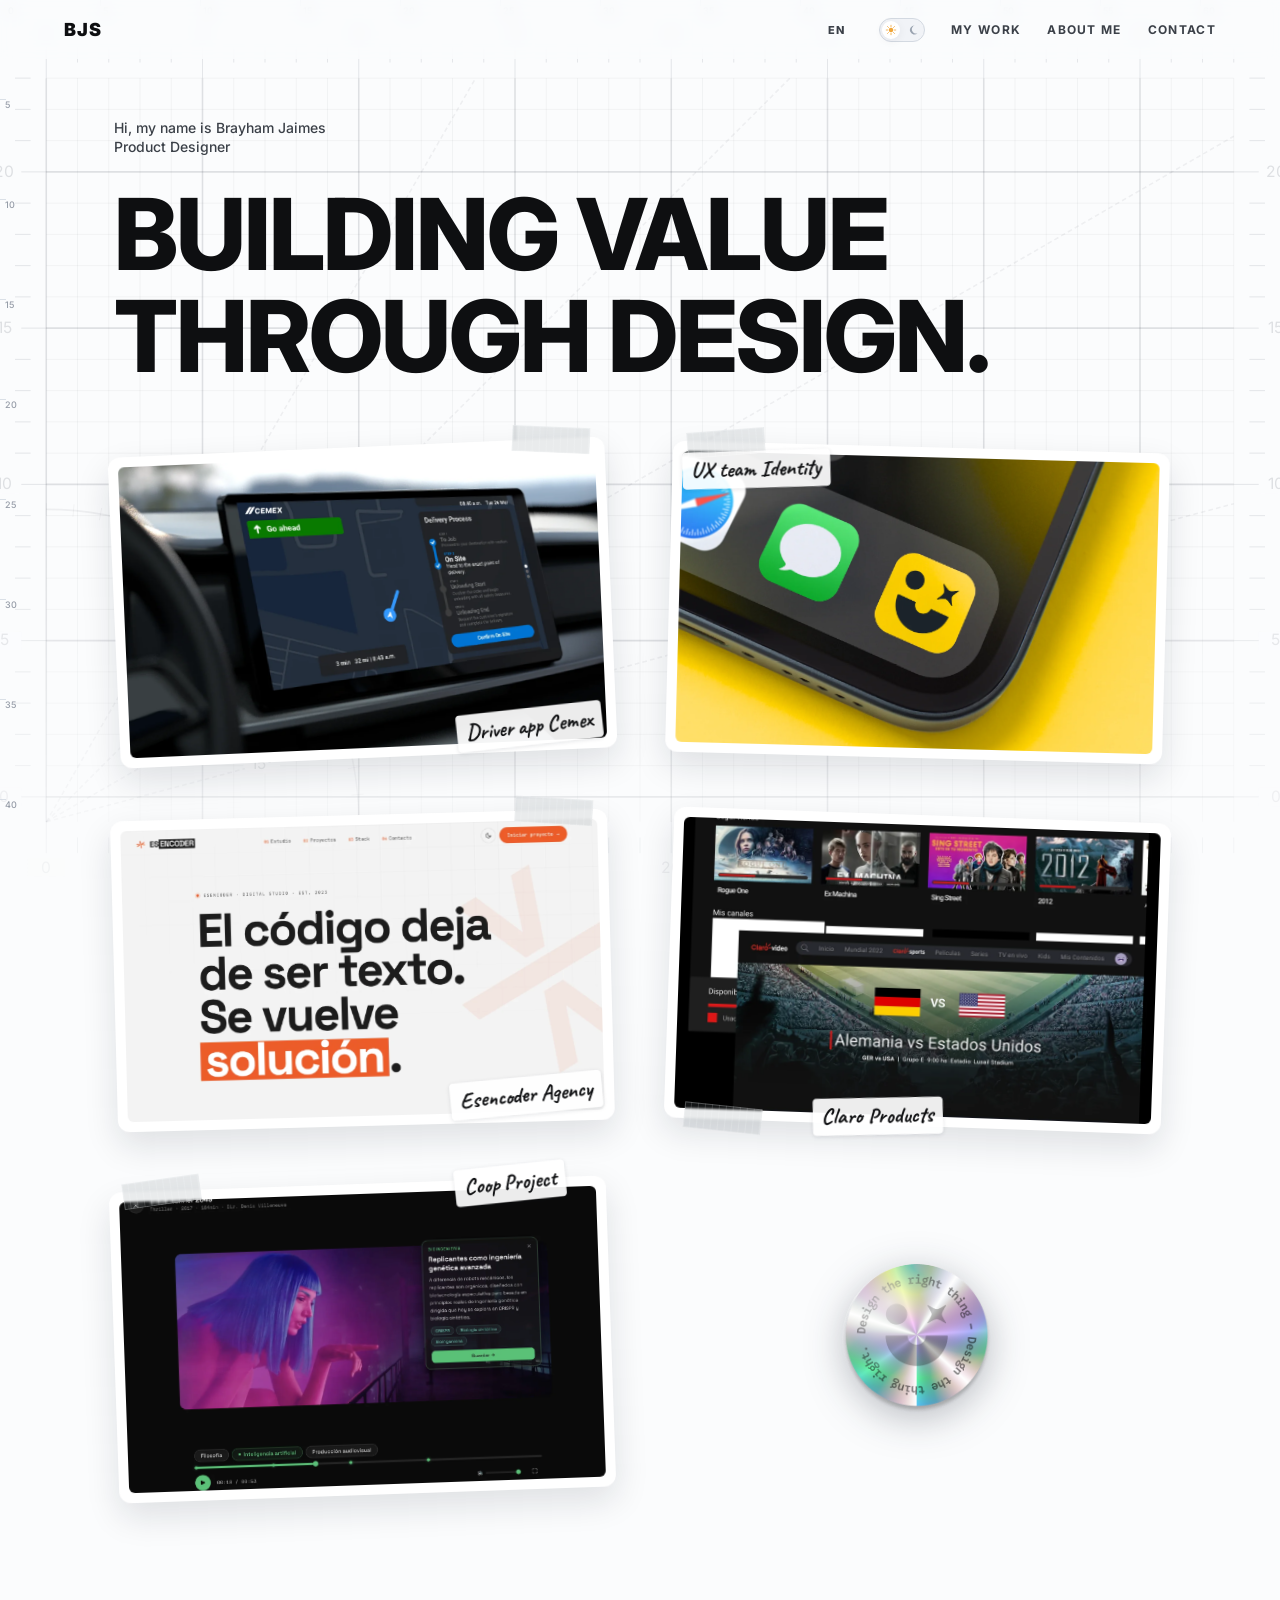
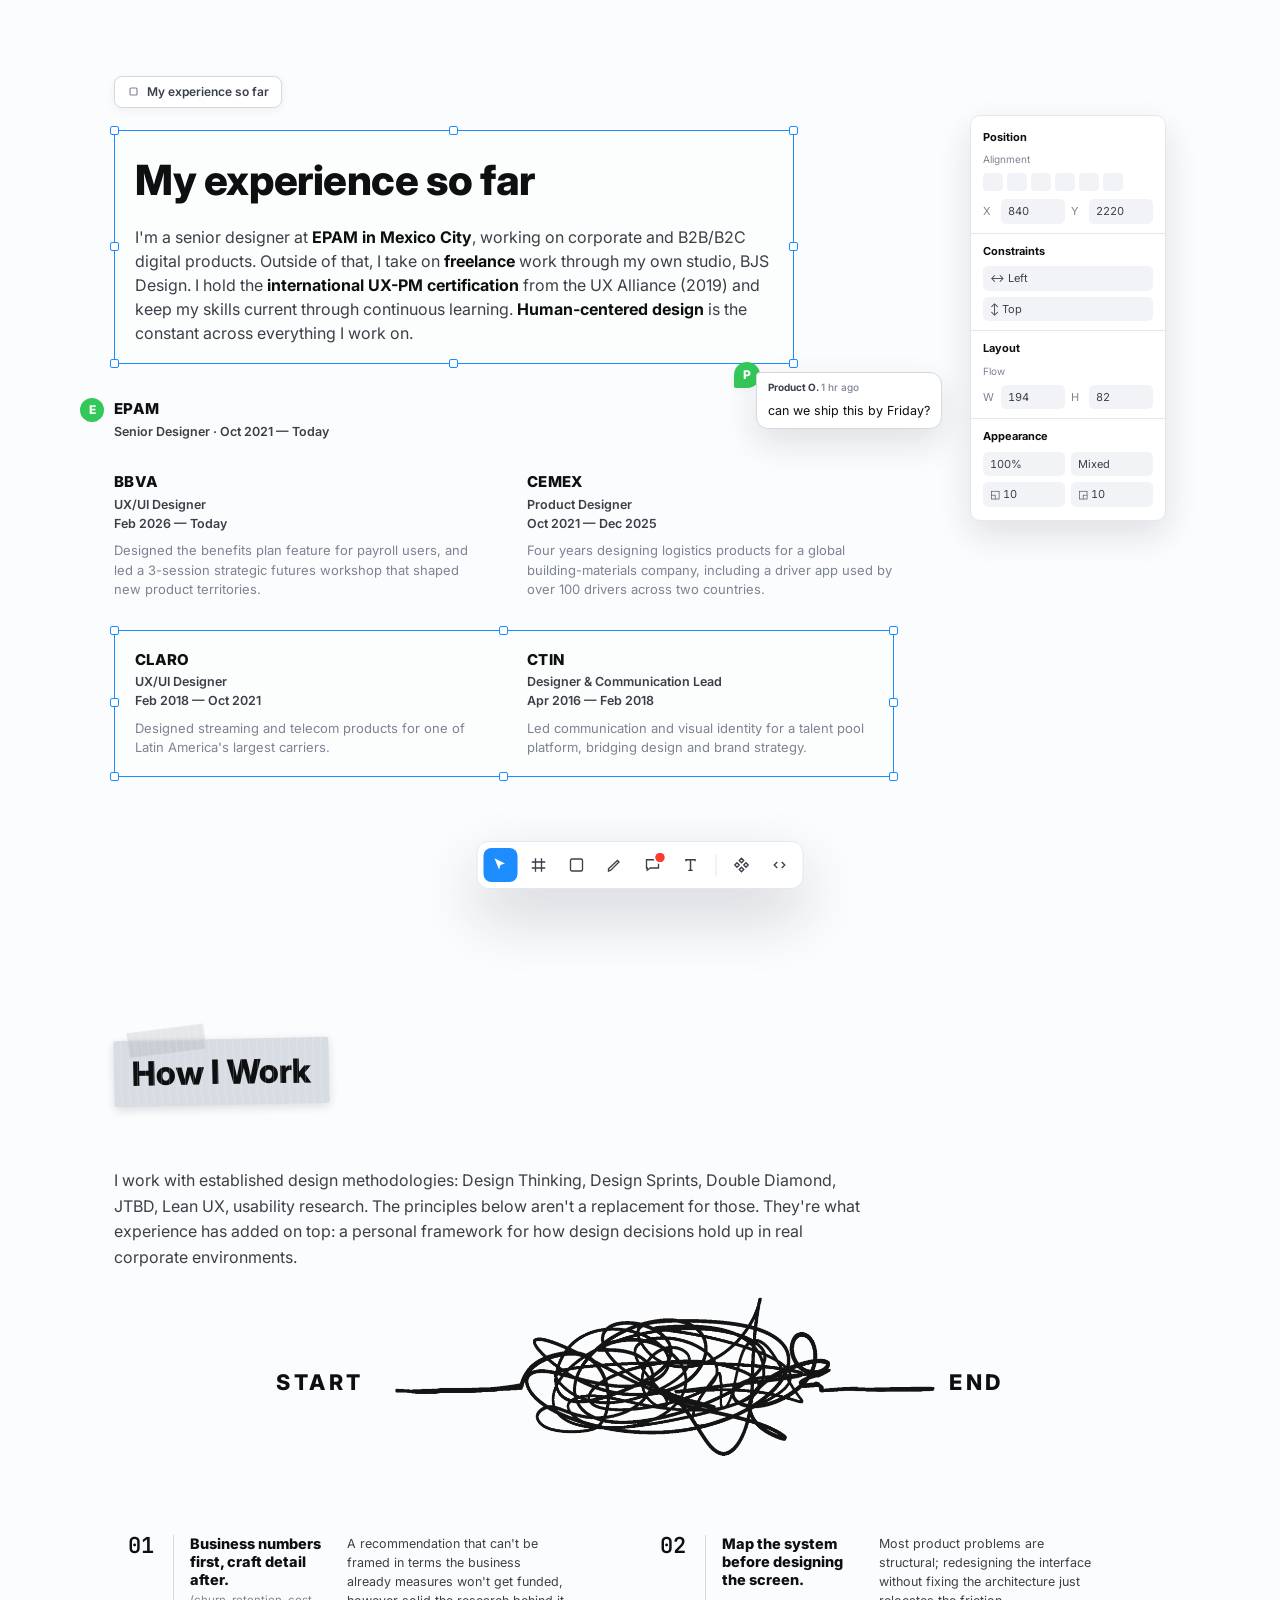
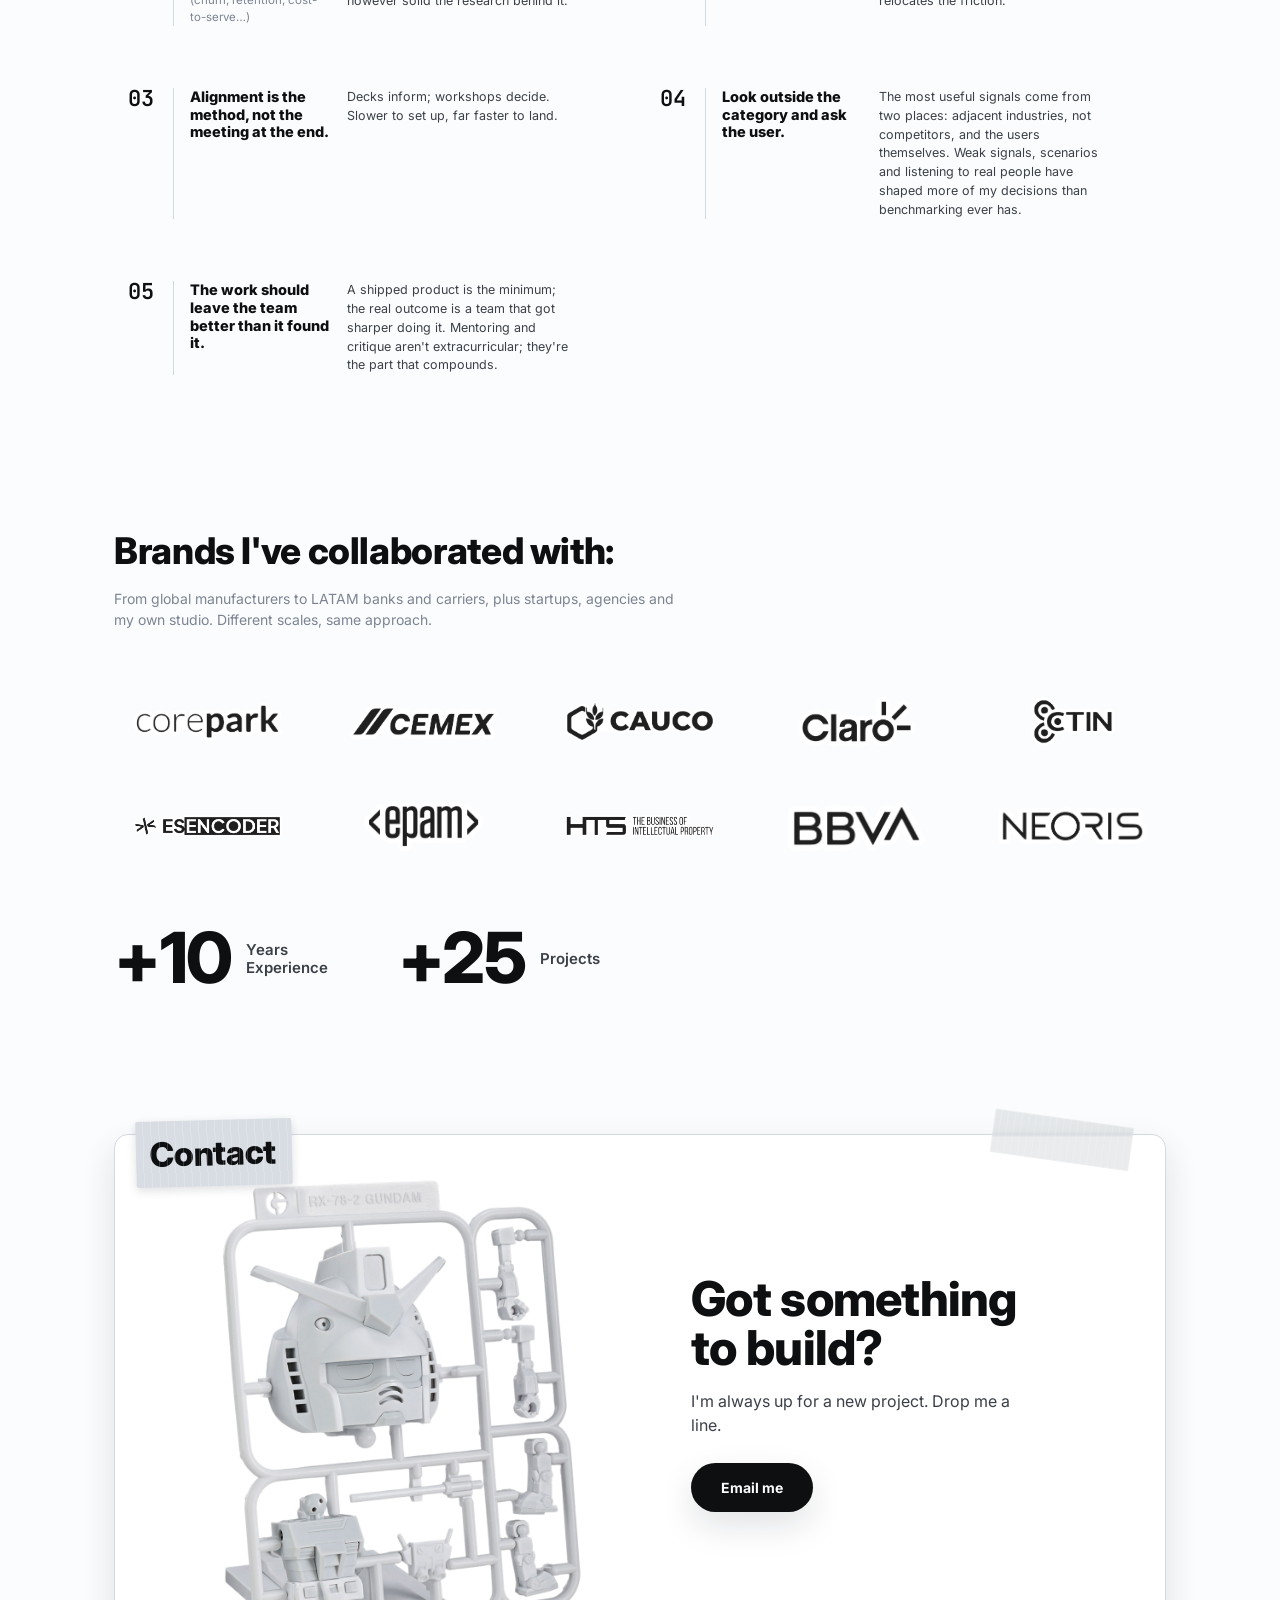
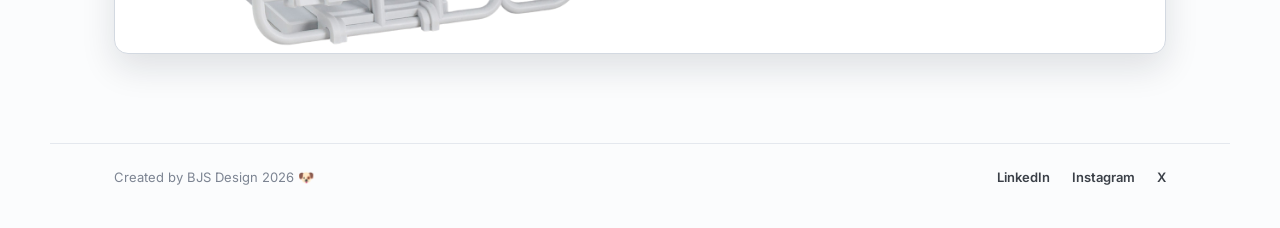
==== index.html @ ae5c0ce4 "Perf: lighter OG image + remove layout thrashing - Convert the social/OG preview from a 328 KB PNG t" ====
<!DOCTYPE html>
<html lang="en">
<head>
  <meta charset="UTF-8" />
  <meta name="viewport" content="width=device-width, initial-scale=1.0" />
  <!-- Google Analytics (GA4) -->
  <script async src="https://www.googletagmanager.com/gtag/js?id=G-72JWC0ZJKR"></script>
  <script>
    window.dataLayer = window.dataLayer || [];
    function gtag(){dataLayer.push(arguments);}
    gtag('js', new Date());
    gtag('config', 'G-72JWC0ZJKR');
  </script>
  <title>Brayham Jaimes — Senior Product Designer</title>
  <meta name="description" content="Product Designer. 10+ years turning complex problems into products that ship | For global brands, LATAM carriers and my own studio." />
  <!-- Open Graph / social preview -->
  <meta property="og:type" content="website" />
  <meta property="og:site_name" content="Brayham Jaimes" />
  <meta property="og:title" content="Brayham Jaimes — Senior Product Designer" />
  <meta property="og:description" content="Product Designer. 10+ years turning complex problems into products that ship | For global brands, LATAM carriers and my own studio." />
  <meta property="og:url" content="https://brayhamjaimes.com/" />
  <meta property="og:image" content="https://brayhamjaimes.com/assets/og-preview.jpg" />
  <meta property="og:image:width" content="1200" />
  <meta property="og:image:height" content="630" />
  <meta property="og:image:alt" content="Brayham Jaimes — Building value through design" />
  <meta name="twitter:card" content="summary_large_image" />
  <meta name="twitter:title" content="Brayham Jaimes — Senior Product Designer" />
  <meta name="twitter:description" content="Product Designer. 10+ years turning complex problems into products that ship | For global brands, LATAM carriers and my own studio." />
  <meta name="twitter:image" content="https://brayhamjaimes.com/assets/og-preview.jpg" />
  <link rel="icon" type="image/png" href="assets/favicon.png" />
  <link rel="apple-touch-icon" sizes="180x180" href="assets/apple-touch-icon.png" />
  <link rel="canonical" href="https://brayhamjaimes.com/" />
  <meta name="author" content="Brayham Jaimes" />
  <meta name="robots" content="index, follow, max-image-preview:large, max-snippet:-1" />
  <meta name="geo.region" content="MX-CMX" />
  <meta name="geo.placename" content="Mexico City" />
  <script type="application/ld+json">
  {
    "@context": "https://schema.org",
    "@graph": [
      {
        "@type": "WebSite",
        "@id": "https://brayhamjaimes.com/#website",
        "url": "https://brayhamjaimes.com/",
        "name": "Brayham Jaimes",
        "description": "Portfolio of Brayham Jaimes, Senior Product Designer based in Mexico City.",
        "inLanguage": ["en", "es"],
        "publisher": { "@id": "https://brayhamjaimes.com/#brayham" }
      },
      {
        "@type": "ProfilePage",
        "@id": "https://brayhamjaimes.com/#profilepage",
        "url": "https://brayhamjaimes.com/",
        "name": "Brayham Jaimes — Senior Product Designer",
        "isPartOf": { "@id": "https://brayhamjaimes.com/#website" },
        "inLanguage": "en",
        "mainEntity": { "@id": "https://brayhamjaimes.com/#brayham" }
      },
      {
        "@type": "Person",
        "@id": "https://brayhamjaimes.com/#brayham",
        "name": "Brayham Jaimes",
        "givenName": "Brayham",
        "familyName": "Jaimes",
        "jobTitle": "Senior Product Designer",
        "description": "Product designer with 10+ years turning complex problems into products that ship, for global brands, LATAM carriers and his own studio, BJS Design.",
        "url": "https://brayhamjaimes.com/",
        "image": "https://brayhamjaimes.com/assets/og-preview.jpg",
        "email": "brayhamjaimes@gmail.com",
        "worksFor": [
          { "@type": "Organization", "name": "EPAM Systems" },
          { "@type": "Organization", "name": "BJS Design", "url": "https://brayhamjaimes.com/" }
        ],
        "address": { "@type": "PostalAddress", "addressLocality": "Mexico City", "addressRegion": "CDMX", "addressCountry": "MX" },
        "alumniOf": { "@type": "CollegeOrUniversity", "name": "Instituto Politécnico Nacional (UPIICSA)" },
        "knowsAbout": ["Product Design", "UX Design", "UX Research", "Design Systems", "Information Architecture", "Design Thinking", "Design Sprints", "Service Design", "Prototyping", "Interaction Design", "Workshop Facilitation", "AI-assisted design"],
        "knowsLanguage": ["Spanish", "English"],
        "hasCredential": { "@type": "EducationalOccupationalCredential", "credentialCategory": "certification", "name": "UX-PM international certification (UX Alliance)" },
        "sameAs": ["https://mx.linkedin.com/in/brayhamjaimes", "https://www.instagram.com/brayhamjaimes", "https://x.com/brayhamjaimes"]
      }
    ]
  }
  </script>
  <script>
    /* Set theme before paint to avoid flash */
    (function () {
      try {
        var t = localStorage.getItem('bjs-theme');
        if (!t) t = window.matchMedia('(prefers-color-scheme: dark)').matches ? 'dark' : 'light';
        document.documentElement.setAttribute('data-theme', t);
      } catch (e) { document.documentElement.setAttribute('data-theme', 'light'); }
    })();
  </script>
  <link rel="preconnect" href="https://fonts.googleapis.com" />
  <link rel="preconnect" href="https://fonts.gstatic.com" crossorigin />
  <link rel="stylesheet" href="https://fonts.googleapis.com/css2?family=Inter:wght@400;500;600;700;800;900&family=Caveat:wght@500;600;700&family=JetBrains+Mono:wght@400;600&display=swap" media="print" onload="this.media='all'" />
  <noscript><link rel="stylesheet" href="https://fonts.googleapis.com/css2?family=Inter:wght@400;500;600;700;800;900&family=Caveat:wght@500;600;700&family=JetBrains+Mono:wght@400;600&display=swap" /></noscript>
  <link rel="preload" as="image" href="assets/images/proj-cemex-driver.webp" fetchpriority="high" />
  <link rel="stylesheet" href="css/styles.css?v=55" />
</head>
<body>
  <!-- Blueprint background -->
  <div class="grid-bg" aria-hidden="true" style="display:none"></div>
  <svg class="blueprint" viewBox="0 0 860 576" preserveAspectRatio="xMidYMid slice" aria-hidden="true"><style>.er{fill:var(--paper);stroke:none}</style><defs><clipPath id="gridClip"><rect x="50" y="50" width="760" height="476"/></clipPath></defs><path d="M 50 326 A 200 200 0 0 1 250 526" fill="none" stroke="currentColor" stroke-opacity="0.45" stroke-width="1"/><line x1="246" y1="526" x2="254" y2="526" stroke="currentColor" stroke-opacity="0.45" stroke-width="0.5"/><line x1="245.25" y1="508.92" x2="253.22" y2="508.22" stroke="currentColor" stroke-opacity="0.45" stroke-width="0.5"/><line x1="243.02" y1="491.96" x2="250.9" y2="490.58" stroke="currentColor" stroke-opacity="0.45" stroke-width="0.5"/><line x1="239.32" y1="475.27" x2="247.05" y2="473.2" stroke="currentColor" stroke-opacity="0.45" stroke-width="0.5"/><line x1="234.18" y1="458.96" x2="241.7" y2="456.23" stroke="currentColor" stroke-opacity="0.45" stroke-width="0.5"/><line x1="227.64" y1="443.17" x2="234.89" y2="439.79" stroke="currentColor" stroke-opacity="0.45" stroke-width="0.5"/><line x1="219.74" y1="428" x2="226.67" y2="424" stroke="currentColor" stroke-opacity="0.45" stroke-width="0.5"/><line x1="210.55" y1="413.58" x2="217.11" y2="408.99" stroke="currentColor" stroke-opacity="0.45" stroke-width="0.5"/><line x1="200.14" y1="400.01" x2="206.27" y2="394.87" stroke="currentColor" stroke-opacity="0.45" stroke-width="0.5"/><line x1="188.59" y1="387.41" x2="194.25" y2="381.75" stroke="currentColor" stroke-opacity="0.45" stroke-width="0.5"/><line x1="175.99" y1="375.86" x2="181.13" y2="369.73" stroke="currentColor" stroke-opacity="0.45" stroke-width="0.5"/><line x1="162.42" y1="365.45" x2="167.01" y2="358.89" stroke="currentColor" stroke-opacity="0.45" stroke-width="0.5"/><line x1="148" y1="356.26" x2="152" y2="349.33" stroke="currentColor" stroke-opacity="0.45" stroke-width="0.5"/><line x1="132.83" y1="348.36" x2="136.21" y2="341.11" stroke="currentColor" stroke-opacity="0.45" stroke-width="0.5"/><line x1="117.04" y1="341.82" x2="119.77" y2="334.3" stroke="currentColor" stroke-opacity="0.45" stroke-width="0.5"/><line x1="100.73" y1="336.68" x2="102.8" y2="328.95" stroke="currentColor" stroke-opacity="0.45" stroke-width="0.5"/><line x1="84.04" y1="332.98" x2="85.42" y2="325.1" stroke="currentColor" stroke-opacity="0.45" stroke-width="0.5"/><line x1="67.08" y1="330.75" x2="67.78" y2="322.78" stroke="currentColor" stroke-opacity="0.45" stroke-width="0.5"/><line x1="50" y1="330" x2="50" y2="322" stroke="currentColor" stroke-opacity="0.45" stroke-width="0.5"/><rect x="140.99" y="421.01" width="16" height="12" class="er" stroke="none"/><line x1="50" y1="50" x2="50" y2="526" stroke="currentColor" stroke-width="1"/><line x1="70" y1="50" x2="70" y2="526" stroke="currentColor" stroke-opacity="0.45" stroke-width="0.5"/><line x1="90" y1="50" x2="90" y2="526" stroke="currentColor" stroke-opacity="0.45" stroke-width="0.5"/><line x1="110" y1="50" x2="110" y2="526" stroke="currentColor" stroke-opacity="0.45" stroke-width="0.5"/><line x1="130" y1="50" x2="130" y2="526" stroke="currentColor" stroke-opacity="0.45" stroke-width="0.5"/><line x1="150" y1="50" x2="150" y2="526" stroke="currentColor" stroke-width="1"/><line x1="170" y1="50" x2="170" y2="526" stroke="currentColor" stroke-opacity="0.45" stroke-width="0.5"/><line x1="190" y1="50" x2="190" y2="526" stroke="currentColor" stroke-opacity="0.45" stroke-width="0.5"/><line x1="210" y1="50" x2="210" y2="526" stroke="currentColor" stroke-opacity="0.45" stroke-width="0.5"/><line x1="230" y1="50" x2="230" y2="526" stroke="currentColor" stroke-opacity="0.45" stroke-width="0.5"/><line x1="250" y1="50" x2="250" y2="526" stroke="currentColor" stroke-width="1"/><line x1="270" y1="50" x2="270" y2="526" stroke="currentColor" stroke-opacity="0.45" stroke-width="0.5"/><line x1="290" y1="50" x2="290" y2="526" stroke="currentColor" stroke-opacity="0.45" stroke-width="0.5"/><line x1="310" y1="50" x2="310" y2="526" stroke="currentColor" stroke-opacity="0.45" stroke-width="0.5"/><line x1="330" y1="50" x2="330" y2="526" stroke="currentColor" stroke-opacity="0.45" stroke-width="0.5"/><line x1="350" y1="50" x2="350" y2="526" stroke="currentColor" stroke-width="1"/><line x1="370" y1="50" x2="370" y2="526" stroke="currentColor" stroke-opacity="0.45" stroke-width="0.5"/><line x1="390" y1="50" x2="390" y2="526" stroke="currentColor" stroke-opacity="0.45" stroke-width="0.5"/><line x1="410" y1="50" x2="410" y2="526" stroke="currentColor" stroke-opacity="0.45" stroke-width="0.5"/><line x1="430" y1="50" x2="430" y2="526" stroke="currentColor" stroke-opacity="0.45" stroke-width="0.5"/><line x1="450" y1="50" x2="450" y2="526" stroke="currentColor" stroke-width="1"/><line x1="470" y1="50" x2="470" y2="526" stroke="currentColor" stroke-opacity="0.45" stroke-width="0.5"/><line x1="490" y1="50" x2="490" y2="526" stroke="currentColor" stroke-opacity="0.45" stroke-width="0.5"/><line x1="510" y1="50" x2="510" y2="526" stroke="currentColor" stroke-opacity="0.45" stroke-width="0.5"/><line x1="530" y1="50" x2="530" y2="526" stroke="currentColor" stroke-opacity="0.45" stroke-width="0.5"/><line x1="550" y1="50" x2="550" y2="526" stroke="currentColor" stroke-width="1"/><line x1="570" y1="50" x2="570" y2="526" stroke="currentColor" stroke-opacity="0.45" stroke-width="0.5"/><line x1="590" y1="50" x2="590" y2="526" stroke="currentColor" stroke-opacity="0.45" stroke-width="0.5"/><line x1="610" y1="50" x2="610" y2="526" stroke="currentColor" stroke-opacity="0.45" stroke-width="0.5"/><line x1="630" y1="50" x2="630" y2="526" stroke="currentColor" stroke-opacity="0.45" stroke-width="0.5"/><line x1="650" y1="50" x2="650" y2="526" stroke="currentColor" stroke-width="1"/><line x1="670" y1="50" x2="670" y2="526" stroke="currentColor" stroke-opacity="0.45" stroke-width="0.5"/><line x1="690" y1="50" x2="690" y2="526" stroke="currentColor" stroke-opacity="0.45" stroke-width="0.5"/><line x1="710" y1="50" x2="710" y2="526" stroke="currentColor" stroke-opacity="0.45" stroke-width="0.5"/><line x1="730" y1="50" x2="730" y2="526" stroke="currentColor" stroke-opacity="0.45" stroke-width="0.5"/><line x1="750" y1="50" x2="750" y2="526" stroke="currentColor" stroke-width="1"/><line x1="770" y1="50" x2="770" y2="526" stroke="currentColor" stroke-opacity="0.45" stroke-width="0.5"/><line x1="790" y1="50" x2="790" y2="526" stroke="currentColor" stroke-opacity="0.45" stroke-width="0.5"/><line x1="810" y1="50" x2="810" y2="526" stroke="currentColor" stroke-opacity="0.45" stroke-width="0.5"/><line x1="50" y1="50" x2="810" y2="50" stroke="currentColor" stroke-opacity="0.45" stroke-width="0.5"/><line x1="50" y1="70" x2="810" y2="70" stroke="currentColor" stroke-opacity="0.45" stroke-width="0.5"/><line x1="50" y1="90" x2="810" y2="90" stroke="currentColor" stroke-opacity="0.45" stroke-width="0.5"/><line x1="50" y1="110" x2="810" y2="110" stroke="currentColor" stroke-width="1"/><line x1="50" y1="130" x2="810" y2="130" stroke="currentColor" stroke-opacity="0.45" stroke-width="0.5"/><line x1="50" y1="150" x2="810" y2="150" stroke="currentColor" stroke-opacity="0.45" stroke-width="0.5"/><line x1="50" y1="170" x2="810" y2="170" stroke="currentColor" stroke-opacity="0.45" stroke-width="0.5"/><line x1="50" y1="190" x2="810" y2="190" stroke="currentColor" stroke-opacity="0.45" stroke-width="0.5"/><line x1="50" y1="210" x2="810" y2="210" stroke="currentColor" stroke-width="1"/><line x1="50" y1="230" x2="810" y2="230" stroke="currentColor" stroke-opacity="0.45" stroke-width="0.5"/><line x1="50" y1="250" x2="810" y2="250" stroke="currentColor" stroke-opacity="0.45" stroke-width="0.5"/><line x1="50" y1="270" x2="810" y2="270" stroke="currentColor" stroke-opacity="0.45" stroke-width="0.5"/><line x1="50" y1="290" x2="810" y2="290" stroke="currentColor" stroke-opacity="0.45" stroke-width="0.5"/><line x1="50" y1="310" x2="810" y2="310" stroke="currentColor" stroke-width="1"/><line x1="50" y1="330" x2="810" y2="330" stroke="currentColor" stroke-opacity="0.45" stroke-width="0.5"/><line x1="50" y1="350" x2="810" y2="350" stroke="currentColor" stroke-opacity="0.45" stroke-width="0.5"/><line x1="50" y1="370" x2="810" y2="370" stroke="currentColor" stroke-opacity="0.45" stroke-width="0.5"/><line x1="50" y1="390" x2="810" y2="390" stroke="currentColor" stroke-opacity="0.45" stroke-width="0.5"/><line x1="50" y1="410" x2="810" y2="410" stroke="currentColor" stroke-width="1"/><line x1="50" y1="430" x2="810" y2="430" stroke="currentColor" stroke-opacity="0.45" stroke-width="0.5"/><line x1="50" y1="450" x2="810" y2="450" stroke="currentColor" stroke-opacity="0.45" stroke-width="0.5"/><line x1="50" y1="470" x2="810" y2="470" stroke="currentColor" stroke-opacity="0.45" stroke-width="0.5"/><line x1="50" y1="490" x2="810" y2="490" stroke="currentColor" stroke-opacity="0.45" stroke-width="0.5"/><line x1="50" y1="510" x2="810" y2="510" stroke="currentColor" stroke-width="1"/><line x1="50" y1="30" x2="50" y2="50" stroke="currentColor" stroke-width="0.5"/><line x1="70" y1="30" x2="70" y2="40" stroke="currentColor" stroke-width="0.5"/><line x1="90" y1="30" x2="90" y2="40" stroke="currentColor" stroke-width="0.5"/><line x1="110" y1="30" x2="110" y2="40" stroke="currentColor" stroke-width="0.5"/><line x1="130" y1="30" x2="130" y2="40" stroke="currentColor" stroke-width="0.5"/><line x1="150" y1="30" x2="150" y2="50" stroke="currentColor" stroke-width="0.5"/><line x1="170" y1="30" x2="170" y2="40" stroke="currentColor" stroke-width="0.5"/><line x1="190" y1="30" x2="190" y2="40" stroke="currentColor" stroke-width="0.5"/><line x1="210" y1="30" x2="210" y2="40" stroke="currentColor" stroke-width="0.5"/><line x1="230" y1="30" x2="230" y2="40" stroke="currentColor" stroke-width="0.5"/><line x1="250" y1="30" x2="250" y2="50" stroke="currentColor" stroke-width="0.5"/><line x1="270" y1="30" x2="270" y2="40" stroke="currentColor" stroke-width="0.5"/><line x1="290" y1="30" x2="290" y2="40" stroke="currentColor" stroke-width="0.5"/><line x1="310" y1="30" x2="310" y2="40" stroke="currentColor" stroke-width="0.5"/><line x1="330" y1="30" x2="330" y2="40" stroke="currentColor" stroke-width="0.5"/><line x1="350" y1="30" x2="350" y2="50" stroke="currentColor" stroke-width="0.5"/><line x1="370" y1="30" x2="370" y2="40" stroke="currentColor" stroke-width="0.5"/><line x1="390" y1="30" x2="390" y2="40" stroke="currentColor" stroke-width="0.5"/><line x1="410" y1="30" x2="410" y2="40" stroke="currentColor" stroke-width="0.5"/><line x1="430" y1="30" x2="430" y2="40" stroke="currentColor" stroke-width="0.5"/><line x1="450" y1="30" x2="450" y2="50" stroke="currentColor" stroke-width="0.5"/><line x1="470" y1="30" x2="470" y2="40" stroke="currentColor" stroke-width="0.5"/><line x1="490" y1="30" x2="490" y2="40" stroke="currentColor" stroke-width="0.5"/><line x1="510" y1="30" x2="510" y2="40" stroke="currentColor" stroke-width="0.5"/><line x1="530" y1="30" x2="530" y2="40" stroke="currentColor" stroke-width="0.5"/><line x1="550" y1="30" x2="550" y2="50" stroke="currentColor" stroke-width="0.5"/><line x1="570" y1="30" x2="570" y2="40" stroke="currentColor" stroke-width="0.5"/><line x1="590" y1="30" x2="590" y2="40" stroke="currentColor" stroke-width="0.5"/><line x1="610" y1="30" x2="610" y2="40" stroke="currentColor" stroke-width="0.5"/><line x1="630" y1="30" x2="630" y2="40" stroke="currentColor" stroke-width="0.5"/><line x1="650" y1="30" x2="650" y2="50" stroke="currentColor" stroke-width="0.5"/><line x1="670" y1="30" x2="670" y2="40" stroke="currentColor" stroke-width="0.5"/><line x1="690" y1="30" x2="690" y2="40" stroke="currentColor" stroke-width="0.5"/><line x1="710" y1="30" x2="710" y2="40" stroke="currentColor" stroke-width="0.5"/><line x1="730" y1="30" x2="730" y2="40" stroke="currentColor" stroke-width="0.5"/><line x1="750" y1="30" x2="750" y2="50" stroke="currentColor" stroke-width="0.5"/><line x1="770" y1="30" x2="770" y2="40" stroke="currentColor" stroke-width="0.5"/><line x1="790" y1="30" x2="790" y2="40" stroke="currentColor" stroke-width="0.5"/><line x1="810" y1="30" x2="810" y2="40" stroke="currentColor" stroke-width="0.5"/><line x1="30" y1="50" x2="40" y2="50" stroke="currentColor" stroke-width="0.5"/><line x1="30" y1="70" x2="40" y2="70" stroke="currentColor" stroke-width="0.5"/><line x1="30" y1="90" x2="40" y2="90" stroke="currentColor" stroke-width="0.5"/><line x1="30" y1="110" x2="50" y2="110" stroke="currentColor" stroke-width="0.5"/><line x1="30" y1="130" x2="40" y2="130" stroke="currentColor" stroke-width="0.5"/><line x1="30" y1="150" x2="40" y2="150" stroke="currentColor" stroke-width="0.5"/><line x1="30" y1="170" x2="40" y2="170" stroke="currentColor" stroke-width="0.5"/><line x1="30" y1="190" x2="40" y2="190" stroke="currentColor" stroke-width="0.5"/><line x1="30" y1="210" x2="50" y2="210" stroke="currentColor" stroke-width="0.5"/><line x1="30" y1="230" x2="40" y2="230" stroke="currentColor" stroke-width="0.5"/><line x1="30" y1="250" x2="40" y2="250" stroke="currentColor" stroke-width="0.5"/><line x1="30" y1="270" x2="40" y2="270" stroke="currentColor" stroke-width="0.5"/><line x1="30" y1="290" x2="40" y2="290" stroke="currentColor" stroke-width="0.5"/><line x1="30" y1="310" x2="50" y2="310" stroke="currentColor" stroke-width="0.5"/><line x1="30" y1="330" x2="40" y2="330" stroke="currentColor" stroke-width="0.5"/><line x1="30" y1="350" x2="40" y2="350" stroke="currentColor" stroke-width="0.5"/><line x1="30" y1="370" x2="40" y2="370" stroke="currentColor" stroke-width="0.5"/><line x1="30" y1="390" x2="40" y2="390" stroke="currentColor" stroke-width="0.5"/><line x1="30" y1="410" x2="50" y2="410" stroke="currentColor" stroke-width="0.5"/><line x1="30" y1="430" x2="40" y2="430" stroke="currentColor" stroke-width="0.5"/><line x1="30" y1="450" x2="40" y2="450" stroke="currentColor" stroke-width="0.5"/><line x1="30" y1="470" x2="40" y2="470" stroke="currentColor" stroke-width="0.5"/><line x1="30" y1="490" x2="40" y2="490" stroke="currentColor" stroke-width="0.5"/><line x1="30" y1="510" x2="50" y2="510" stroke="currentColor" stroke-width="0.5"/><line x1="820" y1="50" x2="830" y2="50" stroke="currentColor" stroke-width="0.5"/><line x1="820" y1="70" x2="830" y2="70" stroke="currentColor" stroke-width="0.5"/><line x1="820" y1="90" x2="830" y2="90" stroke="currentColor" stroke-width="0.5"/><line x1="810" y1="110" x2="830" y2="110" stroke="currentColor" stroke-width="0.5"/><line x1="820" y1="130" x2="830" y2="130" stroke="currentColor" stroke-width="0.5"/><line x1="820" y1="150" x2="830" y2="150" stroke="currentColor" stroke-width="0.5"/><line x1="820" y1="170" x2="830" y2="170" stroke="currentColor" stroke-width="0.5"/><line x1="820" y1="190" x2="830" y2="190" stroke="currentColor" stroke-width="0.5"/><line x1="810" y1="210" x2="830" y2="210" stroke="currentColor" stroke-width="0.5"/><line x1="820" y1="230" x2="830" y2="230" stroke="currentColor" stroke-width="0.5"/><line x1="820" y1="250" x2="830" y2="250" stroke="currentColor" stroke-width="0.5"/><line x1="820" y1="270" x2="830" y2="270" stroke="currentColor" stroke-width="0.5"/><line x1="820" y1="290" x2="830" y2="290" stroke="currentColor" stroke-width="0.5"/><line x1="810" y1="310" x2="830" y2="310" stroke="currentColor" stroke-width="0.5"/><line x1="820" y1="330" x2="830" y2="330" stroke="currentColor" stroke-width="0.5"/><line x1="820" y1="350" x2="830" y2="350" stroke="currentColor" stroke-width="0.5"/><line x1="820" y1="370" x2="830" y2="370" stroke="currentColor" stroke-width="0.5"/><line x1="820" y1="390" x2="830" y2="390" stroke="currentColor" stroke-width="0.5"/><line x1="810" y1="410" x2="830" y2="410" stroke="currentColor" stroke-width="0.5"/><line x1="820" y1="430" x2="830" y2="430" stroke="currentColor" stroke-width="0.5"/><line x1="820" y1="450" x2="830" y2="450" stroke="currentColor" stroke-width="0.5"/><line x1="820" y1="470" x2="830" y2="470" stroke="currentColor" stroke-width="0.5"/><line x1="820" y1="490" x2="830" y2="490" stroke="currentColor" stroke-width="0.5"/><line x1="810" y1="510" x2="830" y2="510" stroke="currentColor" stroke-width="0.5"/><line x1="50" y1="526" x2="50" y2="546" stroke="currentColor" stroke-width="0.5"/><line x1="70" y1="536" x2="70" y2="546" stroke="currentColor" stroke-width="0.5"/><line x1="90" y1="536" x2="90" y2="546" stroke="currentColor" stroke-width="0.5"/><line x1="110" y1="536" x2="110" y2="546" stroke="currentColor" stroke-width="0.5"/><line x1="130" y1="536" x2="130" y2="546" stroke="currentColor" stroke-width="0.5"/><line x1="150" y1="526" x2="150" y2="546" stroke="currentColor" stroke-width="0.5"/><line x1="170" y1="536" x2="170" y2="546" stroke="currentColor" stroke-width="0.5"/><line x1="190" y1="536" x2="190" y2="546" stroke="currentColor" stroke-width="0.5"/><line x1="210" y1="536" x2="210" y2="546" stroke="currentColor" stroke-width="0.5"/><line x1="230" y1="536" x2="230" y2="546" stroke="currentColor" stroke-width="0.5"/><line x1="250" y1="526" x2="250" y2="546" stroke="currentColor" stroke-width="0.5"/><line x1="270" y1="536" x2="270" y2="546" stroke="currentColor" stroke-width="0.5"/><line x1="290" y1="536" x2="290" y2="546" stroke="currentColor" stroke-width="0.5"/><line x1="310" y1="536" x2="310" y2="546" stroke="currentColor" stroke-width="0.5"/><line x1="330" y1="536" x2="330" y2="546" stroke="currentColor" stroke-width="0.5"/><line x1="350" y1="526" x2="350" y2="546" stroke="currentColor" stroke-width="0.5"/><line x1="370" y1="536" x2="370" y2="546" stroke="currentColor" stroke-width="0.5"/><line x1="390" y1="536" x2="390" y2="546" stroke="currentColor" stroke-width="0.5"/><line x1="410" y1="536" x2="410" y2="546" stroke="currentColor" stroke-width="0.5"/><line x1="430" y1="536" x2="430" y2="546" stroke="currentColor" stroke-width="0.5"/><line x1="450" y1="526" x2="450" y2="546" stroke="currentColor" stroke-width="0.5"/><line x1="470" y1="536" x2="470" y2="546" stroke="currentColor" stroke-width="0.5"/><line x1="490" y1="536" x2="490" y2="546" stroke="currentColor" stroke-width="0.5"/><line x1="510" y1="536" x2="510" y2="546" stroke="currentColor" stroke-width="0.5"/><line x1="530" y1="536" x2="530" y2="546" stroke="currentColor" stroke-width="0.5"/><line x1="550" y1="526" x2="550" y2="546" stroke="currentColor" stroke-width="0.5"/><line x1="570" y1="536" x2="570" y2="546" stroke="currentColor" stroke-width="0.5"/><line x1="590" y1="536" x2="590" y2="546" stroke="currentColor" stroke-width="0.5"/><line x1="610" y1="536" x2="610" y2="546" stroke="currentColor" stroke-width="0.5"/><line x1="630" y1="536" x2="630" y2="546" stroke="currentColor" stroke-width="0.5"/><line x1="650" y1="526" x2="650" y2="546" stroke="currentColor" stroke-width="0.5"/><line x1="670" y1="536" x2="670" y2="546" stroke="currentColor" stroke-width="0.5"/><line x1="690" y1="536" x2="690" y2="546" stroke="currentColor" stroke-width="0.5"/><line x1="710" y1="536" x2="710" y2="546" stroke="currentColor" stroke-width="0.5"/><line x1="730" y1="536" x2="730" y2="546" stroke="currentColor" stroke-width="0.5"/><line x1="750" y1="526" x2="750" y2="546" stroke="currentColor" stroke-width="0.5"/><line x1="770" y1="536" x2="770" y2="546" stroke="currentColor" stroke-width="0.5"/><line x1="790" y1="536" x2="790" y2="546" stroke="currentColor" stroke-width="0.5"/><line x1="810" y1="536" x2="810" y2="546" stroke="currentColor" stroke-width="0.5"/><rect x="38" y="15" width="24" height="12" class="er" stroke="none"/><text x="50" y="25" text-anchor="middle" font-size="10" fill="currentColor"  font-style="normal" font-weight="400">0</text><rect x="138" y="15" width="24" height="12" class="er" stroke="none"/><text x="150" y="25" text-anchor="middle" font-size="10" fill="currentColor"  font-style="normal" font-weight="400">5</text><rect x="238" y="15" width="24" height="12" class="er" stroke="none"/><text x="250" y="25" text-anchor="middle" font-size="10" fill="currentColor"  font-style="normal" font-weight="400">10</text><rect x="338" y="15" width="24" height="12" class="er" stroke="none"/><text x="350" y="25" text-anchor="middle" font-size="10" fill="currentColor"  font-style="normal" font-weight="400">15</text><rect x="438" y="15" width="24" height="12" class="er" stroke="none"/><text x="450" y="25" text-anchor="middle" font-size="10" fill="currentColor"  font-style="normal" font-weight="400">20</text><rect x="538" y="15" width="24" height="12" class="er" stroke="none"/><text x="550" y="25" text-anchor="middle" font-size="10" fill="currentColor"  font-style="normal" font-weight="400">25</text><rect x="638" y="15" width="24" height="12" class="er" stroke="none"/><text x="650" y="25" text-anchor="middle" font-size="10" fill="currentColor"  font-style="normal" font-weight="400">30</text><rect x="738" y="15" width="24" height="12" class="er" stroke="none"/><text x="750" y="25" text-anchor="middle" font-size="10" fill="currentColor"  font-style="normal" font-weight="400">35</text><rect x="10" y="104" width="24" height="12" class="er" stroke="none"/><text x="23" y="113" text-anchor="middle" font-size="10" fill="currentColor"  font-style="normal" font-weight="400">20</text><rect x="10" y="204" width="24" height="12" class="er" stroke="none"/><text x="23" y="213" text-anchor="middle" font-size="10" fill="currentColor"  font-style="normal" font-weight="400">15</text><rect x="10" y="304" width="24" height="12" class="er" stroke="none"/><text x="23" y="313" text-anchor="middle" font-size="10" fill="currentColor"  font-style="normal" font-weight="400">10</text><rect x="10" y="404" width="24" height="12" class="er" stroke="none"/><text x="23" y="413" text-anchor="middle" font-size="10" fill="currentColor"  font-style="normal" font-weight="400">5</text><rect x="10" y="504" width="24" height="12" class="er" stroke="none"/><text x="23" y="513" text-anchor="middle" font-size="10" fill="currentColor"  font-style="normal" font-weight="400">0</text><rect x="826" y="104" width="24" height="12" class="er" stroke="none"/><text x="837" y="113" text-anchor="middle" font-size="10" fill="currentColor"  font-style="normal" font-weight="400">20</text><rect x="826" y="204" width="24" height="12" class="er" stroke="none"/><text x="837" y="213" text-anchor="middle" font-size="10" fill="currentColor"  font-style="normal" font-weight="400">15</text><rect x="826" y="304" width="24" height="12" class="er" stroke="none"/><text x="837" y="313" text-anchor="middle" font-size="10" fill="currentColor"  font-style="normal" font-weight="400">10</text><rect x="826" y="404" width="24" height="12" class="er" stroke="none"/><text x="837" y="413" text-anchor="middle" font-size="10" fill="currentColor"  font-style="normal" font-weight="400">5</text><rect x="826" y="504" width="24" height="12" class="er" stroke="none"/><text x="837" y="513" text-anchor="middle" font-size="10" fill="currentColor"  font-style="normal" font-weight="400">0</text><rect x="38" y="549" width="24" height="12" class="er" stroke="none"/><text x="50" y="559" text-anchor="middle" font-size="10" fill="currentColor"  font-style="normal" font-weight="400">0</text><rect x="138" y="549" width="24" height="12" class="er" stroke="none"/><text x="150" y="559" text-anchor="middle" font-size="10" fill="currentColor"  font-style="normal" font-weight="400">5</text><rect x="238" y="549" width="24" height="12" class="er" stroke="none"/><text x="250" y="559" text-anchor="middle" font-size="10" fill="currentColor"  font-style="normal" font-weight="400">10</text><rect x="338" y="549" width="24" height="12" class="er" stroke="none"/><text x="350" y="559" text-anchor="middle" font-size="10" fill="currentColor"  font-style="normal" font-weight="400">15</text><rect x="438" y="549" width="24" height="12" class="er" stroke="none"/><text x="450" y="559" text-anchor="middle" font-size="10" fill="currentColor"  font-style="normal" font-weight="400">20</text><rect x="538" y="549" width="24" height="12" class="er" stroke="none"/><text x="550" y="559" text-anchor="middle" font-size="10" fill="currentColor"  font-style="normal" font-weight="400">25</text><rect x="638" y="549" width="24" height="12" class="er" stroke="none"/><text x="650" y="559" text-anchor="middle" font-size="10" fill="currentColor"  font-style="normal" font-weight="400">30</text><rect x="738" y="549" width="24" height="12" class="er" stroke="none"/><text x="750" y="559" text-anchor="middle" font-size="10" fill="currentColor"  font-style="normal" font-weight="400">35</text><line x1="50" y1="526" x2="810" y2="322.36" stroke="currentColor" stroke-opacity="0.45" stroke-width="1" stroke-dasharray="3,2"/><rect x="175.93" y="481.04" width="24" height="14" rx="7" ry="7" class="er" stroke="none"/><text x="187.93" y="492.04" text-anchor="middle" font-size="10" fill="currentColor"  font-style="normal" font-weight="400">15<!-- -->&#176;</text><line x1="50" y1="526" x2="810" y2="87.21" stroke="currentColor" stroke-opacity="0.45" stroke-width="1" stroke-dasharray="3,2"/><rect x="161.67" y="446.6" width="24" height="14" rx="7" ry="7" class="er" stroke="none"/><text x="173.67" y="457.6" text-anchor="middle" font-size="10" fill="currentColor"  font-style="normal" font-weight="400">30<!-- -->&#176;</text><line x1="50" y1="526" x2="526" y2="50" stroke="currentColor" stroke-opacity="0.45" stroke-width="1" stroke-dasharray="3,2"/><rect x="138.97" y="417.03" width="24" height="14" rx="7" ry="7" class="er" stroke="none"/><text x="150.97" y="428.03" text-anchor="middle" font-size="10" fill="currentColor"  font-style="normal" font-weight="400">45<!-- -->&#176;</text><line x1="50" y1="526" x2="324.82" y2="50" stroke="currentColor" stroke-opacity="0.45" stroke-width="1" stroke-dasharray="3,2"/><rect x="109.4" y="394.33" width="24" height="14" rx="7" ry="7" class="er" stroke="none"/><text x="121.4" y="405.33" text-anchor="middle" font-size="10" fill="currentColor"  font-style="normal" font-weight="400">60<!-- -->&#176;</text></svg>
  <div class="ruler ruler--top" id="rulerTop" aria-hidden="true"></div>
  <div class="ruler ruler--left" id="rulerLeft" aria-hidden="true"></div>
  <div class="ruler ruler--corner" aria-hidden="true">0</div>

  <!-- NAV -->
  <header class="nav" id="top">
    <a class="nav__brand" href="#top" aria-label="Brayham Jaimes — home">BJS</a>
    <button class="nav__burger" id="navBurger" aria-label="Menu" aria-expanded="false" aria-controls="navLinks">
      <span></span><span></span><span></span>
    </button>
    <nav class="nav__links" id="navLinks" aria-label="Primary">
      <div class="nav__menu-row">
        <button class="chip-toggle" id="langToggle" aria-label="Change language / Cambiar idioma" title="EN / ES">EN</button>
        <button class="theme-toggle" id="themeToggle" role="switch" aria-checked="false" aria-label="Toggle dark mode">
          <span class="theme-toggle__track">
            <svg class="theme-toggle__icon theme-toggle__icon--sun" viewBox="0 0 24 24" width="12" height="12" aria-hidden="true"><circle cx="12" cy="12" r="4.5" fill="currentColor"/><g stroke="currentColor" stroke-width="1.6" stroke-linecap="round"><path d="M12 2.5v3M12 18.5v3M2.5 12h3M18.5 12h3M5 5l2 2M17 17l2 2M19 5l-2 2M7 17l-2 2"/></g></svg>
            <svg class="theme-toggle__icon theme-toggle__icon--moon" viewBox="0 0 24 24" width="12" height="12" aria-hidden="true"><path fill="currentColor" d="M15 3a9 9 0 1 0 6 15.5A7.5 7.5 0 0 1 15 3z"/></svg>
            <span class="theme-toggle__thumb"></span>
          </span>
        </button>
      </div>
      <a href="#work" class="nav__item">
        <span class="nav__check" aria-hidden="true"><svg viewBox="0 0 24 24" width="13" height="13"><path fill="none" stroke="currentColor" stroke-width="2.4" stroke-linecap="round" stroke-linejoin="round" d="M5 12l4 4 10-11"/></svg></span>
        <span class="nav__ico" aria-hidden="true"><svg viewBox="0 0 24 24" width="16" height="16"><path fill="none" stroke="currentColor" stroke-width="1.7" d="M8 3v18M16 3v18M3 8h18M3 16h18"/></svg></span>
        <span class="nav__label" data-en="MY WORK" data-es="MI TRABAJO">MY WORK</span>
        <span class="nav__kbd" aria-hidden="true">⌘1</span>
      </a>
      <a href="about.html" class="nav__item">
        <span class="nav__check" aria-hidden="true"><svg viewBox="0 0 24 24" width="13" height="13"><path fill="none" stroke="currentColor" stroke-width="2.4" stroke-linecap="round" stroke-linejoin="round" d="M5 12l4 4 10-11"/></svg></span>
        <span class="nav__ico" aria-hidden="true"><svg viewBox="0 0 24 24" width="16" height="16"><circle cx="12" cy="8" r="3.4" fill="none" stroke="currentColor" stroke-width="1.7"/><path fill="none" stroke="currentColor" stroke-width="1.7" d="M5.5 20c0-3.6 3-6 6.5-6s6.5 2.4 6.5 6"/></svg></span>
        <span class="nav__label" data-en="ABOUT ME" data-es="SOBRE MÍ">ABOUT ME</span>
        <span class="nav__kbd" aria-hidden="true">⌘2</span>
      </a>
      <a href="#contact" class="nav__item">
        <span class="nav__check" aria-hidden="true"><svg viewBox="0 0 24 24" width="13" height="13"><path fill="none" stroke="currentColor" stroke-width="2.4" stroke-linecap="round" stroke-linejoin="round" d="M5 12l4 4 10-11"/></svg></span>
        <span class="nav__ico" aria-hidden="true"><svg viewBox="0 0 24 24" width="16" height="16"><rect x="3" y="5" width="18" height="14" rx="2" fill="none" stroke="currentColor" stroke-width="1.7"/><path fill="none" stroke="currentColor" stroke-width="1.7" d="M4 7l8 6 8-6"/></svg></span>
        <span class="nav__label" data-en="CONTACT" data-es="CONTACTO">CONTACT</span>
        <span class="nav__kbd" aria-hidden="true">⌘3</span>
      </a>
    </nav>
  </header>

  <main>
    <!-- HERO -->
    <section class="hero reveal" id="work">
      <p class="hero__intro">
        <span data-en="Hi, my name is Brayham Jaimes" data-es="Hola, soy Brayham Jaimes">Hi, my name is Brayham Jaimes</span><br />
        <span data-en="Product Designer" data-es="Product Designer">Product Designer</span>
      </p>
      <h1 class="hero__title">
        <span data-en="BUILDING VALUE" data-es="CONSTRUYENDO VALOR">BUILDING VALUE</span><br />
        <span data-en="THROUGH DESIGN." data-es="A TRAVÉS DEL DISEÑO.">THROUGH DESIGN.</span>
      </h1>
    </section>

    <!-- WORK / COLLAGE -->
    <section class="work" aria-label="Selected work">
      <article class="card card--cemex card--link reveal" style="--rot:-2.5deg;">
        <a class="card__go" href="work-cemex.html" aria-label="Open CEMEX Driver App case study"></a>
        <span class="tape tape--tr"></span>
        <span class="label label--cemex">Driver app Cemex</span>
        <img src="assets/images/proj-cemex-driver.webp" alt="Driver app Cemex" fetchpriority="high" decoding="async" />
      </article>

      <article class="card card--identity card--link reveal" style="--rot:1.5deg;">
        <a class="card__go" href="work-ux-identity.html" aria-label="Open UX Team Identity case study"></a>
        <span class="tape tape--tl"></span>
        <span class="label label--identity">UX team Identity</span>
        <img src="assets/images/proj-ux-identity.webp" alt="UX team Identity" />
      </article>

      <article class="card card--esencoder card--link reveal" style="--rot:-1.5deg;">
        <a class="card__go" href="work-esencoder.html" aria-label="Open Esencoder Agency case study"></a>
        <span class="tape tape--tr"></span>
        <span class="label label--esencoder">Esencoder Agency</span>
        <img src="assets/images/proj-esencoder.webp" alt="Esencoder Agency" />
      </article>

      <article class="card card--claro card--link reveal" style="--rot:2deg;">
        <a class="card__go" href="work-claro.html" aria-label="Open Claro Products case study"></a>
        <span class="tape tape--bl"></span>
        <span class="label label--claro">Claro Products</span>
        <img src="assets/images/proj-claro.webp" alt="Claro Products" />
      </article>

      <article class="card card--coop card--link reveal" style="--rot:-2deg;">
        <a class="card__go" href="work-coop.html" aria-label="Open COOP case study"></a>
        <span class="tape tape--tl"></span>
        <span class="label label--coop">Coop Project</span>
        <img src="assets/images/proj-coop.webp" alt="Coop Project" />
      </article>

      <div class="cd-disc reveal" aria-hidden="true">
        <img src="assets/decor/cd-placeholder.png" alt="" loading="lazy" />
        <span class="cd-disc__sheen"></span>
        <span class="cd-disc__gloss"></span>
      </div>
    </section>

    <!-- EXPERIENCE / FIGMA CANVAS -->
    <section class="canvas" id="about" aria-label="My experience">
      <span class="canvas__tab">
        <svg viewBox="0 0 16 16" width="13" height="13" aria-hidden="true"><path fill="currentColor" d="M5 3h6a2 2 0 0 1 2 2v6a2 2 0 0 1-2 2H5a2 2 0 0 1-2-2V5a2 2 0 0 1 2-2Zm0 1.4A.6.6 0 0 0 4.4 5v6a.6.6 0 0 0 .6.6h6a.6.6 0 0 0 .6-.6V5a.6.6 0 0 0-.6-.6H5Z"/></svg>
        <span data-en="My experience so far" data-es="Mi experiencia hasta ahora">My experience so far</span>
      </span>

      <!-- Resizable selection box A -->
      <div class="sel-box sel-box--a" data-resizable>
        <div class="sel-box__content">
          <h2 class="canvas__title" data-en="My experience so far" data-es="Mi experiencia hasta ahora">My experience so far</h2>
          <p class="canvas__lead">
            <span data-en="I'm a senior designer at " data-es="Soy senior designer en ">I'm a senior designer at </span><strong data-en="EPAM in Mexico City" data-es="EPAM (Ciudad de México)">EPAM in Mexico City</strong><span data-en=", working on corporate and B2B/B2C digital products. Outside of that, I take on " data-es=", trabajando en productos digitales corporativos y B2B/B2C. Además, tomo proyectos ">, working on corporate and B2B/B2C digital products. Outside of that, I take on </span><strong data-en="freelance" data-es="freelance">freelance</strong><span data-en=" work through my own studio, BJS Design. I hold the " data-es=" a través de mi propio estudio, BJS Design. Cuento con la ">, work through my own studio, BJS Design. I hold the </span><strong data-en="international UX-PM certification" data-es="certificación internacional UX-PM">international UX-PM certification</strong><span data-en=" from the UX Alliance (2019) and keep my skills current through continuous learning. " data-es=" de la UX Alliance (2019) y sigo afilando mis skills con aprendizaje continuo. ">from the UX Alliance (2019) and keep my skills current through continuous learning. </span><strong data-en="Human-centered design" data-es="El diseño centrado en las personas">Human-centered design</strong><span data-en=" is the constant across everything I work on." data-es=" es la constante en todo lo que hago.">is the constant across everything I work on.</span>
          </p>
        </div>
        <span class="handle handle--nw"></span><span class="handle handle--n"></span><span class="handle handle--ne"></span>
        <span class="handle handle--e"></span><span class="handle handle--se"></span><span class="handle handle--s"></span>
        <span class="handle handle--sw"></span><span class="handle handle--w"></span>
      </div>

      <!-- Timeline entries -->
      <div class="timeline">
        <div class="job job--epam">
          <span class="job__avatar" data-c="epam">E</span>
          <h3 class="job__co">EPAM</h3>
          <p class="job__role"><span data-en="Senior Designer" data-es="Senior Designer">Senior Designer</span> · <span data-en="Oct 2021 — Today" data-es="Oct 2021 — Hoy">Oct 2021 — Today</span></p>
        </div>

        <div class="job job--bbva">
          <h3 class="job__co">BBVA</h3>
          <p class="job__role"><span data-en="UX/UI Designer" data-es="Diseñador UX/UI">UX/UI Designer</span><br /><span data-en="Feb 2026 — Today" data-es="Feb 2026 — Hoy">Feb 2026 — Today</span></p>
          <p class="job__desc" data-en="Designed the benefits plan feature for payroll users, and led a 3-session strategic futures workshop that shaped new product territories." data-es="Diseñé la funcionalidad de plan de beneficios para usuarios de nómina, y lideré un workshop de futuros estratégicos de 3 sesiones que definió nuevos territorios de producto.">Designed the benefits plan feature for payroll users, and led a 3-session strategic futures workshop that shaped new product territories.</p>
        </div>

        <div class="job job--cemex">
          <h3 class="job__co">CEMEX</h3>
          <p class="job__role"><span data-en="Product Designer" data-es="Product Designer">Product Designer</span><br /><span data-en="Oct 2021 — Dec 2025" data-es="Oct 2021 — Dic 2025">Oct 2021 — Dec 2025</span></p>
          <p class="job__desc" data-en="Four years designing logistics products for a global building-materials company, including a driver app used by over 100 drivers across two countries." data-es="Cuatro años diseñando productos de logística para una empresa global de materiales de construcción, incluyendo una app para conductores usada por más de 100 choferes en dos países.">Four years designing logistics products for a global building-materials company, including a driver app used by over 100 drivers across two countries.</p>
        </div>

        <!-- Resizable selection box B -->
        <div class="sel-box sel-box--b" data-resizable>
          <div class="sel-box__content timeline__row">
            <div class="job job--claro">
              <span class="job__avatar" data-c="claro">C</span>
              <h3 class="job__co">CLARO</h3>
              <p class="job__role"><span data-en="UX/UI Designer" data-es="Diseñador UX/UI">UX/UI Designer</span><br /><span data-en="Feb 2018 — Oct 2021" data-es="Feb 2018 — Oct 2021">Feb 2018 — Oct 2021</span></p>
              <p class="job__desc" data-en="Designed streaming and telecom products for one of Latin America's largest carriers." data-es="Diseñé productos de streaming y telecom para una de las operadoras más grandes de Latinoamérica.">Designed streaming and telecom products for one of Latin America's largest carriers.</p>
            </div>
            <div class="job job--ctin">
              <h3 class="job__co">CTIN</h3>
              <p class="job__role"><span data-en="Designer & Communication Lead" data-es="Diseño & Lead de Comunicación">Designer &amp; Communication Lead</span><br /><span data-en="Apr 2016 — Feb 2018" data-es="Abr 2016 — Feb 2018">Apr 2016 — Feb 2018</span></p>
              <p class="job__desc" data-en="Led communication and visual identity for a talent pool platform, bridging design and brand strategy." data-es="Lideré la comunicación e identidad visual de una plataforma de talento, conectando diseño y estrategia de marca.">Led communication and visual identity for a talent pool platform, bridging design and brand strategy.</p>
            </div>
          </div>
          <span class="handle handle--nw"></span><span class="handle handle--n"></span><span class="handle handle--ne"></span>
          <span class="handle handle--e"></span><span class="handle handle--se"></span><span class="handle handle--s"></span>
          <span class="handle handle--sw"></span><span class="handle handle--w"></span>
        </div>
      </div>

      <!-- Chat bubbles layer -->
      <div class="comments" id="comments">
        <div class="comment comment--seed">
          <span class="comment__avatar">P</span>
          <div class="comment__bubble">
            <span class="comment__name">Product O. <em data-en="1 hr ago" data-es="hace 1 h">1 hr ago</em></span>
            <span class="comment__text" data-en="can we ship this by Friday?" data-es="¿lo lanzamos el viernes?">can we ship this by Friday?</span>
          </div>
        </div>
      </div>

      <!-- Figma properties panel -->
      <aside class="fpanel" aria-hidden="true">
        <div class="fpanel__group">
          <div class="fpanel__head">Position</div>
          <div class="fpanel__sub">Alignment</div>
          <div class="fpanel__icons"><i></i><i></i><i></i><i></i><i></i><i></i></div>
          <div class="fpanel__row"><label>X</label><span class="fpanel__val">840</span><label>Y</label><span class="fpanel__val">2220</span></div>
        </div>
        <div class="fpanel__group">
          <div class="fpanel__head">Constraints</div>
          <div class="fpanel__row"><span class="fpanel__val fpanel__val--wide">↔ Left</span></div>
          <div class="fpanel__row"><span class="fpanel__val fpanel__val--wide">↕ Top</span></div>
        </div>
        <div class="fpanel__group">
          <div class="fpanel__head">Layout</div>
          <div class="fpanel__sub">Flow</div>
          <div class="fpanel__row"><label>W</label><span class="fpanel__val">194</span><label>H</label><span class="fpanel__val">82</span></div>
        </div>
        <div class="fpanel__group">
          <div class="fpanel__head">Appearance</div>
          <div class="fpanel__row"><span class="fpanel__val">100%</span><span class="fpanel__val">Mixed</span></div>
          <div class="fpanel__row"><span class="fpanel__val">◱ 10</span><span class="fpanel__val">◲ 10</span></div>
        </div>
      </aside>

      <!-- Figma toolbar -->
      <div class="toolbar" role="toolbar" aria-label="Canvas tools">
        <button class="tool is-active" title="Move" aria-label="Move"><svg viewBox="0 0 24 24" width="18" height="18"><path fill="currentColor" d="M4 3l6 15 2-6 6-2z"/></svg></button>
        <button class="tool" title="Frame" aria-label="Frame"><svg viewBox="0 0 24 24" width="18" height="18"><path fill="none" stroke="currentColor" stroke-width="1.8" d="M8 3v18M16 3v18M3 8h18M3 16h18"/></svg></button>
        <button class="tool" title="Shape" aria-label="Shape"><svg viewBox="0 0 24 24" width="18" height="18"><rect x="4" y="4" width="16" height="16" rx="2" fill="none" stroke="currentColor" stroke-width="1.8"/></svg></button>
        <button class="tool" title="Pen" aria-label="Pen"><svg viewBox="0 0 24 24" width="18" height="18"><path fill="none" stroke="currentColor" stroke-width="1.8" d="M4 20l3-1 11-11-2-2L4 17z"/></svg></button>
        <button class="tool tool--comment" id="commentTool" title="Comment" aria-label="Add a comment (new messages)"><svg viewBox="0 0 24 24" width="18" height="18"><path fill="none" stroke="currentColor" stroke-width="1.8" d="M4 5h16v11H9l-4 3v-3H4z"/></svg><span class="tool__badge" aria-hidden="true"></span></button>
        <button class="tool" title="Text" aria-label="Text"><svg viewBox="0 0 24 24" width="18" height="18"><path fill="currentColor" d="M5 4h14v3h-1.5l-.5-1H13v12l2 .5V20H9v-1.5l2-.5V6H7.5L7 7H5z"/></svg></button>
        <span class="toolbar__sep"></span>
        <button class="tool" title="Components" aria-label="Components"><svg viewBox="0 0 24 24" width="18" height="18"><path fill="none" stroke="currentColor" stroke-width="1.8" d="M12 3l3 3-3 3-3-3zM6 9l3 3-3 3-3-3zM18 9l3 3-3 3-3-3zM12 15l3 3-3 3-3-3z"/></svg></button>
        <button class="tool" title="Dev mode" aria-label="Dev mode"><svg viewBox="0 0 24 24" width="18" height="18"><path fill="none" stroke="currentColor" stroke-width="1.8" d="M9 8l-4 4 4 4M15 8l4 4-4 4"/></svg></button>
      </div>
    </section>

    <!-- HOW I WORK -->
    <section class="howiw reveal" id="howiwork">
      <span class="sec-tag"><span class="tape tape--tl"></span><span data-en="How I Work" data-es="Cómo trabajo">How I Work</span></span>
      <p class="howiw__lead" data-en="I work with established design methodologies: Design Thinking, Design Sprints, Double Diamond, JTBD, Lean UX, usability research. The principles below aren't a replacement for those. They're what experience has added on top: a personal framework for how design decisions hold up in real corporate environments." data-es="Trabajo con metodologías de diseño establecidas: Design Thinking, Design Sprints, Double Diamond, JTBD, Lean UX, usability research. Los principios de abajo no reemplazan a esas metodologías. Son lo que la experiencia sumó encima: un framework personal sobre cómo las decisiones de diseño se sostienen en entornos corporativos reales.">I work with established design methodologies: Design Thinking, Design Sprints, Double Diamond, JTBD, Lean UX, usability research. The principles below aren't a replacement for those. They're what experience has added on top: a personal framework for how design decisions hold up in real corporate environments.</p>
      <div class="startend" aria-hidden="true">
        <span class="startend__word">START</span>
        <img class="startend__scribble light-only" src="assets/images/process-black.webp" alt="" loading="lazy" />
        <img class="startend__scribble dark-only" src="assets/images/process-white.webp" alt="" loading="lazy" />
        <span class="startend__word">END</span>
      </div>
      <ol class="principles">
        <li class="pri">
          <span class="pri__n">01</span>
          <div class="pri__head"><h3 data-en="Business numbers first, craft detail after." data-es="Primero los números del negocio, el detalle después.">Business numbers first, craft detail after.</h3><span class="pri__sub" data-en="(churn, retention, cost-to-serve…)" data-es="(churn, retención, costo de servir…)">(churn, retention, cost-to-serve…)</span></div>
          <p class="pri__desc" data-en="A recommendation that can't be framed in terms the business already measures won't get funded, however solid the research behind it." data-es="Una recomendación que no se puede enmarcar en las métricas que el negocio ya mide no se financia, por sólida que sea la investigación detrás.">A recommendation that can't be framed in terms the business already measures won't get funded, however solid the research behind it.</p>
        </li>
        <li class="pri">
          <span class="pri__n">02</span>
          <div class="pri__head"><h3 data-en="Map the system before designing the screen." data-es="Mapea el sistema antes de diseñar la pantalla.">Map the system before designing the screen.</h3></div>
          <p class="pri__desc" data-en="Most product problems are structural; redesigning the interface without fixing the architecture just relocates the friction." data-es="La mayoría de los problemas de producto son estructurales; rediseñar la interfaz sin arreglar la arquitectura solo reubica la fricción.">Most product problems are structural; redesigning the interface without fixing the architecture just relocates the friction.</p>
        </li>
        <li class="pri">
          <span class="pri__n">03</span>
          <div class="pri__head"><h3 data-en="Alignment is the method, not the meeting at the end." data-es="La alineación es el método, no la junta del final.">Alignment is the method, not the meeting at the end.</h3></div>
          <p class="pri__desc" data-en="Decks inform; workshops decide. Slower to set up, far faster to land." data-es="Los decks informan; los workshops deciden. Más lentos de montar, mucho más rápidos de aterrizar.">Decks inform; workshops decide. Slower to set up, far faster to land.</p>
        </li>
        <li class="pri">
          <span class="pri__n">04</span>
          <div class="pri__head"><h3 data-en="Look outside the category and ask the user." data-es="Mira fuera de la categoría y pregunta al usuario.">Look outside the category and ask the user.</h3></div>
          <p class="pri__desc" data-en="The most useful signals come from two places: adjacent industries, not competitors, and the users themselves. Weak signals, scenarios and listening to real people have shaped more of my decisions than benchmarking ever has." data-es="Las señales más útiles vienen de dos lados: las industrias adyacentes, no los competidores, y los propios usuarios. Las señales débiles, los escenarios y escuchar a la gente real han moldeado más mis decisiones que cualquier benchmarking.">The most useful signals come from two places: adjacent industries, not competitors, and the users themselves. Weak signals, scenarios and listening to real people have shaped more of my decisions than benchmarking ever has.</p>
        </li>
        <li class="pri">
          <span class="pri__n">05</span>
          <div class="pri__head"><h3 data-en="The work should leave the team better than it found it." data-es="El trabajo debe dejar al equipo mejor de como lo encontró.">The work should leave the team better than it found it.</h3></div>
          <p class="pri__desc" data-en="A shipped product is the minimum; the real outcome is a team that got sharper doing it. Mentoring and critique aren't extracurricular; they're the part that compounds." data-es="Un producto lanzado es el mínimo; el resultado real es un equipo que se volvió más agudo al hacerlo. El mentoring y la crítica no son un extra; son la parte que se acumula con el tiempo.">A shipped product is the minimum; the real outcome is a team that got sharper doing it. Mentoring and critique aren't extracurricular; they're the part that compounds.</p>
        </li>
      </ol>
    </section>

    <!-- BRANDS -->
    <section class="brands reveal" aria-label="Brands">
      <h2 class="brands__title" data-en="Brands I've collaborated with:" data-es="Marcas con las que he colaborado:">Brands I've collaborated with:</h2>
      <p class="brands__lead" data-en="From global manufacturers to LATAM banks and carriers, plus startups, agencies and my own studio. Different scales, same approach." data-es="Desde fabricantes globales hasta bancos y operadoras de LATAM, además de startups, agencias y mi propio estudio. Distintas escalas, el mismo enfoque.">From global manufacturers to LATAM banks and carriers, plus startups, agencies and my own studio. Different scales, same approach.</p>

      <div class="brands__grid">
        <div class="logo-ph" data-brand="corepark"><img src="assets/logos/png/corepark@0.5x.png" alt="corepark" loading="lazy" /></div>
        <div class="logo-ph" data-brand="CEMEX"><img src="assets/logos/png/cemex@0.5x.png" alt="CEMEX" loading="lazy" /></div>
        <div class="logo-ph" data-brand="CAUCO"><img src="assets/logos/png/cauco@0.5x.png" alt="CAUCO" loading="lazy" /></div>
        <div class="logo-ph" data-brand="Claro"><img src="assets/logos/png/claro@0.5x.png" alt="Claro" loading="lazy" /></div>
        <div class="logo-ph" data-brand="CTIN"><img src="assets/logos/png/ctin@0.5x.png" alt="CTIN" loading="lazy" /></div>
        <div class="logo-ph" data-brand="ESENCODER"><img src="assets/logos/png/esencoder@0.5x.png" alt="ESENCODER" loading="lazy" /></div>
        <div class="logo-ph" data-brand="epam"><img src="assets/logos/png/epam@0.5x.png" alt="epam" loading="lazy" /></div>
        <div class="logo-ph" data-brand="HTS"><img src="assets/logos/png/hts@0.5x.png" alt="HTS" loading="lazy" /></div>
        <div class="logo-ph" data-brand="BBVA"><img src="assets/logos/png/bbva@0.5x.png" alt="BBVA" loading="lazy" /></div>
        <div class="logo-ph" data-brand="NEORIS"><img src="assets/logos/png/neoris@0.5x.png" alt="NEORIS" loading="lazy" /></div>
      </div>

      <div class="stats">
        <div class="stat"><span class="stat__num" data-count="10">+10</span><span class="stat__label" data-en="Years<br>Experience" data-es="Años de<br>experiencia">Years<br>Experience</span></div>
        <div class="stat"><span class="stat__num" data-count="25">+25</span><span class="stat__label" data-en="Projects" data-es="Proyectos">Projects</span></div>
      </div>
    </section>

    <!-- CONTACT -->
    <section class="contact" id="contact" aria-label="Contact">
      <div class="contact__wrap reveal">
        <div class="contact__card">
          <div class="contact__media">
            <img class="contact__sprue" src="assets/decor/contact-sprue.png" alt="" aria-hidden="true" loading="lazy" />
          </div>
          <div class="contact__cta">
            <h2 class="contact__title" data-en="Got something<br>to build?" data-es="¿Construimos<br>algo juntos?">Got something<br>to build?</h2>
            <p class="contact__sub" data-en="I'm always up for a new project. Drop me a line." data-es="Siempre estoy listo para un nuevo proyecto. Escríbeme.">I'm always up for a new project. Drop me a line.</p>
            <a class="btn" href="mailto:brayhamjaimes@gmail.com"><span data-en="Email me" data-es="Escríbeme">Email me</span></a>
          </div>
        </div>
        <span class="tape tape--tr"></span>
        <span class="contact__kicker" data-en="Contact" data-es="Contacto">Contact</span>
      </div>
    </section>
  </main>

  <!-- FOOTER -->
  <footer class="foot">
    <span class="foot__made" data-en="Created by BJS Design 2026 🐶" data-es="Hecho por BJS Design 2026 🐶">Created by BJS Design 2026 🐶</span>
    <nav class="foot__links" aria-label="Social">
      <a href="https://mx.linkedin.com/in/brayhamjaimes" target="_blank" rel="noopener noreferrer">LinkedIn</a>
      <a href="https://www.instagram.com/brayhamjaimes" target="_blank" rel="noopener noreferrer">Instagram</a>
      <a href="https://x.com/brayhamjaimes" target="_blank" rel="noopener noreferrer">X</a>
    </nav>
  </footer>

  <script defer src="js/main.js?v=24"></script>
</body>
</html>
---- css/styles.css ----
/* =========================================================
   BJS Portfolio 2026 — styles.css
   Sections: tokens · base · background · nav · hero · work
   · canvas(figma) · brands · contact · footer · responsive
   ========================================================= */

/* ---------- Tokens ---------- */
:root {
  --ink: #0e0f11;
  --ink-soft: #3b4048;
  --muted: #7c8492;
  --line: #e4e8ee;
  --line-strong: #d3d9e1;
  --paper: #fbfcfd;
  --card: #ffffff;          /* photo frames (stay white in both themes) */
  --surface: #ffffff;       /* figma panel / toolbar / bubbles / contact */
  --surface-2: #f1f3f7;     /* input chips inside the figma UI */
  --blue: #1c8cff;          /* figma selection */
  --blue-soft: #d7ebff;
  --tape: rgba(120, 128, 140, 0.16);
  --grid-fine: rgba(20, 28, 44, .05);
  --grid-strong: rgba(20, 28, 44, .10);
  --blueprint: rgba(20, 28, 44, .12);
  --shadow-sm: 0 2px 10px rgba(20, 28, 44, .06);
  --shadow-md: 0 14px 34px rgba(20, 28, 44, .12);
  --shadow-lg: 0 26px 60px rgba(20, 28, 44, .18);
  --radius: 14px;
  --maxw: 1180px;
  --pad: clamp(26px, 5vw, 72px);
  --font: "Inter", "Helvetica Neue", Helvetica, Arial, sans-serif;
  --display: "Helvetica Neue", "Inter", Arial, sans-serif;
  --hand: "Caveat", "Kalam", cursive;
  --mono: "JetBrains Mono", ui-monospace, "SF Mono", Menlo, monospace;
}

:root[data-theme="dark"] {
  --ink: #f3f4f6;
  --ink-soft: #b7bdc7;
  --muted: #8b93a1;
  --line: rgba(255, 255, 255, .09);
  --line-strong: rgba(255, 255, 255, .18);
  --paper: #0b0b0d;
  --card: #ffffff;
  --surface: #17181c;
  --surface-2: #26272c;
  --blue: #3d97ff;
  --blue-soft: rgba(61, 151, 255, .22);
  --tape: rgba(225, 228, 234, .34);
  --grid-fine: rgba(255, 255, 255, .045);
  --grid-strong: rgba(255, 255, 255, .085);
  --blueprint: rgba(255, 255, 255, .13);
  --shadow-sm: 0 2px 10px rgba(0, 0, 0, .45);
  --shadow-md: 0 16px 36px rgba(0, 0, 0, .5);
  --shadow-lg: 0 26px 60px rgba(0, 0, 0, .62);
}

html { color-scheme: light dark; }
/* theme-swappable images (light shows by default, dark swaps) */
.dark-only { display: none; }
:root[data-theme="dark"] .dark-only { display: block; }
:root[data-theme="dark"] .light-only { display: none; }
:root { transition: background-color .35s ease; }
body, .nav, .card, .fpanel, .toolbar, .comment__bubble, .contact__panel, .logo-ph, .canvas__tab, .btn {
  transition: background-color .35s ease, border-color .35s ease, color .35s ease, box-shadow .35s ease;
}
@media (prefers-reduced-motion: reduce) { * { transition: none !important; } }

/* ---------- Base ---------- */
* { box-sizing: border-box; }
html { scroll-behavior: smooth; -webkit-text-size-adjust: 100%; scroll-padding-top: clamp(70px, 8vw, 84px); }
body {
  margin: 0;
  font-family: var(--font);
  color: var(--ink);
  background: var(--paper);
  line-height: 1.5;
  overflow-x: hidden;
  position: relative;
}
img { max-width: 100%; display: block; }
a { color: inherit; text-decoration: none; }
button { font-family: inherit; cursor: pointer; }
h1, h2, h3, p { margin: 0; }
section { position: relative; z-index: 1; }

/* ---------- Blueprint background ---------- */
.grid-bg {
  position: fixed; inset: 0; z-index: 0; pointer-events: none;
  background-color: var(--paper);
  background-image:
    linear-gradient(var(--grid-fine) 1px, transparent 1px),
    linear-gradient(90deg, var(--grid-fine) 1px, transparent 1px),
    linear-gradient(var(--grid-strong) 1px, transparent 1px),
    linear-gradient(90deg, var(--grid-strong) 1px, transparent 1px);
  background-size: 26px 26px, 26px 26px, 130px 130px, 130px 130px;
}

/* blueprint line-art overlay */
.blueprint {
  position: fixed; inset: 0; width: 100%; height: 100%; z-index: 0; pointer-events: none;
  color: var(--blueprint);
  -webkit-mask-image: radial-gradient(130% 110% at 50% 10%, #000 55%, transparent 100%);
          mask-image: radial-gradient(130% 110% at 50% 10%, #000 55%, transparent 100%);
}

/* rulers (Figma canvas feel) — fixed to the viewport like a real canvas */
.ruler { position: fixed; z-index: 0; color: var(--muted); pointer-events: none; font: 500 9px/1 var(--font); }
.ruler--top { top: 0; left: 0; right: 0; height: 20px; }
.ruler--left { top: 0; left: 0; bottom: 0; width: 22px; }
.ruler--corner { top: 0; left: 0; width: 22px; height: 20px; display: grid; place-items: center; color: var(--muted); background: var(--paper); }
.ruler .tick { position: absolute; color: var(--muted); opacity: .8; }
.ruler--top .tick { top: 6px; transform: translateX(3px); }
.ruler--top .tick::before { content: ""; position: absolute; left: -3px; top: -6px; width: 1px; height: 6px; background: var(--line-strong); }
.ruler--left .tick { left: 5px; }
.ruler--left .tick::before { content: ""; position: absolute; left: -5px; top: -1px; width: 6px; height: 1px; background: var(--line-strong); }

/* ---------- Layout helpers ---------- */
main { position: relative; z-index: 1; }
.reveal { opacity: 0; transform: translateY(22px); transition: opacity .7s cubic-bezier(.2,.7,.2,1), transform .7s cubic-bezier(.2,.7,.2,1); }
.reveal.is-in { opacity: 1; transform: none; }
@media (prefers-reduced-motion: reduce) { .reveal { opacity: 1; transform: none; transition: none; } }

/* ---------- Nav ---------- */
.nav {
  position: sticky; top: 0; z-index: 50;
  display: flex; align-items: center; justify-content: space-between;
  padding: 16px var(--pad);
  backdrop-filter: saturate(1.2) blur(8px);
  background: color-mix(in srgb, var(--paper) 82%, transparent);
}
.nav__brand { font-weight: 900; letter-spacing: .06em; font-size: 18px; z-index: 2; }
.nav__links { display: flex; align-items: center; gap: clamp(12px, 2.2vw, 26px); }
.nav__menu-row { display: contents; } /* transparent on desktop; becomes a row inside the mobile menu */

/* hamburger (mobile only) */
.nav__burger { display: none; position: relative; z-index: 2; width: 40px; height: 40px; border: 0; border-radius: 9px; background: transparent; flex-direction: column; align-items: center; justify-content: center; gap: 4px; transition: background .2s; }
.nav__burger:hover { background: var(--surface-2); }
.nav__burger span { display: block; width: 18px; height: 2px; border-radius: 2px; background: var(--ink); transition: transform .25s ease, opacity .2s ease; }
.nav.is-open .nav__burger span:nth-child(1) { transform: translateY(6px) rotate(45deg); }
.nav.is-open .nav__burger span:nth-child(2) { opacity: 0; }
.nav.is-open .nav__burger span:nth-child(3) { transform: translateY(-6px) rotate(-45deg); }
.nav__links a { font-size: 12px; font-weight: 700; letter-spacing: .11em; color: var(--ink-soft); transition: color .2s; }
.nav__links a:hover { color: var(--ink); }
/* menu glyphs are mobile-only; on desktop show just the label */
.nav__check, .nav__ico, .nav__kbd { display: none; }

/* language chip */
.chip-toggle {
  border: 0; background: transparent; color: var(--ink-soft);
  font-size: 11px; font-weight: 800; letter-spacing: .1em; padding: 5px 8px; border-radius: 7px;
  transition: color .2s, background .2s;
}
.chip-toggle:hover { color: var(--ink); background: var(--surface-2); }

/* theme pill (sun / moon) */
.theme-toggle { border: 0; background: none; padding: 0; display: inline-flex; }
.theme-toggle__track {
  width: 46px; height: 24px; border-radius: 999px; position: relative;
  background: var(--surface-2); border: 1px solid var(--line-strong);
  display: flex; align-items: center; justify-content: space-between; padding: 0 5px;
  transition: background .3s;
}
.theme-toggle__icon { color: var(--muted); z-index: 2; }
.theme-toggle__icon--sun { color: #f0a63a; }
.theme-toggle__icon--moon { color: #9aa3b0; }
.theme-toggle__thumb {
  position: absolute; top: 2px; left: 2px; width: 18px; height: 18px; border-radius: 50%;
  background: var(--card); box-shadow: var(--shadow-sm); z-index: 1;
  transition: transform .3s cubic-bezier(.4,1.4,.5,1);
}
:root[data-theme="dark"] .theme-toggle__thumb { transform: translateX(22px); }
:root[data-theme="dark"] .theme-toggle__icon--moon { color: #e8ecf3; }
:root[data-theme="dark"] .theme-toggle__icon--sun { color: #6b7280; }

/* ---------- Hero ---------- */
.hero { max-width: var(--maxw); margin: 0 auto; padding: clamp(28px, 6vw, 60px) var(--pad) clamp(16px, 3vw, 30px); }
.hero__intro { font-size: clamp(12px, 1.5vw, 14px); color: var(--ink-soft); font-weight: 500; line-height: 1.35; margin-bottom: clamp(14px, 2.5vw, 26px); }
.hero__title {
  font-family: var(--display);
  font-weight: 800;
  font-size: clamp(2.3rem, 8vw, 6.2rem);
  line-height: 1.03; letter-spacing: -.02em; text-transform: uppercase;
}

/* ---------- Work / collage ---------- */
.work {
  max-width: var(--maxw); margin: 0 auto; padding: clamp(10px, 3vw, 30px) var(--pad) clamp(30px, 6vw, 70px);
  display: grid; grid-template-columns: repeat(2, 1fr);
  gap: clamp(30px, 4.5vw, 64px); align-items: start;
}
.card {
  position: relative; background: var(--card); padding: 10px; border-radius: 12px;
  box-shadow: var(--shadow-md); transform: rotate(var(--rot, 0deg));
  transition: transform .35s cubic-bezier(.2,.7,.2,1), box-shadow .35s;
  will-change: transform; aspect-ratio: 16 / 10;
}
.card.is-in { transform: rotate(var(--rot, 0deg)); }
.card:hover, .card.is-in:hover { transform: rotate(0deg) translateY(-6px) scale(1.02); box-shadow: var(--shadow-lg); z-index: 5; }
.card img { border-radius: 6px; width: 100%; height: 100%; object-fit: cover; }

.cd-disc {
  justify-self: center; align-self: center; position: relative;
  width: clamp(90px, 12vw, 150px); aspect-ratio: 1; border-radius: 50%;
  filter: drop-shadow(0 10px 20px rgba(20,28,44,.3));
  transition: transform .4s cubic-bezier(.2,.8,.2,1);
}
.cd-disc:hover { transform: scale(1.06) rotate(4deg); }
.cd-disc img { width: 100%; height: 100%; display: block; border-radius: 50%; object-fit: cover; }
.cd-disc__gloss, .cd-disc__sheen { position: absolute; inset: 0; border-radius: 50%; pointer-events: none; }
/* glossy dome highlight — the "sticker" curvature */
.cd-disc__gloss { background: radial-gradient(circle at 32% 26%, rgba(255,255,255,.72), rgba(255,255,255,.14) 34%, transparent 56%); mix-blend-mode: screen; }
/* moving specular streak — metallic glint */
.cd-disc__sheen { overflow: hidden; }
.cd-disc__sheen::before {
  content: ""; position: absolute; inset: -35%;
  background: linear-gradient(115deg, transparent 38%, rgba(255,255,255,.9) 48%, rgba(255,255,255,.2) 52%, transparent 62%);
  transform: translateX(-130%); mix-blend-mode: screen;
  animation: cdSweep 5.5s ease-in-out infinite;
}
.cd-disc:hover .cd-disc__sheen::before { animation-duration: 1.6s; }
@keyframes cdSweep { 0%, 55% { transform: translateX(-130%); } 82%, 100% { transform: translateX(130%); } }
@media (prefers-reduced-motion: reduce) { .cd-disc__sheen::before { animation: none; } .cd-disc:hover { transform: none; } }

/* tape */
.tape { position: absolute; width: 78px; height: 26px; background: var(--tape); backdrop-filter: blur(1px); box-shadow: inset 0 0 0 1px rgba(255,255,255,.25); z-index: 3; }
.tape::after { content: ""; position: absolute; inset: 0; background-image: repeating-linear-gradient(90deg, transparent 0 6px, rgba(255,255,255,.14) 6px 7px); }
.tape--tl { top: -12px; left: 14px; transform: rotate(-6deg); }
.tape--tr { top: -12px; right: 14px; transform: rotate(5deg); }
.tape--bl { bottom: -12px; left: 20px; transform: rotate(4deg); }

/* handwritten labels — sit ABOVE the washi tape */
.label { position: absolute; z-index: 8; font-family: var(--hand); font-size: clamp(16px, 1.8vw, 22px); font-weight: 700; color: #0e0f11; background: rgba(255,255,255,.92); padding: 2px 9px; border-radius: 4px; box-shadow: 0 1px 4px rgba(20,28,44,.12); transform: rotate(-3deg); white-space: nowrap; }
.label--identity  { top: 8px; left: 10px; }
.label--cemex     { bottom: 6px; right: 14px; transform: rotate(-4deg); }
.label--coop      { top: -14px; right: 40px; transform: rotate(-4deg); }
.label--claro     { bottom: -10px; left: 30%; transform: rotate(-3deg); }
.label--esencoder { bottom: 8px; right: 12px; transform: rotate(-4deg); }

/* ---------- Canvas / Figma experience ---------- */
.canvas {
  max-width: var(--maxw); margin: clamp(20px, 5vw, 60px) auto; padding: clamp(28px, 4vw, 56px) var(--pad) clamp(64px, 8vw, 110px);
  position: relative; min-height: 620px;
}
.canvas__tab { display: inline-flex; align-items: center; gap: 7px; font-size: 12px; font-weight: 600; color: var(--ink-soft); background: var(--surface); border: 1px solid var(--line-strong); border-radius: 8px; padding: 6px 12px; box-shadow: var(--shadow-sm); margin-bottom: 22px; }
.canvas__tab svg { color: var(--muted); }
.canvas__title { font-family: var(--display); font-weight: 800; font-size: clamp(1.7rem, 3.4vw, 2.6rem); letter-spacing: -.01em; margin-bottom: 14px; }
.canvas__lead { max-width: 640px; color: var(--ink-soft); font-size: clamp(14px, 1.5vw, 16px); }
.canvas__lead strong { color: var(--ink); font-weight: 700; }

/* selection boxes */
.sel-box { position: relative; border: 1.5px solid var(--blue); border-radius: 3px; padding: 18px 20px; background: color-mix(in srgb, var(--surface) 32%, transparent); margin-bottom: 34px; }
.sel-box--a { max-width: 680px; }
.sel-box__content { height: 100%; overflow: hidden; }
.handle { position: absolute; width: 9px; height: 9px; background: var(--card); border: 1.5px solid var(--blue); border-radius: 2px; z-index: 6; touch-action: none; }
.handle--nw { top: -5px; left: -5px; cursor: nwse-resize; }
.handle--n  { top: -5px; left: 50%; margin-left: -5px; cursor: ns-resize; }
.handle--ne { top: -5px; right: -5px; cursor: nesw-resize; }
.handle--e  { top: 50%; right: -5px; margin-top: -5px; cursor: ew-resize; }
.handle--se { bottom: -5px; right: -5px; cursor: nwse-resize; }
.handle--s  { bottom: -5px; left: 50%; margin-left: -5px; cursor: ns-resize; }
.handle--sw { bottom: -5px; left: -5px; cursor: nesw-resize; }
.handle--w  { top: 50%; left: -5px; margin-top: -5px; cursor: ew-resize; }
.sel-box.is-resizing { user-select: none; }
.sel-box__hint { position: absolute; top: -22px; left: 0; font-size: 10px; font-weight: 600; letter-spacing: .04em; color: var(--blue); opacity: 0; transition: opacity .2s; }
.sel-box:hover .sel-box__hint { opacity: 1; }

/* timeline */
.timeline { display: grid; grid-template-columns: 1fr 1fr; gap: 30px 46px; max-width: 780px; margin-top: 26px; }
.job { position: relative; }
.job--epam { grid-column: 1 / -1; }
.sel-box--b { grid-column: 1 / -1; justify-self: start; width: 100%; max-width: 780px; }
.timeline__row { display: grid; grid-template-columns: 1fr 1fr; gap: 30px 46px; }
.job__avatar { position: absolute; top: 0; left: -34px; width: 24px; height: 24px; border-radius: 50%; display: grid; place-items: center; font-size: 12px; font-weight: 800; color: #fff; }
.job__avatar[data-c="epam"] { background: #34c759; }
.job__avatar[data-c="claro"] { background: #34c759; }
.job__co { font-size: 15px; font-weight: 800; letter-spacing: .02em; }
.job__role { font-size: 12.5px; color: var(--ink-soft); font-weight: 600; margin-top: 2px; }
.job__desc { font-size: 13px; color: var(--muted); margin-top: 8px; line-height: 1.5; }

/* comments */
.comments { position: absolute; inset: 0; pointer-events: none; z-index: 8; }
.comment { position: absolute; display: flex; align-items: flex-start; gap: 0; animation: pop .35s cubic-bezier(.3,1.5,.5,1); }
.comment--seed { top: 38%; left: 58%; }
.comment__avatar { width: 26px; height: 26px; border-radius: 50% 50% 50% 2px; background: #34c759; color: #fff; font-size: 12px; font-weight: 800; display: grid; place-items: center; box-shadow: var(--shadow-sm); flex: none; }
.comment__bubble { margin-left: -4px; margin-top: 10px; background: var(--surface); border: 1px solid var(--line-strong); border-radius: 4px 12px 12px 12px; padding: 7px 11px; box-shadow: var(--shadow-md); max-width: 210px; }
.comment__name { display: block; font-size: 10px; font-weight: 700; color: var(--ink-soft); margin-bottom: 2px; }
.comment__name em { font-style: normal; color: var(--muted); font-weight: 500; }
.comment__text { font-size: 12.5px; color: var(--ink); }
@keyframes pop { from { opacity: 0; transform: scale(.8) translateY(6px); } to { opacity: 1; transform: none; } }

/* figma properties panel */
.fpanel { position: absolute; top: 90px; right: var(--pad); width: 196px; background: var(--surface); border: 1px solid var(--line); border-radius: 10px; box-shadow: var(--shadow-md); padding: 4px 0; font-size: 11px; z-index: 7; }
.fpanel__group { padding: 9px 12px; border-bottom: 1px solid var(--line); }
.fpanel__group:last-child { border-bottom: 0; }
.fpanel__head { font-weight: 700; color: var(--ink); margin-bottom: 7px; }
.fpanel__sub { color: var(--muted); margin-bottom: 6px; font-size: 10px; }
.fpanel__icons { display: flex; gap: 4px; margin-bottom: 8px; }
.fpanel__icons i { width: 20px; height: 18px; border-radius: 4px; background: var(--surface-2); display: block; }
.fpanel__row { display: flex; align-items: center; gap: 6px; margin-top: 6px; }
.fpanel__row label { color: var(--muted); width: 12px; }
.fpanel__val { flex: 1; background: var(--surface-2); border-radius: 5px; padding: 4px 7px; color: var(--ink-soft); font-variant-numeric: tabular-nums; }
.fpanel__val--wide { flex: none; width: 100%; }

/* figma toolbar */
.toolbar { position: absolute; left: 50%; bottom: 24px; transform: translateX(-50%); display: flex; align-items: center; gap: 4px; background: var(--surface); border: 1px solid var(--line); border-radius: 12px; padding: 6px; box-shadow: var(--shadow-lg); z-index: 9; }
.tool { position: relative; width: 34px; height: 34px; border: 0; background: none; border-radius: 8px; color: var(--ink-soft); display: grid; place-items: center; transition: background .18s, color .18s, transform .1s; }
.tool:hover { background: var(--surface-2); color: var(--ink); }
.tool:active { transform: scale(.92); }
.tool.is-active { background: var(--blue); color: #fff; }
.tool--comment.is-flash { animation: toolFlash .5s; }
@keyframes toolFlash { 0%,100% { background: none; } 40% { background: var(--blue-soft); } }

/* red notification badge on the comment tool */
.tool__badge { position: absolute; top: 5px; right: 5px; width: 9px; height: 9px; border-radius: 50%; background: #ff3b30; box-shadow: 0 0 0 2px var(--surface); z-index: 2; }
.tool__badge::after { content: ""; position: absolute; inset: 0; border-radius: 50%; background: #ff3b30; animation: badgePulse 1.9s ease-out infinite; }
@keyframes badgePulse { 0% { transform: scale(1); opacity: .65; } 70%, 100% { transform: scale(2.8); opacity: 0; } }
.tool--comment.seen .tool__badge { display: none; }
@media (prefers-reduced-motion: reduce) { .tool__badge::after { animation: none; } }
.toolbar__sep { width: 1px; height: 22px; background: var(--line); margin: 0 4px; }

/* ---------- Brands ---------- */
.brands { max-width: var(--maxw); margin: 0 auto; padding: clamp(30px, 6vw, 70px) var(--pad); }
.brands__title { font-family: var(--display); font-weight: 800; font-size: clamp(1.5rem, 3vw, 2.3rem); letter-spacing: -.01em; }
.brands__lead { max-width: 560px; color: var(--muted); font-size: 14px; margin-top: 10px; }
.brands__grid { display: grid; grid-template-columns: repeat(5, 1fr); gap: clamp(16px, 2.5vw, 30px); margin: clamp(28px, 5vw, 54px) 0; }
.brands__grid { touch-action: pan-y; }
.logo-ph {
  aspect-ratio: 5 / 2; display: grid; place-items: center;
  cursor: grab; user-select: none; opacity: .88; touch-action: pan-y;
  transform: translate(var(--dx, 0px), var(--dy, 0px)) rotate(var(--dr, 0deg)) scale(var(--ds, 1));
  transition: transform .45s cubic-bezier(.22,1,.36,1), opacity .25s;
}
.logo-ph img { max-height: clamp(30px, 4.2vw, 50px); max-width: 80%; width: auto; height: auto; object-fit: contain; pointer-events: none; -webkit-user-drag: none; }
.logo-ph:hover { opacity: 1; }
.logo-ph.is-grabbing { cursor: grabbing; transition: opacity .25s; z-index: 4; will-change: transform; }
.logo-ph.is-placed { z-index: 2; }
@media (prefers-reduced-motion: reduce) { .logo-ph { transform: none; } }

.stats { display: flex; flex-wrap: wrap; gap: clamp(30px, 6vw, 70px); align-items: center; padding-top: 6px; }
.stat { display: flex; align-items: center; gap: 14px; }
.stat__num { font-family: var(--display); font-weight: 800; font-size: clamp(2.4rem, 6vw, 4.4rem); letter-spacing: -.02em; line-height: 1; }
.stat__label { font-size: clamp(12px, 1.5vw, 15px); font-weight: 600; color: var(--ink-soft); line-height: 1.2; text-align: left; }

/* ---------- Contact ---------- */
.contact { max-width: var(--maxw); margin: 0 auto; padding: clamp(30px, 6vw, 70px) var(--pad) clamp(40px, 7vw, 90px); }
.contact__wrap { position: relative; }
.contact__card {
  position: relative; overflow: hidden; border-radius: var(--radius);
  background: var(--surface); border: 1px solid var(--line-strong); box-shadow: var(--shadow-md);
  display: grid; grid-template-columns: 1.15fr 1fr; align-items: center; gap: clamp(10px, 3vw, 40px);
  padding: clamp(26px, 4vw, 48px);
}
.contact__media { position: relative; align-self: stretch; display: flex; align-items: center; justify-content: center; min-height: 240px; overflow: visible; }
.contact__sprue { width: clamp(300px, 40vw, 540px); max-width: none; height: auto; margin: -30px -40px -60px -60px; }
.contact__cta { padding-right: clamp(0px, 2vw, 24px); }
.contact__kicker {
  position: absolute; top: -14px; left: 22px; z-index: 4;
  font-family: var(--display); font-weight: 800; color: #0e0f11;
  font-size: clamp(1.4rem, 2.8vw, 2.1rem); letter-spacing: -.01em;
  background: #d8dce3; padding: 8px 16px 8px 14px; border-radius: 2px;
  box-shadow: 0 3px 10px rgba(20,28,44,.14); transform: rotate(-1.5deg);
}
.contact__wrap .tape { width: clamp(90px, 12vw, 140px); height: clamp(30px, 4vw, 44px); z-index: 3; }
.contact__wrap .tape--tr { top: -16px; right: 34px; transform: rotate(8deg); }
.contact__kicker::after { content: ""; position: absolute; inset: 0; background-image: repeating-linear-gradient(90deg, transparent 0 7px, rgba(255,255,255,.18) 7px 8px); border-radius: inherit; }
.contact__title { font-family: var(--display); font-weight: 800; font-size: clamp(1.9rem, 4vw, 3rem); letter-spacing: -.015em; line-height: 1.02; }
.contact__sub { color: var(--ink-soft); margin: 16px 0 26px; font-size: clamp(14px, 1.6vw, 16px); max-width: 340px; }
.btn { display: inline-flex; align-items: center; gap: 8px; background: var(--ink); color: var(--paper); padding: 14px 30px; border-radius: 999px; font-weight: 700; font-size: 14px; box-shadow: var(--shadow-md); transition: transform .2s, box-shadow .2s, opacity .2s; }
.btn:hover { transform: translateY(-3px); box-shadow: var(--shadow-lg); opacity: .88; }
.btn:active { transform: translateY(-1px); }

/* ---------- Footer ---------- */
.foot { position: relative; z-index: 1; max-width: var(--maxw); margin: 0 auto; padding: 24px var(--pad) 40px; display: flex; align-items: center; justify-content: space-between; gap: 16px; border-top: 1px solid var(--line); flex-wrap: wrap; }
.foot__made { font-size: 13px; color: var(--muted); }
.foot__links { display: flex; gap: 22px; }
.foot__links a { font-size: 13px; font-weight: 600; color: var(--ink-soft); transition: color .2s; }
.foot__links a:hover { color: var(--ink); }

/* ---------- Responsive ---------- */
@media (max-width: 1080px) {
  .fpanel { display: none; }
  .comment--seed { left: auto; right: 4%; top: 30%; }
}
@media (max-width: 900px) {
  .work { gap: clamp(22px, 3.5vw, 34px); }
}
@media (max-width: 720px) {
  /* nav collapses into a Figma-style dropdown menu (always dark, no outline) */
  .nav__burger { display: flex; }
  .nav__links {
    position: absolute; top: calc(100% + 8px); right: var(--pad); left: auto;
    width: min(268px, 84vw);
    flex-direction: column; align-items: stretch; gap: 1px;
    background: var(--surface); border: 0; border-radius: 13px;
    padding: 6px; box-shadow: var(--shadow-lg);
    transform: translateY(-8px) scale(.97); transform-origin: top right;
    opacity: 0; pointer-events: none;
    transition: opacity .16s ease, transform .16s ease;
  }
  .nav.is-open .nav__links { transform: none; opacity: 1; pointer-events: auto; }
  /* section label like a Figma menu */
  .nav__links::before {
    content: "MENU"; display: block; font-size: 9px; font-weight: 700; letter-spacing: .14em;
    color: var(--muted); padding: 8px 12px 6px;
  }
  /* rows: [check][icon][name .......][shortcut] */
  .nav__links a.nav__item {
    display: flex; align-items: center; gap: 0;
    padding: 8px 12px 8px 8px; border-radius: 7px; border: 0;
    font-size: 13px; font-weight: 500; letter-spacing: .01em; color: var(--ink-soft);
  }
  .nav__check, .nav__ico, .nav__kbd { display: inline-flex; align-items: center; }
  .nav__check { width: 18px; flex: none; justify-content: center; color: var(--ink); visibility: hidden; }
  .nav__item.is-current .nav__check { visibility: visible; }
  .nav__ico { width: 24px; flex: none; justify-content: center; color: var(--muted); }
  .nav__label { flex: 1; padding-left: 6px; }
  .nav__kbd { font: 600 11px/1 var(--font); color: var(--muted); letter-spacing: .02em; }
  .nav__item:hover, .nav__item:active { background: var(--blue); color: #fff; }
  .nav__item:hover .nav__check, .nav__item:hover .nav__ico, .nav__item:hover .nav__kbd,
  .nav__item:active .nav__check, .nav__item:active .nav__ico, .nav__item:active .nav__kbd { color: #fff; }
  /* toggles as the menu's top row */
  .nav__menu-row {
    display: flex; align-items: center; justify-content: space-between; gap: 12px;
    padding: 4px 8px 8px; margin-bottom: 4px; border-bottom: 1px solid var(--line);
  }
  .hero__title { font-size: clamp(2rem, 9.8vw, 4.6rem); }
  .work { grid-template-columns: 1fr; }
  .card, .cd-disc { grid-column: 1 / -1 !important; grid-row: auto !important; }
  .card { transform: rotate(0deg); }
  .cd-disc { justify-self: end; width: clamp(110px, 32vw, 132px); align-self: auto; top: clamp(10px, 8vw, 46px); margin-right: clamp(16px, 7vw, 44px); }
  .brands__grid { grid-template-columns: repeat(2, 1fr); }
  .timeline, .timeline__row { grid-template-columns: 1fr; }
  .job__avatar { position: static; margin-bottom: 6px; }
  .contact__card { grid-template-columns: 1fr; text-align: left; padding-top: 56px; }
  .contact__kicker { top: -13px; left: 16px; }
  .contact__media { min-height: 96px; max-height: 150px; order: 2; overflow: hidden; }
  .contact__sprue { width: clamp(260px, 82vw, 410px); max-width: none; margin: 0 -24px -50px -30px; }
  /* resize + comments stay ENABLED on mobile — bigger touch targets */
  .sel-box { max-width: 100%; }
  .handle { width: 15px; height: 15px; }
  .handle--nw, .handle--sw, .handle--w { left: -8px; }
  .handle--ne, .handle--se, .handle--e { right: -8px; }
  .handle--nw, .handle--ne, .handle--n { top: -8px; }
  .handle--sw, .handle--se, .handle--s { bottom: -8px; }
  .handle--n, .handle--s { margin-left: -8px; }
  .handle--e, .handle--w { margin-top: -8px; }
  .toolbar { bottom: 12px; padding: 5px; gap: 2px; }
  .tool { width: 30px; height: 30px; }
  .comment__bubble { max-width: 170px; }
  /* footer stacks and centers */
  .foot { flex-direction: column; align-items: center; text-align: center; gap: 16px; }
  .foot__links { justify-content: center; }
}
@media (max-width: 420px) {
  .toolbar { flex-wrap: wrap; max-width: 90%; justify-content: center; }
}

/* =========================================================
   ABOUT PAGE
   ========================================================= */

/* section tape labels */
.sec-tag { position: relative; display: inline-block; font-family: var(--display); font-weight: 800; font-size: clamp(1.4rem, 3vw, 2.1rem); color: #0e0f11; background: #d8dce3; padding: 8px 18px; border-radius: 2px; transform: rotate(-1.2deg); box-shadow: 0 3px 10px rgba(20,28,44,.14); margin-bottom: clamp(22px, 4vw, 42px); }
.sec-tag::after { content: ""; position: absolute; inset: 0; background-image: repeating-linear-gradient(90deg, transparent 0 7px, rgba(255,255,255,.18) 7px 8px); border-radius: inherit; }

/* draggable stickers (same behavior as logos) */
.sticker {
  position: absolute; display: block; user-select: none; cursor: grab; touch-action: pan-y;
  will-change: transform; z-index: 4; -webkit-user-drag: none;
  transform: translate(var(--dx,0px), var(--dy,0px)) rotate(var(--dr,0deg)) scale(var(--ds,1));
  transition: transform .45s cubic-bezier(.22,1,.36,1);
  filter: drop-shadow(0 8px 16px rgba(20,28,44,.22));
}
.sticker.is-grabbing { cursor: grabbing; transition: none; z-index: 30; }
.sticker.is-placed { z-index: 12; }
@media (prefers-reduced-motion: reduce) { .sticker { transform: none; } }

/* MEET ME */
.ameet { max-width: var(--maxw); margin: 0 auto; padding: clamp(18px,4vw,44px) var(--pad) clamp(24px,5vw,50px); display: grid; grid-template-columns: 1.02fr .98fr; gap: clamp(24px,4vw,56px); align-items: start; }
.ameet__title { font-family: var(--display); font-weight: 800; font-size: clamp(2.6rem, 7vw, 4.8rem); letter-spacing: -.02em; line-height: .95; margin: .12em 0 .55em; }
.wave { display: inline-block; transform-origin: 70% 75%; animation: wave 2.6s ease-in-out infinite; }
@keyframes wave { 0%,62%,100% { transform: rotate(0); } 12% { transform: rotate(16deg); } 24% { transform: rotate(-8deg); } 36% { transform: rotate(14deg); } 48% { transform: rotate(-4deg); } }
@media (prefers-reduced-motion: reduce) { .wave { animation: none; } }
.ameet__body p { color: var(--ink-soft); font-size: clamp(14px,1.5vw,16px); line-height: 1.55; margin-bottom: 1em; max-width: 48ch; }
.ameet__body strong { color: var(--ink); font-weight: 700; }
.ameet__media { position: relative; min-height: clamp(320px, 40vw, 500px); }
.ameet__portrait { width: 100%; max-width: 440px; margin-left: auto; display: block; border-radius: 16px; }
.stickers { position: absolute; inset: 0; }

/* HOW I WORK */
.howiw { max-width: var(--maxw); margin: 0 auto; padding: clamp(30px,6vw,66px) var(--pad); }
.howiw__lead { max-width: 760px; margin-top: clamp(14px,2vw,20px); color: var(--ink-soft); font-size: clamp(14px,1.5vw,16px); line-height: 1.62; }
.startend { display: flex; align-items: center; justify-content: center; gap: clamp(2px,1vw,14px); margin: clamp(6px,2vw,22px) 0 clamp(30px,5vw,52px); color: var(--ink); }
.startend__word { font-family: var(--display); font-weight: 800; letter-spacing: .16em; font-size: clamp(.95rem,2vw,1.35rem); flex: none; }
.startend__scribble { width: clamp(240px, 52vw, 560px); height: auto; color: var(--ink); opacity: .92; }
.principles { list-style: none; margin: 0; padding: 0; display: grid; grid-template-columns: 1fr 1fr; gap: clamp(22px,3vw,38px) clamp(30px,5vw,72px); max-width: 1000px; }
/* Narrower title column so headings wrap to 2–3 lines (more compact); first column holds the mono number + vertical rule. */
.pri { display: grid; grid-template-columns: 46px minmax(112px, .74fr) 1.16fr; column-gap: 16px; align-items: stretch; padding: 12px 14px; border-radius: 9px; transition: background .18s ease, color .18s ease; }
/* Hover inverts: var(--ink)/var(--paper) already swap between light and dark, so it works both ways. */
.pri:hover { background: var(--ink); color: var(--paper); }
/* Monospace, tabular number top-aligned with the title; border-right is the blueprint-style vertical rule. */
.pri__n { grid-row: 1 / -1; align-self: stretch; display: flex; align-items: flex-start; justify-content: flex-start; font-family: var(--mono); font-weight: 600; color: var(--ink); font-size: 22px; line-height: 1; padding-right: 14px; border-right: 1px solid var(--line-strong); }
.pri:hover .pri__n { color: var(--paper); border-right-color: currentColor; }
.pri__head h3 { font-size: 14.5px; font-weight: 800; line-height: 1.22; }
.pri__sub { display: block; font-size: 11.5px; color: var(--muted); margin-top: 3px; }
.pri:hover .pri__sub { color: var(--paper); opacity: .72; }
.pri__desc { font-size: 12.5px; color: var(--ink-soft); line-height: 1.5; }
.pri:hover .pri__desc { color: var(--paper); }

/* SKILLS */
.skills { position: relative; max-width: var(--maxw); margin: 0 auto; padding: clamp(30px,6vw,66px) var(--pad); }
.skills__lead { max-width: 620px; color: var(--ink-soft); font-size: clamp(14px,1.5vw,16px); line-height: 1.55; margin-bottom: clamp(24px,4vw,44px); }
.skills__grid { display: grid; grid-template-columns: 1fr 1fr; gap: clamp(22px,3vw,38px) clamp(30px,5vw,72px); max-width: 780px; }
.skill h3 { font-family: var(--display); font-weight: 800; font-size: clamp(1.15rem,2vw,1.55rem); margin-bottom: 6px; }
.skill p { font-size: 12.5px; color: var(--muted); line-height: 1.55; }
/* static decorations (Mac, CD) — not draggable */
.deco { position: absolute; pointer-events: none; z-index: 3; filter: drop-shadow(0 14px 26px rgba(20,28,44,.24)); }
/* right offset tracks the outer margin (calc(590px - 50vw)) so the mac drifts into the empty
   gutter on wide screens instead of sitting over the 780px skills text; width capped smaller. */
.deco--mac { right: 3%; top: auto; bottom: -255px; width: clamp(200px, 22vw, 360px); transform: rotate(-7deg); filter: drop-shadow(0 10px 20px rgba(20,28,44,.10)); }

/* TOOLS + EDUCATION */
.toolsedu { position: relative; max-width: var(--maxw); margin: 0 auto; padding: clamp(30px,6vw,66px) var(--pad); display: grid; grid-template-columns: 1fr 1fr; gap: clamp(30px,5vw,72px); }
/* Education stands alone now that Tools is gone: full width, rows flow in two auto-collapsing columns. */
.toolsedu--solo { display: block; }
.toolsedu--solo .te { display: block; columns: 240px 2; column-gap: clamp(30px,5vw,72px); }
.toolsedu--solo .te__row { break-inside: avoid; margin-bottom: clamp(14px,2vw,20px); }
.te { display: flex; flex-direction: column; gap: clamp(14px,2vw,20px); margin-top: 14px; }
.te__row h3 { font-size: 15.5px; font-weight: 800; line-height: 1.35; }
.te__meta { font-weight: 500; color: var(--muted); }
.te__row p { font-size: 13px; color: var(--ink-soft); margin-top: 3px; line-height: 1.5; }
.edu__lead { color: var(--muted); font-size: clamp(14px, 1.5vw, 16px); margin-top: 6px; }
.te__row--badge { display: flex; align-items: center; justify-content: space-between; gap: 16px; }
.edu__badge { width: clamp(96px, 13vw, 128px); height: auto; flex: none; }
.edu__badge .b-ink { fill: var(--ink); }
.edu__badge .b-mut { fill: var(--muted); }
.ext-link { color: inherit; text-decoration: underline; text-underline-offset: 3px; text-decoration-thickness: 2px; transition: color .2s; }
.ext-link:hover { color: var(--blue); }
.deco--cd { right: clamp(-40px, calc(590px - 50vw), 2%); top: auto; bottom: -60px; width: clamp(76px, 9vw, 116px); }

/* OFF THE CLOCK — auto marquee right→left */
.offclock { max-width: var(--maxw); margin: 0 auto; padding: clamp(30px,6vw,56px) var(--pad) 0; }
.offclock__lead { max-width: 640px; color: var(--ink-soft); font-size: clamp(14px,1.5vw,16px); line-height: 1.55; margin-bottom: clamp(18px,3vw,28px); }
.carousel { overflow: hidden; width: 100vw; margin-left: calc(50% - 50vw); padding: 24px 0 44px; display: flex; flex-direction: column;
  -webkit-mask-image: linear-gradient(90deg, transparent, #000 5%, #000 95%, transparent);
          mask-image: linear-gradient(90deg, transparent, #000 5%, #000 95%, transparent); }
.carousel__track { display: flex; align-items: center; width: max-content; animation: marquee var(--dur, 52s) linear infinite; }
.carousel__track--b { margin-top: clamp(-60px, -4.6vw, -34px); }
@keyframes marquee { to { transform: translateX(-50%); } }
@media (prefers-reduced-motion: reduce) { .carousel__track { animation: none; } }
/* images already ship with their own white border — no frame, just a soft shadow */
/* uniform HEIGHT so every photo reads the same size (widths vary by aspect) */
.polaroid { flex: none; margin: 0 clamp(6px, 0.9vw, 16px); transform: rotate(var(--r,0deg)); }
.polaroid img { height: clamp(200px, 18vw, 256px); width: auto; display: block; image-rendering: -webkit-optimize-contrast; filter: drop-shadow(0 10px 22px rgba(20,28,44,.20)); }

/* current page in desktop nav */
.nav__links a[aria-current="page"] .nav__label { color: var(--ink); font-weight: 800; }

/* ABOUT — responsive */
/* Below ~1080px the text grid + mac overlay no longer fit side by side, so the mac
   drops into the flow (same treatment it already had on mobile) instead of overlapping. */
@media (max-width: 1080px) {
  .deco--mac { position: static; display: block; right: auto; top: auto; width: clamp(200px, 40vw, 320px); margin: 24px auto 0; transform: rotate(-5deg); }
}
@media (max-width: 900px) {
  .toolsedu { grid-template-columns: 1fr; gap: clamp(28px,6vw,44px); }
  .principles { grid-template-columns: 1fr; }
  .skills__grid { grid-template-columns: 1fr; }
}
@media (max-width: 720px) {
  .ameet { grid-template-columns: 1fr; }
  .ameet__media { min-height: clamp(300px, 78vw, 420px); order: 2; margin-top: 8px; }
  .ameet__portrait { margin: 0 auto; max-width: 340px; }
  .pri { grid-template-columns: 46px 1fr; }
  .pri__n { grid-row: 1 / span 2; }
  .pri__desc { grid-column: 2 / -1; margin-top: 6px; }
  .deco--cd { right: 7%; bottom: -5%; width: 96px; }
  .polaroid { margin: 0 6px; }
  .polaroid img { height: clamp(178px, 46vw, 224px); }
  .carousel__track--b { margin-top: -36px; }
}

/* ============================================================
   CASE STUDY (project detail pages)
   ============================================================ */
.case { max-width: var(--maxw); margin: 0 auto; padding: clamp(18px,3.5vw,40px) var(--pad) clamp(56px,9vw,110px); }
.case > section { margin-top: clamp(46px, 8vw, 92px); }
.case-back { display: inline-flex; align-items: center; gap: 7px; font-size: 13px; font-weight: 600; color: var(--muted); }
.case-back:hover { color: var(--ink); }

/* hero */
.case-hero { margin-top: clamp(14px,3vw,28px) !important; }
.case-hero__title { font-family: var(--display); font-weight: 800; text-transform: uppercase; font-size: clamp(2.1rem, 6.2vw, 4.8rem); line-height: 1.03; letter-spacing: -.02em; }
.case-hero__tag { margin-top: clamp(12px,2vw,20px); max-width: 720px; font-size: clamp(16px,2vw,22px); line-height: 1.4; color: var(--ink-soft); font-weight: 500; }
.case-meta { display: flex; flex-wrap: wrap; gap: 14px clamp(22px,3.4vw,44px); margin-top: clamp(22px,4vw,38px); padding-top: clamp(18px,3vw,26px); border-top: 1px solid var(--line); }
.case-meta__item { display: flex; flex-direction: column; gap: 4px; max-width: 320px; }
.case-meta__k { font-family: var(--mono); font-size: 10.5px; letter-spacing: .06em; text-transform: uppercase; color: var(--muted); }
.case-meta__v { color: var(--ink); font-weight: 600; font-size: 13.5px; line-height: 1.4; }

/* NDA disclaimer */
.case-nda { margin-top: clamp(22px,3vw,32px); padding: 13px 16px; border: 1px solid var(--line-strong); border-radius: 10px; background: var(--surface-2); color: var(--ink-soft); font-size: 12.5px; line-height: 1.55; max-width: 760px; }
.case-nda b { color: var(--ink); }

/* generic section text */
.case-lead { max-width: 760px; margin-top: clamp(16px,2.5vw,24px); font-size: clamp(15px,1.6vw,17px); line-height: 1.6; color: var(--ink-soft); }
.case-summary { max-width: 760px; margin-top: clamp(14px,2.2vw,20px); padding-top: clamp(14px,2.2vw,20px); border-top: 1px solid var(--line); display: grid; gap: clamp(15px,2.2vw,20px); }
.case-summary__row { display: flex; flex-direction: column; gap: 6px; }
.case-summary__k { font-family: var(--mono); font-size: 10.5px; letter-spacing: .06em; text-transform: uppercase; color: var(--muted); }
.case-summary__v { margin: 0; color: var(--ink-soft); font-size: 14px; line-height: 1.6; max-width: 68ch; }
.case-sub { font-family: var(--display); font-weight: 800; font-size: clamp(1.05rem,1.8vw,1.4rem); margin: clamp(30px,4.5vw,48px) 0 10px; line-height: 1.25; }
.case-body { font-size: 14.5px; line-height: 1.68; color: var(--ink-soft); max-width: 68ch; }
.case-body + .case-body { margin-top: 13px; }

/* two columns (context) */
.case-cols { display: grid; grid-template-columns: 1fr 1fr; gap: clamp(28px,5vw,64px); margin-top: clamp(20px,3vw,30px); }
.case-col h3 { font-family: var(--display); font-weight: 800; font-size: clamp(1.05rem,1.8vw,1.35rem); margin-bottom: 12px; }
.case-col p { font-size: 14.5px; line-height: 1.68; color: var(--ink-soft); margin-bottom: 13px; }
.case-col p:last-child { margin-bottom: 0; }

/* findings grid (discovery) */
.case-find { display: grid; grid-template-columns: 1fr 1fr; gap: clamp(22px,3vw,36px) clamp(30px,5vw,64px); margin-top: clamp(24px,4vw,40px); }
.case-find__item h4 { font-family: var(--display); font-weight: 800; font-size: 15.5px; margin-bottom: 6px; }
.case-find__item p { font-size: 13.5px; line-height: 1.58; color: var(--ink-soft); }

/* numbered steps (approach) */
.case-steps { margin-top: clamp(24px,4vw,40px); display: grid; gap: clamp(24px,3.5vw,38px); }
.case-step { display: grid; grid-template-columns: 62px 1fr; column-gap: clamp(16px,2vw,26px); align-items: start; }
.case-step__n { font-family: var(--mono); font-weight: 600; font-size: clamp(1.5rem,2.6vw,2.1rem); color: var(--ink); line-height: 1; border-right: 1px solid var(--line-strong); align-self: stretch; }
.case-step__b h4 { font-family: var(--display); font-weight: 800; font-size: clamp(1.05rem,1.7vw,1.3rem); margin-bottom: 8px; line-height: 1.28; }
.case-step__b p { font-size: 14.5px; line-height: 1.68; color: var(--ink-soft); max-width: 62ch; }

/* full-width media between case sections */
.case-section-media { margin-top: clamp(16px,2.5vw,24px); }
/* Real case-study images (replace .ph placeholders): polaroid white frame + slight tilt, like the collage cards. */
.shot { display: block; width: 100%; height: auto; background: var(--card); padding: clamp(7px,0.9vw,11px); border-radius: 12px; box-shadow: var(--shadow-md); transform: rotate(var(--shot-rot, -1.1deg)); transition: transform .35s cubic-bezier(.2,.7,.2,1), box-shadow .35s; will-change: transform; }
.shot:hover { transform: rotate(0deg) translateY(-4px); box-shadow: var(--shadow-lg); }
.shot--hero { margin-top: clamp(26px,4vw,44px); }

/* ---- Brand book pager ---- */
.pager { margin-top: clamp(18px,3vw,28px); }
.pager__frame { position: relative; }
.pager__viewport { overflow: hidden; border-radius: 12px; background: var(--card); padding: clamp(7px,0.9vw,11px); box-shadow: var(--shadow-md); }
.pager__track { display: flex; transition: transform .5s cubic-bezier(.2,.7,.2,1); }
.pager__slide { flex: 0 0 100%; min-width: 0; }
.pager__slide img { display: block; width: 100%; height: auto; border-radius: 6px; }
.pager__nav { position: absolute; top: 50%; transform: translateY(-50%); width: 44px; height: 44px; border-radius: 50%; border: 1px solid var(--line); background: var(--surface); color: var(--ink); box-shadow: var(--shadow-md); display: grid; place-items: center; cursor: pointer; z-index: 4; font-size: 20px; line-height: 1; transition: background .15s ease, color .15s ease; }
.pager__nav:hover { background: var(--ink); color: var(--paper); }
.pager__nav--prev { left: -10px; }
.pager__nav--next { right: -10px; }
.pager__nav[disabled] { opacity: .3; pointer-events: none; }
.pager__dots { display: flex; justify-content: center; gap: 7px; margin-top: 14px; flex-wrap: wrap; }
.pager__dot { width: 8px; height: 8px; border-radius: 50%; border: none; background: var(--line-strong); cursor: pointer; padding: 0; transition: background .15s ease, transform .15s ease; }
.pager__dot.is-active { background: var(--ink); transform: scale(1.3); }
.pager__label { text-align: center; margin-top: 10px; font-family: var(--mono); font-size: 12px; color: var(--muted); }

/* ---- UX Passport flipbook ---- */
.flip { margin-top: clamp(18px,3vw,28px); display: flex; flex-direction: column; align-items: center; gap: 16px; }
.flip__book { position: relative; width: min(360px, 80vw); aspect-ratio: 446 / 630; perspective: 1700px; }
/* spine + page-stack thickness so it reads as a real booklet */
.flip__book::before { content: ""; position: absolute; top: 6px; bottom: 6px; right: -6px; width: 8px; border-radius: 0 4px 4px 0; background: linear-gradient(90deg, rgba(20,28,44,.18), rgba(20,28,44,0)); z-index: 0; }
.flip__leaf { position: absolute; inset: 0; width: 100%; height: 100%; object-fit: contain; border-radius: 3px 7px 7px 3px; background: var(--card); box-shadow: 0 12px 30px rgba(20,28,44,.24); transform-origin: left center; backface-visibility: hidden; transition: transform .7s cubic-bezier(.3,.1,.2,1); cursor: pointer; }
.flip__leaf.is-turned { transform: rotateY(-172deg); }
.flip__controls { display: flex; align-items: center; gap: 14px; }
.flip__nav { width: 44px; height: 44px; border-radius: 50%; border: 1px solid var(--line); background: var(--surface); color: var(--ink); box-shadow: var(--shadow-md); cursor: pointer; font-size: 20px; line-height: 1; display: grid; place-items: center; transition: background .15s ease, color .15s ease; }
.flip__nav:hover { background: var(--ink); color: var(--paper); }
.flip__nav[disabled] { opacity: .3; pointer-events: none; }
.flip__count { font-family: var(--mono); font-size: 13px; color: var(--ink-soft); min-width: 46px; text-align: center; }
.ph-row, .ph-pair, .ph-trio { display: grid; gap: clamp(12px,1.8vw,20px); margin-top: clamp(16px,2.5vw,24px); }
.ph-row { grid-template-columns: repeat(3, 1fr); }
.ph-pair { grid-template-columns: repeat(2, 1fr); }
.ph-trio { grid-template-columns: repeat(3, 1fr); }

.case-final { max-width: 780px; }

@media (max-width: 820px) {
  .case-cols { grid-template-columns: 1fr; }
  .case-find { grid-template-columns: 1fr; }
  .ph-row, .ph-pair, .ph-trio { grid-template-columns: 1fr; }
  .case-step { grid-template-columns: 46px 1fr; }
}

/* clickable project card (links to a case study) */
.card--link { cursor: pointer; }
.card__go { position: absolute; inset: 0; z-index: 4; border-radius: inherit; }
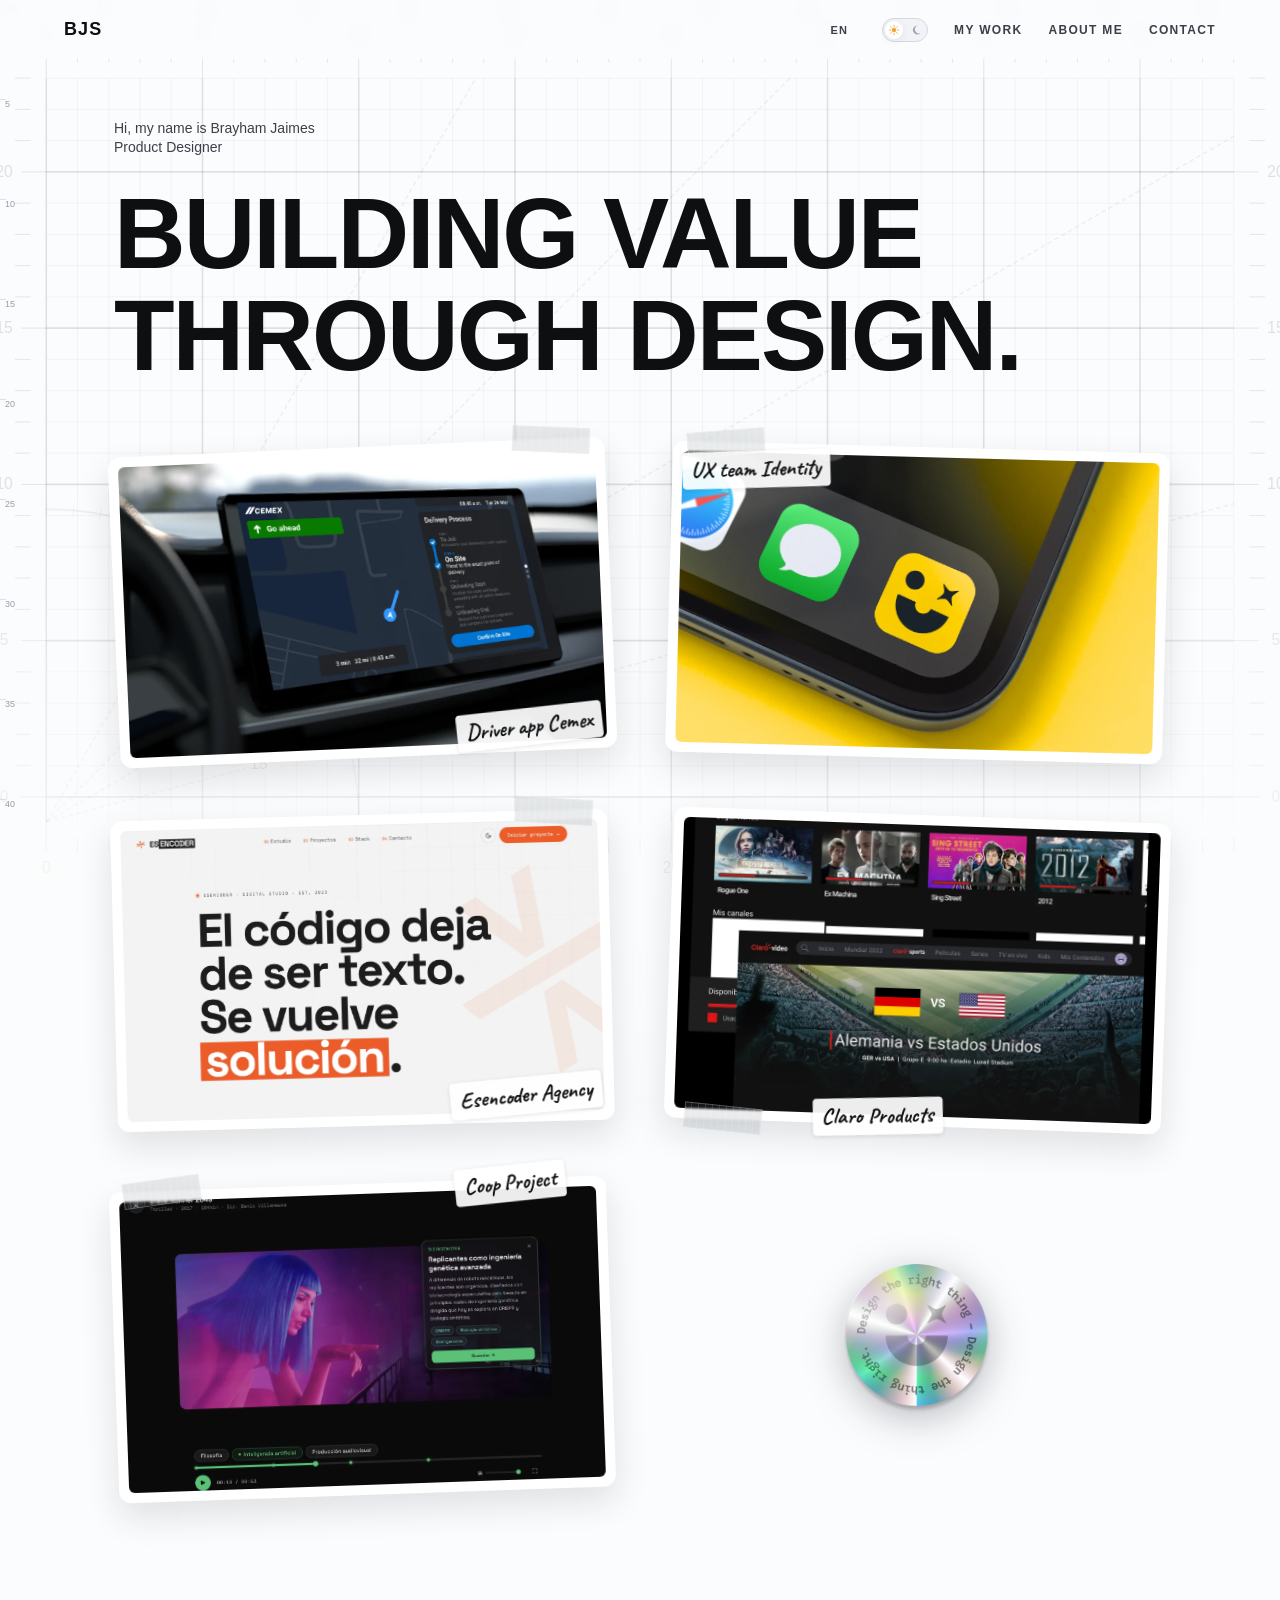
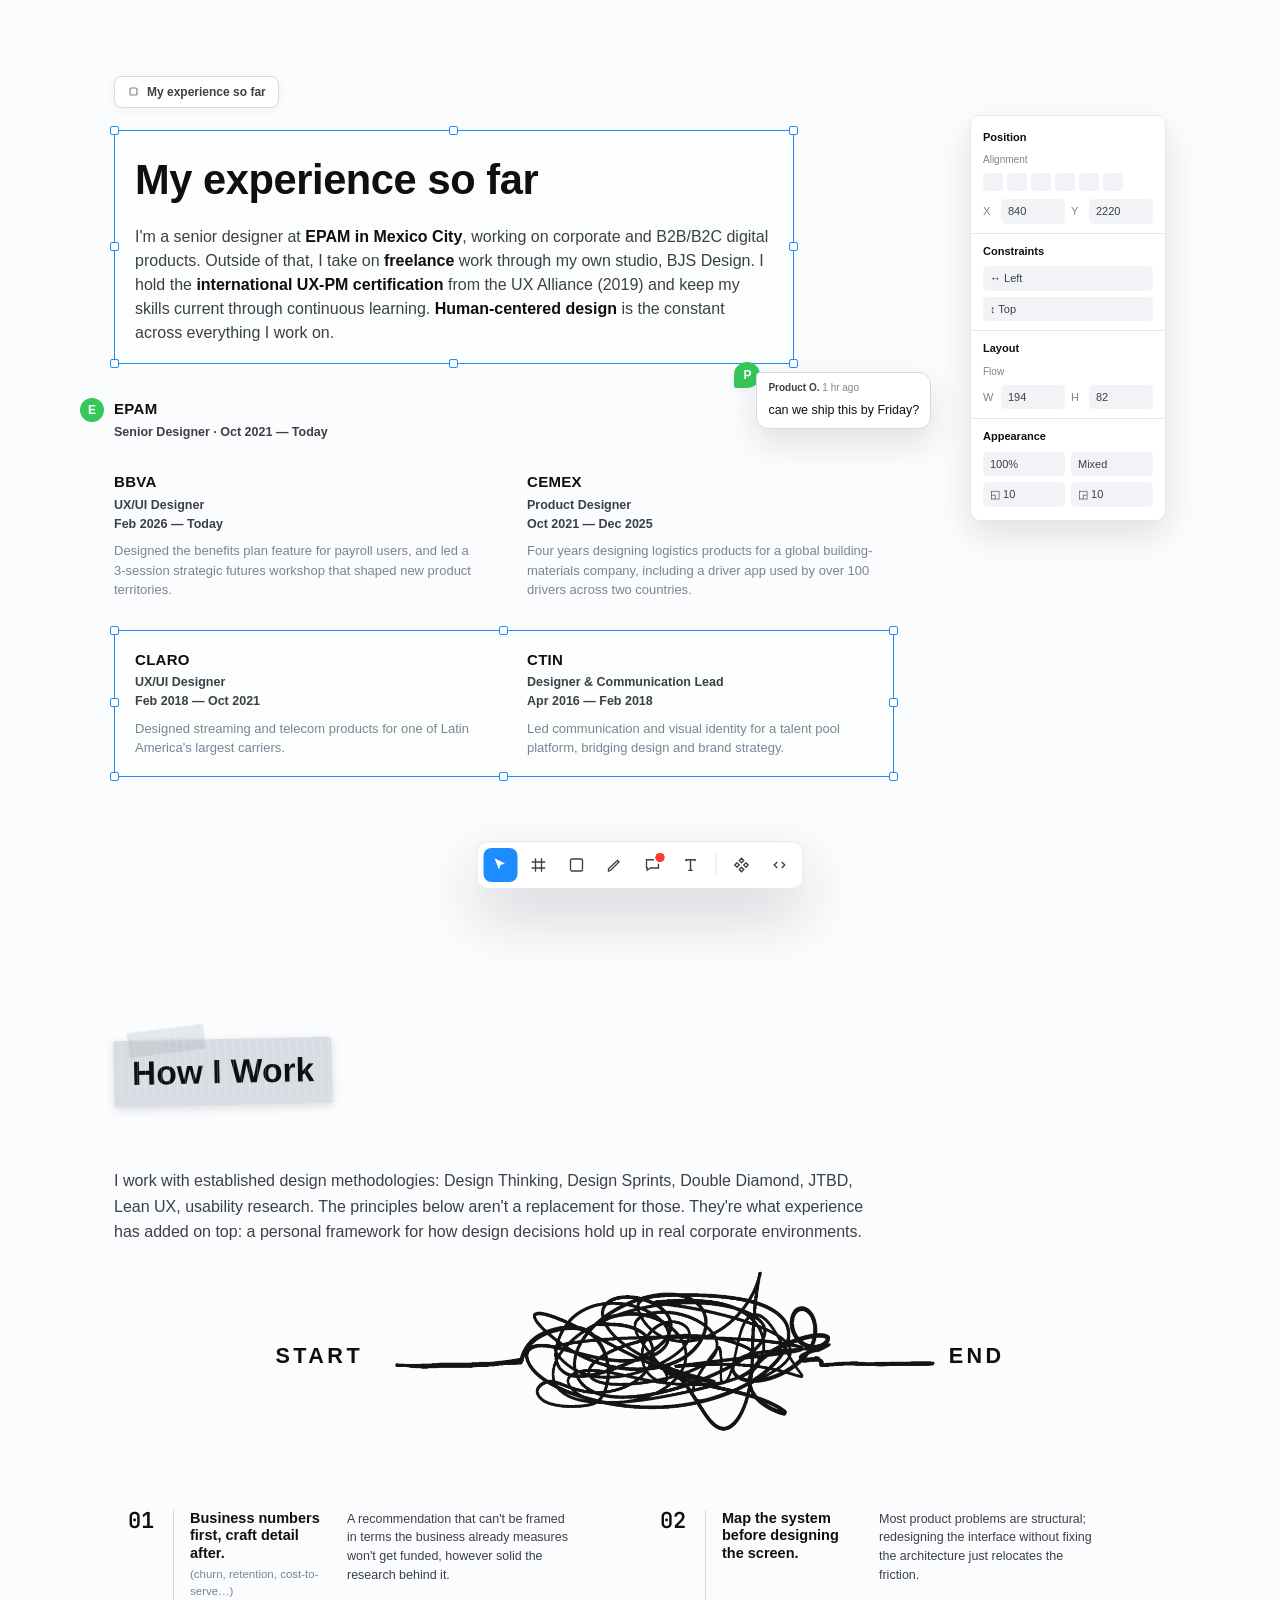
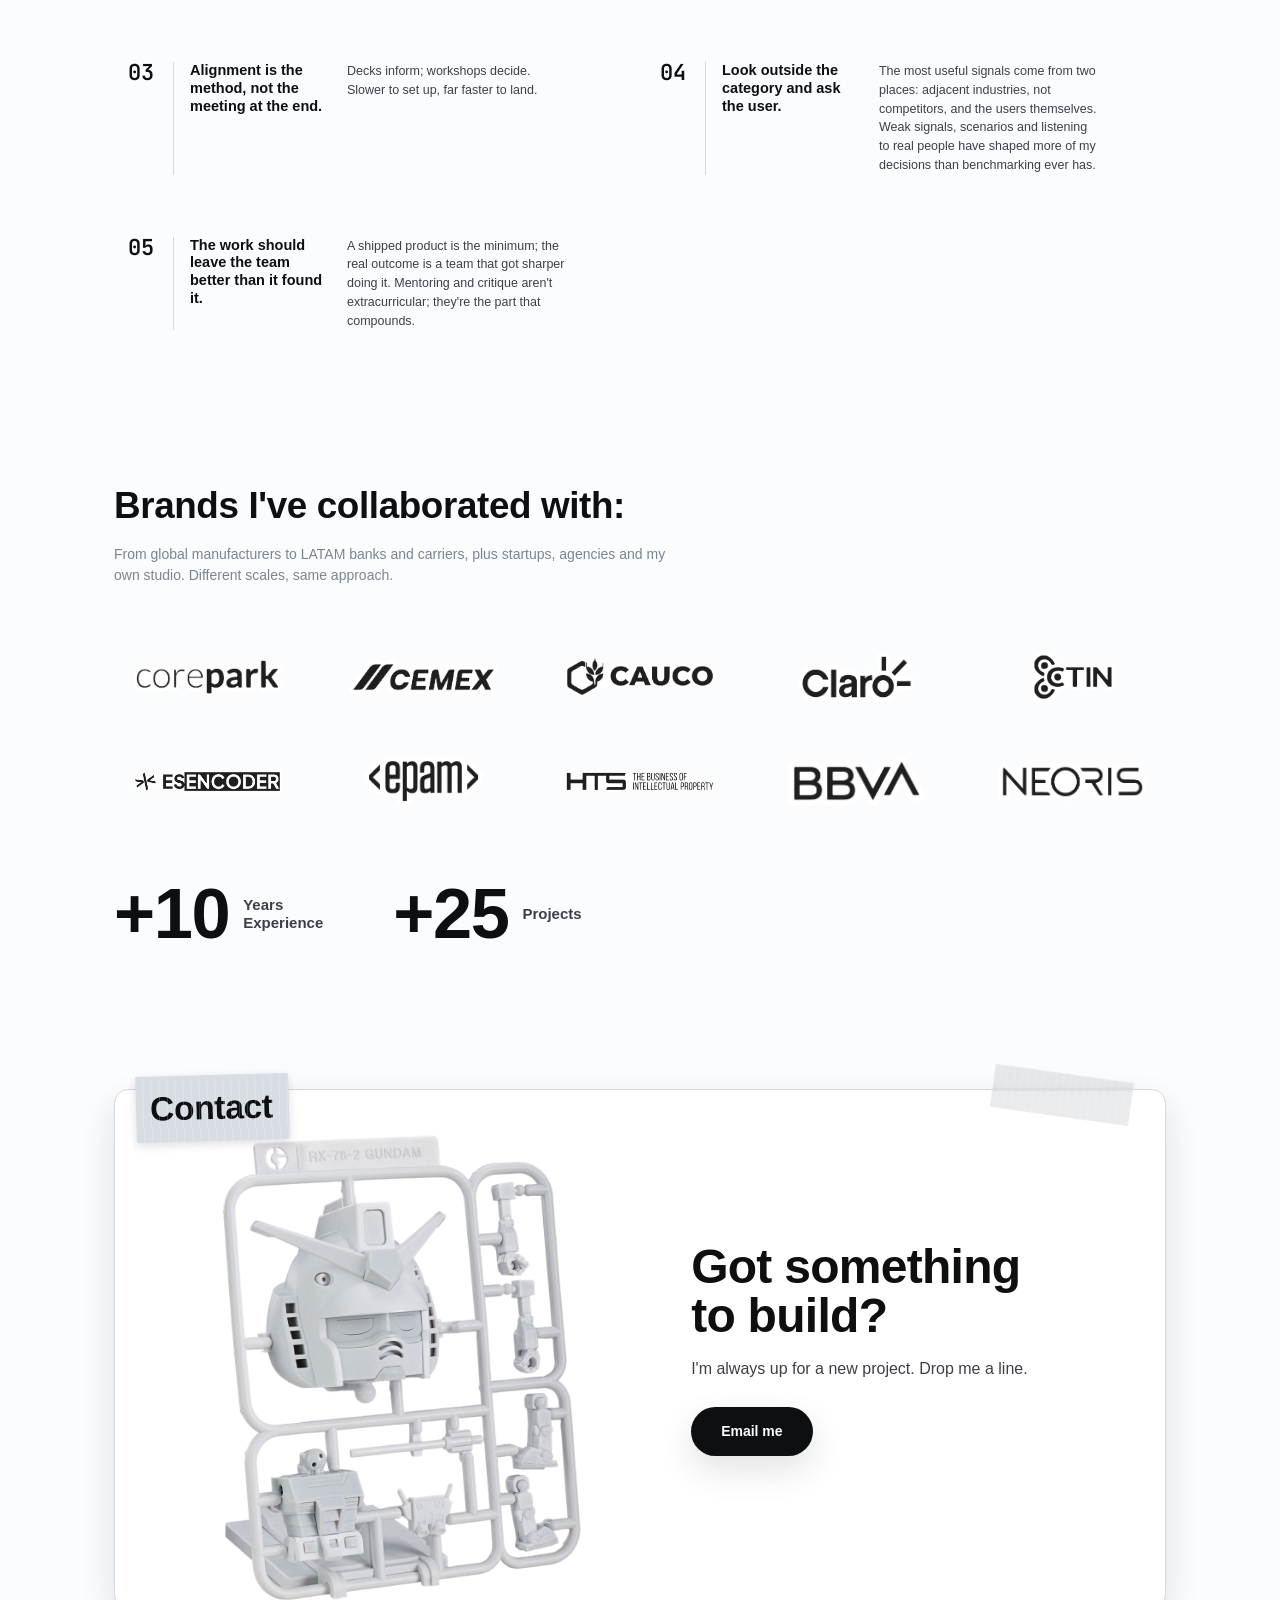
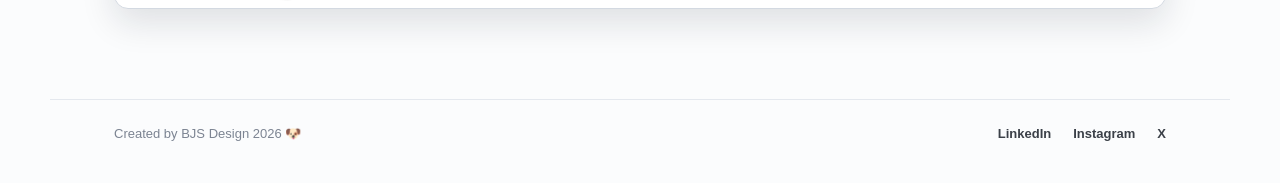
==== commit 8d4ad535: "Type: replace Inter with Satoshi for body/UI - Load Satoshi (Fontshare, full 400-900 range) and drop" ====
--- a/index.html
+++ b/index.html
@@ -93,10 +93,13 @@
   </script>
   <link rel="preconnect" href="https://fonts.googleapis.com" />
   <link rel="preconnect" href="https://fonts.gstatic.com" crossorigin />
-  <link rel="stylesheet" href="https://fonts.googleapis.com/css2?family=Inter:wght@400;500;600;700;800;900&family=Caveat:wght@500;600;700&family=JetBrains+Mono:wght@400;600&display=swap" media="print" onload="this.media='all'" />
-  <noscript><link rel="stylesheet" href="https://fonts.googleapis.com/css2?family=Inter:wght@400;500;600;700;800;900&family=Caveat:wght@500;600;700&family=JetBrains+Mono:wght@400;600&display=swap" /></noscript>
+  <link rel="stylesheet" href="https://fonts.googleapis.com/css2?family=Caveat:wght@500;600;700&family=JetBrains+Mono:wght@400;600&display=swap" media="print" onload="this.media='all'" />
+  <noscript><link rel="stylesheet" href="https://fonts.googleapis.com/css2?family=Caveat:wght@500;600;700&family=JetBrains+Mono:wght@400;600&display=swap" /></noscript>
   <link rel="preload" as="image" href="assets/images/proj-cemex-driver.webp" fetchpriority="high" />
-  <link rel="stylesheet" href="css/styles.css?v=55" />
+  <link rel="preconnect" href="https://api.fontshare.com" crossorigin />
+  <link rel="stylesheet" href="https://api.fontshare.com/v2/css?f[]=satoshi@400,500,600,700,800,900&display=swap" media="print" onload="this.media='all'" />
+  <noscript><link rel="stylesheet" href="https://api.fontshare.com/v2/css?f[]=satoshi@400,500,600,700,800,900&display=swap" /></noscript>
+  <link rel="stylesheet" href="css/styles.css?v=56" />
 </head>
 <body>
   <!-- Blueprint background -->
@@ -163,35 +166,35 @@
         <a class="card__go" href="work-cemex.html" aria-label="Open CEMEX Driver App case study"></a>
         <span class="tape tape--tr"></span>
         <span class="label label--cemex">Driver app Cemex</span>
-        <img src="assets/images/proj-cemex-driver.webp" alt="Driver app Cemex" fetchpriority="high" decoding="async" />
+        <img src="assets/images/proj-cemex-driver.webp" alt="Driver app Cemex" width="1600" height="900" fetchpriority="high" decoding="async" />
       </article>
 
       <article class="card card--identity card--link reveal" style="--rot:1.5deg;">
         <a class="card__go" href="work-ux-identity.html" aria-label="Open UX Team Identity case study"></a>
         <span class="tape tape--tl"></span>
         <span class="label label--identity">UX team Identity</span>
-        <img src="assets/images/proj-ux-identity.webp" alt="UX team Identity" />
+        <img src="assets/images/proj-ux-identity.webp" alt="UX team Identity" width="1600" height="1067" loading="lazy" />
       </article>
 
       <article class="card card--esencoder card--link reveal" style="--rot:-1.5deg;">
         <a class="card__go" href="work-esencoder.html" aria-label="Open Esencoder Agency case study"></a>
         <span class="tape tape--tr"></span>
         <span class="label label--esencoder">Esencoder Agency</span>
-        <img src="assets/images/proj-esencoder.webp" alt="Esencoder Agency" />
+        <img src="assets/images/proj-esencoder.webp" alt="Esencoder Agency" width="1600" height="899" loading="lazy" />
       </article>
 
       <article class="card card--claro card--link reveal" style="--rot:2deg;">
         <a class="card__go" href="work-claro.html" aria-label="Open Claro Products case study"></a>
         <span class="tape tape--bl"></span>
         <span class="label label--claro">Claro Products</span>
-        <img src="assets/images/proj-claro.webp" alt="Claro Products" />
+        <img src="assets/images/proj-claro.webp" alt="Claro Products" width="1040" height="900" loading="lazy" />
       </article>
 
       <article class="card card--coop card--link reveal" style="--rot:-2deg;">
         <a class="card__go" href="work-coop.html" aria-label="Open COOP case study"></a>
         <span class="tape tape--tl"></span>
         <span class="label label--coop">Coop Project</span>
-        <img src="assets/images/proj-coop.webp" alt="Coop Project" />
+        <img src="assets/images/proj-coop.webp" alt="Coop Project" width="1600" height="1046" loading="lazy" />
       </article>
 
       <div class="cd-disc reveal" aria-hidden="true">
--- a/css/styles.css
+++ b/css/styles.css
@@ -27,8 +27,8 @@
   --radius: 14px;
   --maxw: 1180px;
   --pad: clamp(26px, 5vw, 72px);
-  --font: "Inter", "Helvetica Neue", Helvetica, Arial, sans-serif;
-  --display: "Helvetica Neue", "Inter", Arial, sans-serif;
+  --font: "Satoshi", "Helvetica Neue", Helvetica, Arial, sans-serif;
+  --display: "Helvetica Neue", "Satoshi", Arial, sans-serif;
   --hand: "Caveat", "Kalam", cursive;
   --mono: "JetBrains Mono", ui-monospace, "SF Mono", Menlo, monospace;
 }
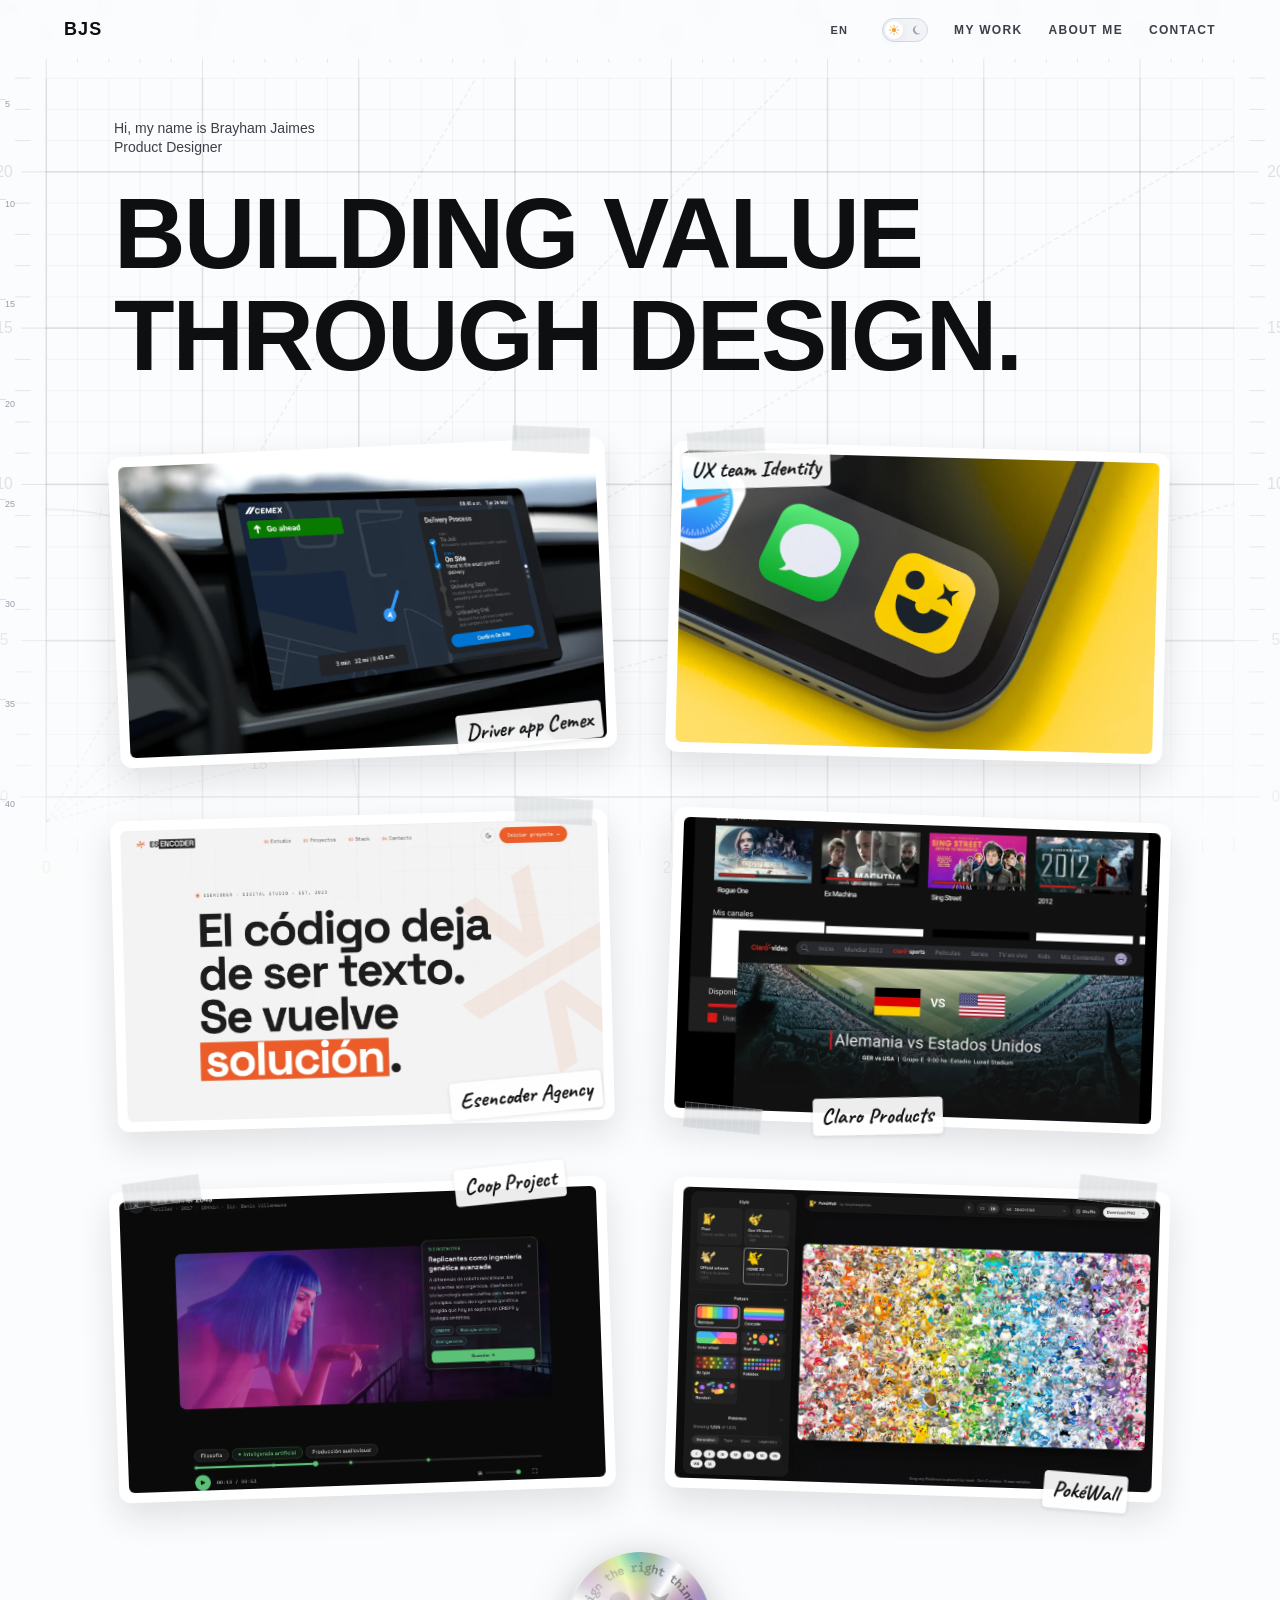
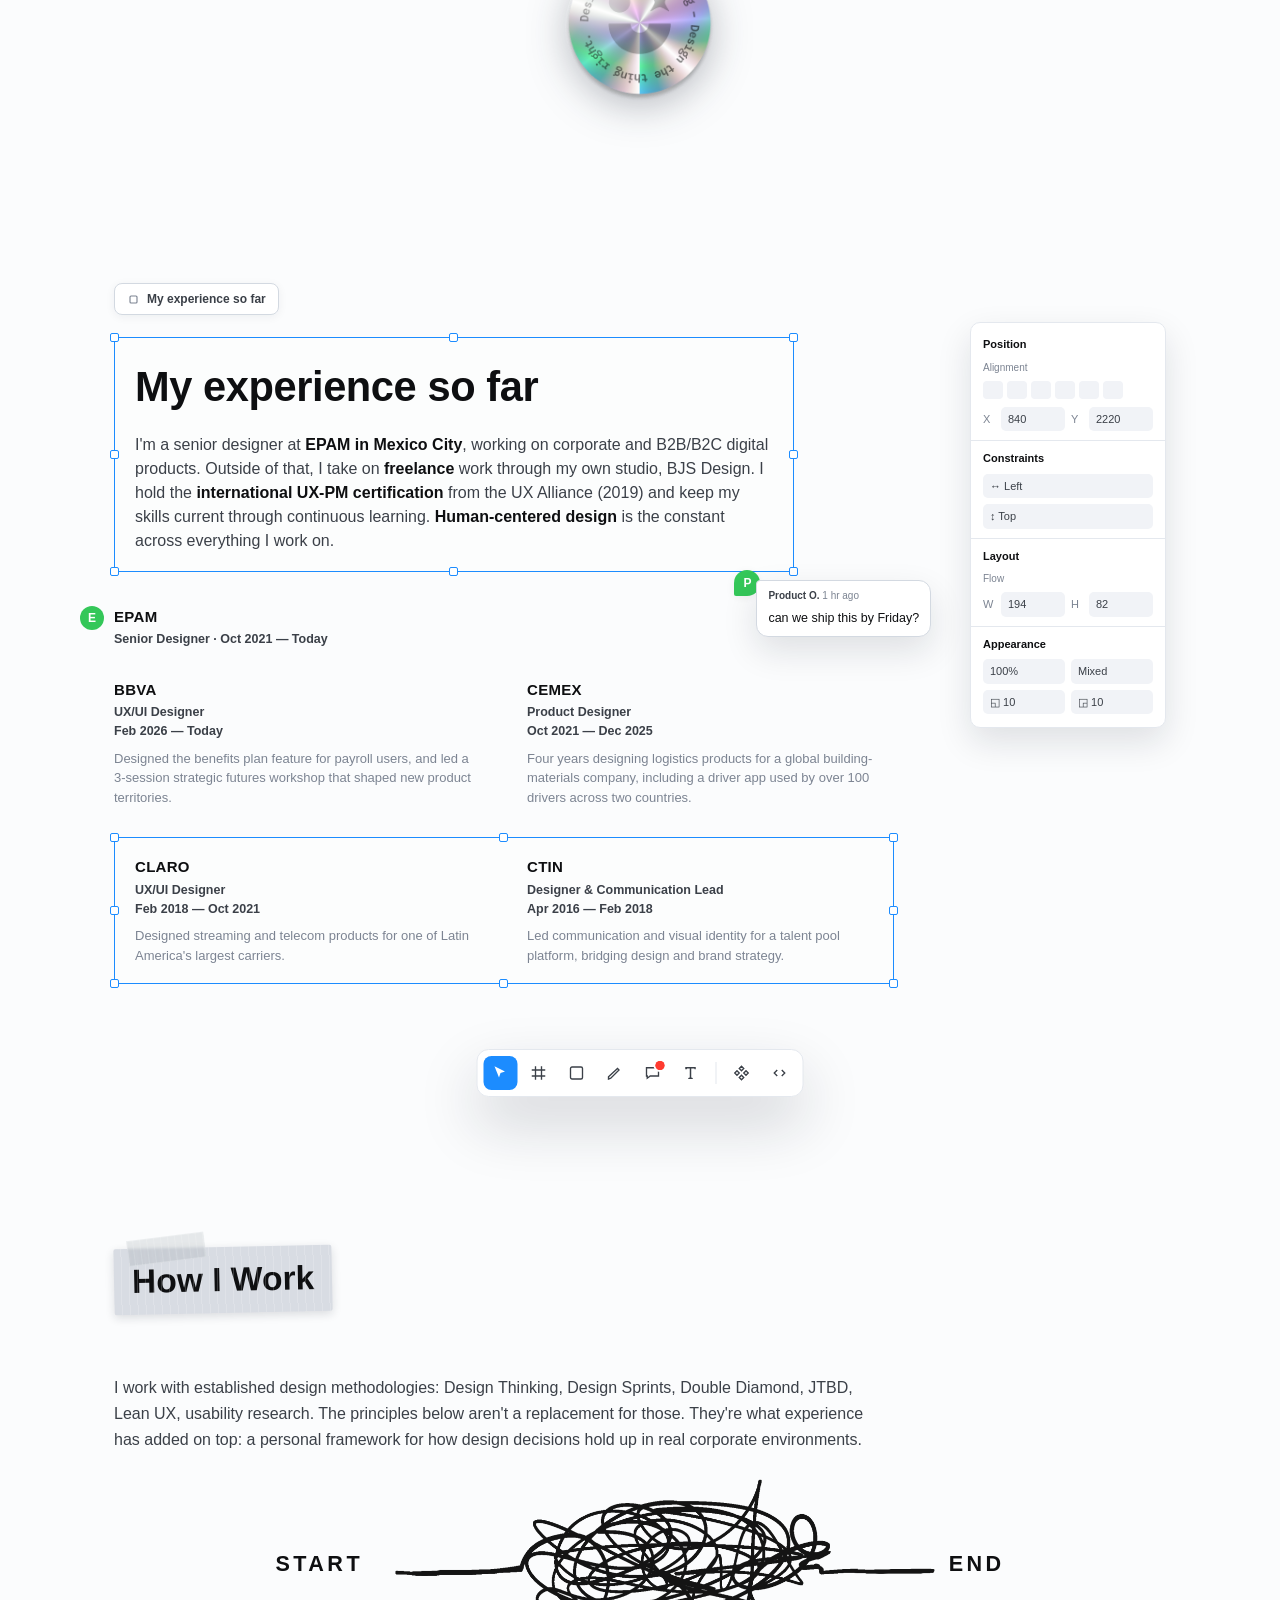
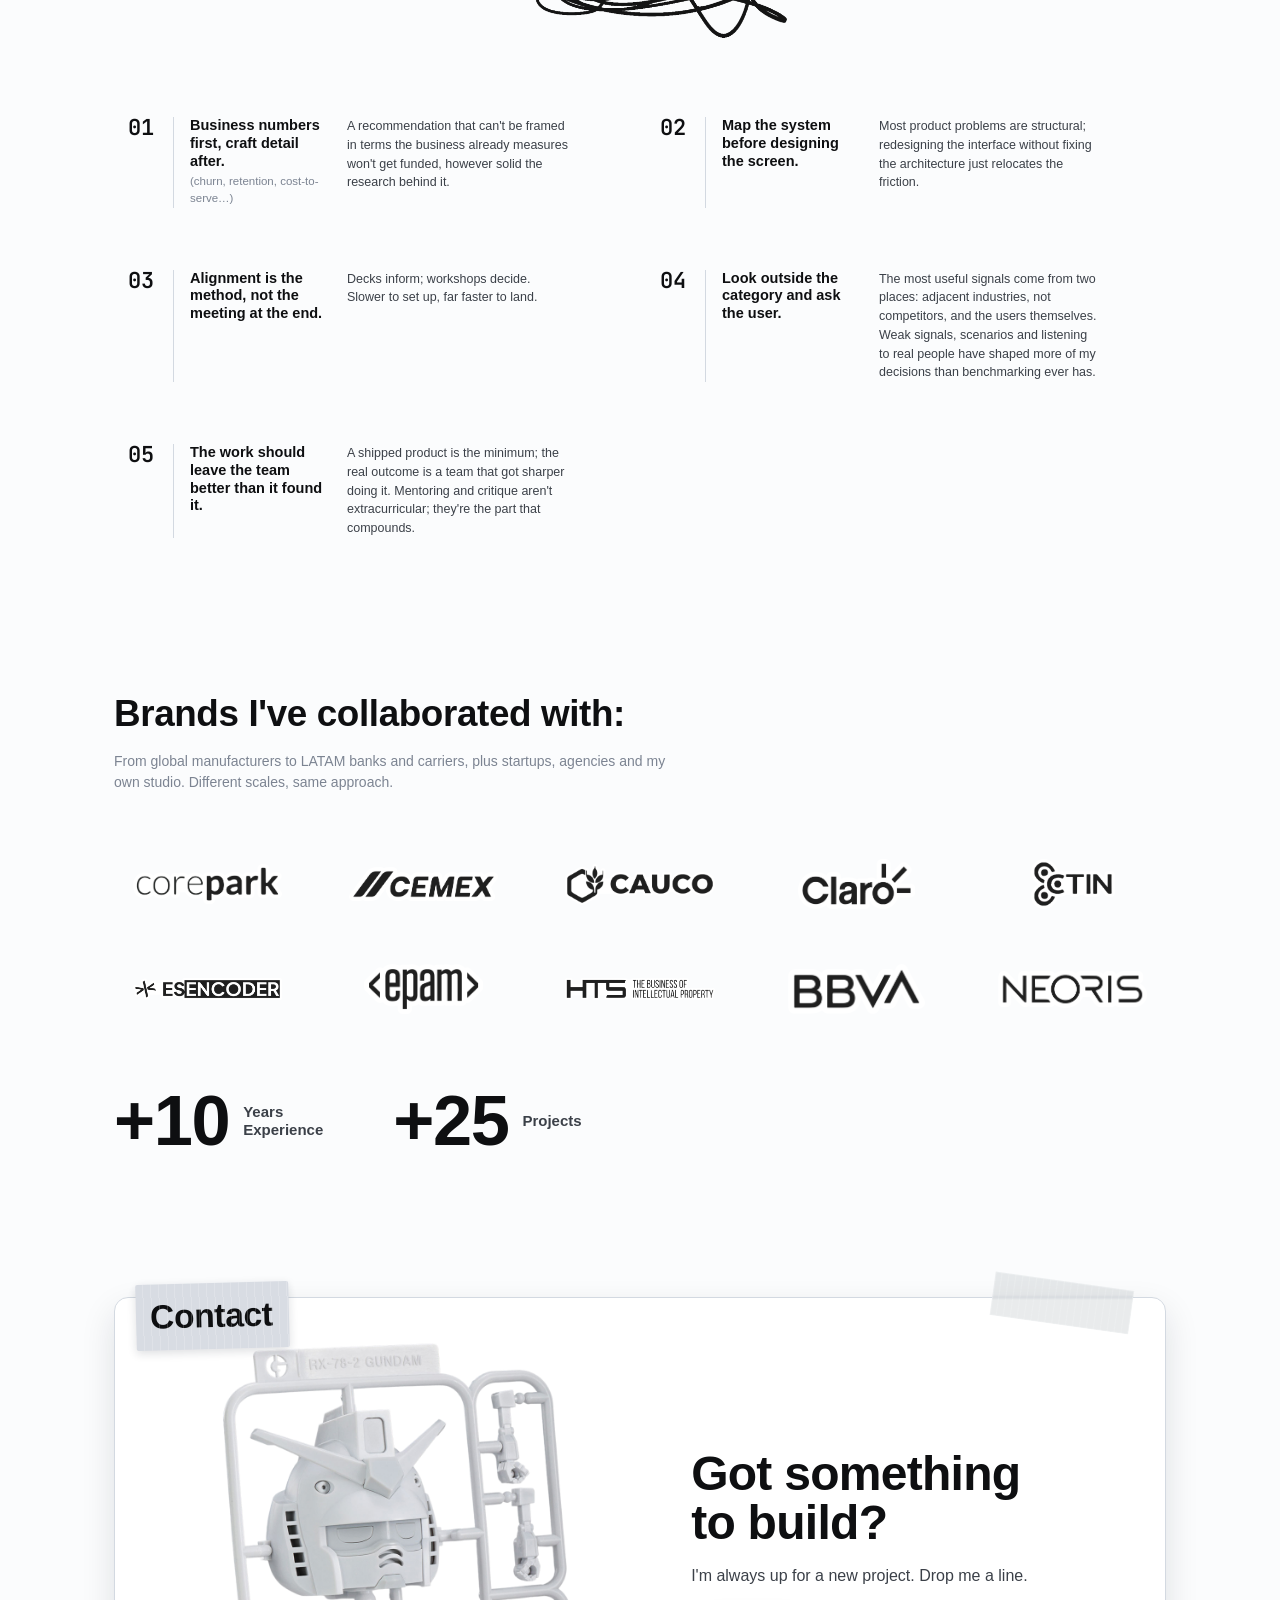
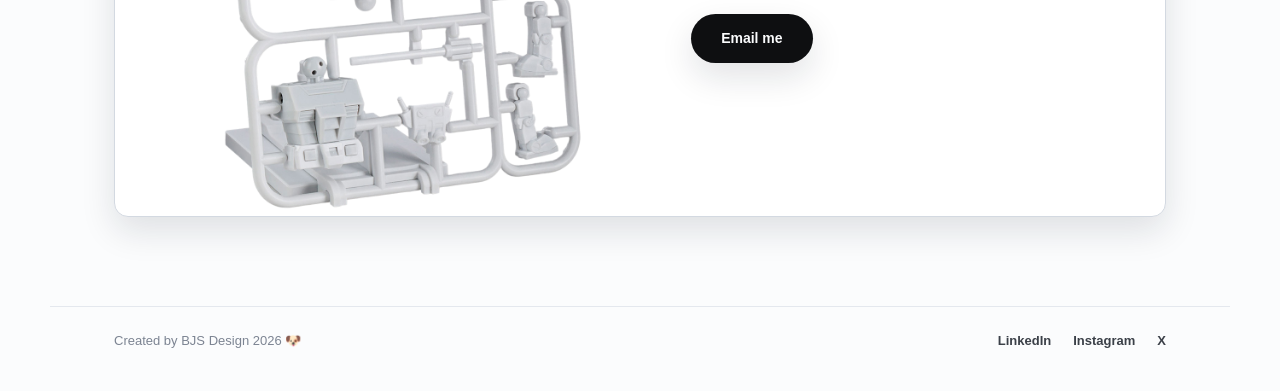
==== commit 81780567: "Agrega el caso de PokéWall al portafolio - Tarjeta en My Work con la interfaz de la app - Página wor" ====
--- a/index.html
+++ b/index.html
@@ -3,13 +3,26 @@
 <head>
   <meta charset="UTF-8" />
   <meta name="viewport" content="width=device-width, initial-scale=1.0" />
-  <!-- Google Analytics (GA4) -->
-  <script async src="https://www.googletagmanager.com/gtag/js?id=G-72JWC0ZJKR"></script>
+  <!-- Google Analytics (GA4) — deferred until first interaction / idle to keep it off the critical path -->
   <script>
     window.dataLayer = window.dataLayer || [];
     function gtag(){dataLayer.push(arguments);}
     gtag('js', new Date());
     gtag('config', 'G-72JWC0ZJKR');
+    (function () {
+      var loaded = false;
+      function loadGA() {
+        if (loaded) return; loaded = true;
+        var s = document.createElement('script');
+        s.async = true;
+        s.src = 'https://www.googletagmanager.com/gtag/js?id=G-72JWC0ZJKR';
+        document.head.appendChild(s);
+      }
+      ['scroll', 'pointerdown', 'keydown', 'touchstart'].forEach(function (ev) {
+        window.addEventListener(ev, loadGA, { once: true, passive: true });
+      });
+      window.addEventListener('load', function () { setTimeout(loadGA, 3000); });
+    })();
   </script>
   <title>Brayham Jaimes — Senior Product Designer</title>
   <meta name="description" content="Product Designer. 10+ years turning complex problems into products that ship | For global brands, LATAM carriers and my own studio." />
@@ -197,7 +210,14 @@
         <img src="assets/images/proj-coop.webp" alt="Coop Project" width="1600" height="1046" loading="lazy" />
       </article>
 
-      <div class="cd-disc reveal" aria-hidden="true">
+      <article class="card card--pokewall card--link reveal" style="--rot:1.8deg;">
+        <a class="card__go" href="work-pokewall.html" aria-label="Open PokéWall case study"></a>
+        <span class="tape tape--tr"></span>
+        <span class="label label--pokewall" style="bottom:-10px; right:34px; transform:rotate(3deg);">PokéWall</span>
+        <img src="assets/images/proj-pokewall.webp" alt="PokéWall interface: configuration panel and a rainbow collage of Pokémon" width="1280" height="800" loading="lazy" />
+      </article>
+
+      <div class="cd-disc reveal" aria-hidden="true" style="grid-column:1 / -1;">
         <img src="assets/decor/cd-placeholder.png" alt="" loading="lazy" />
         <span class="cd-disc__sheen"></span>
         <span class="cd-disc__gloss"></span>
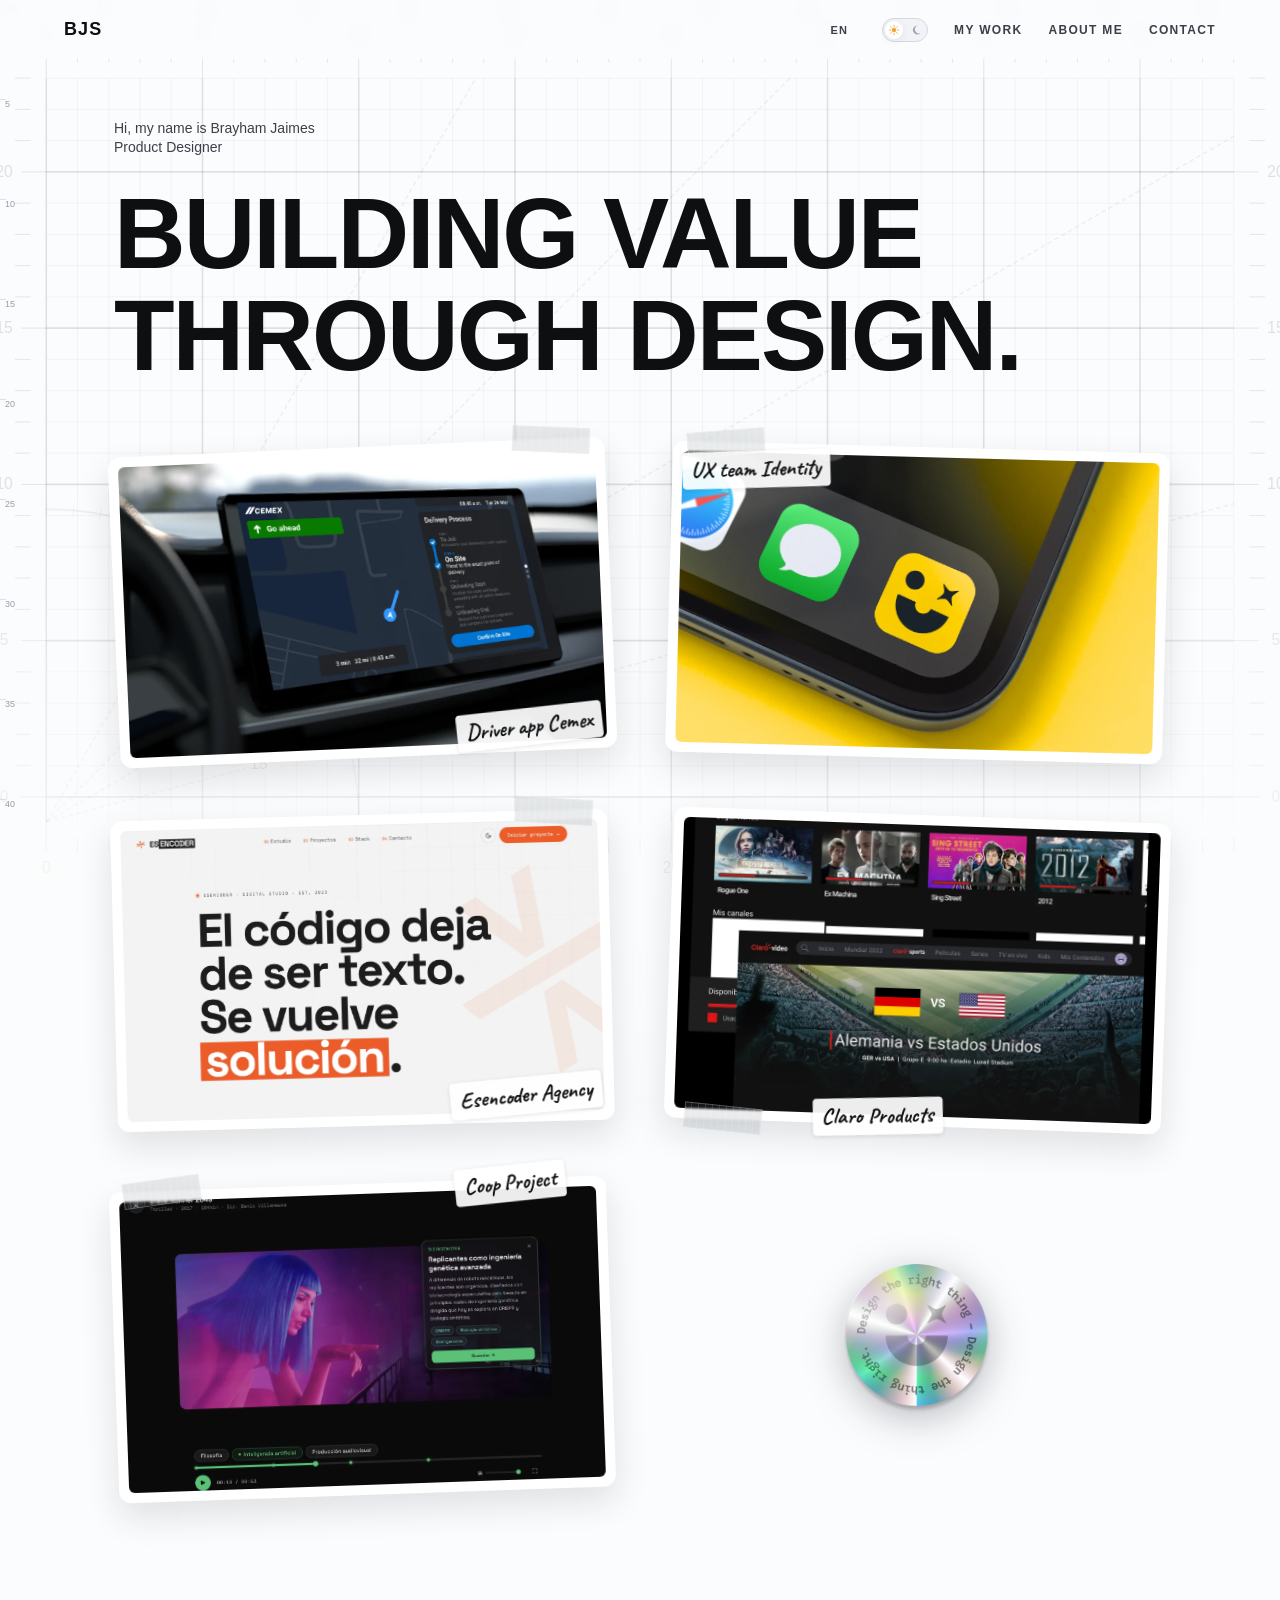
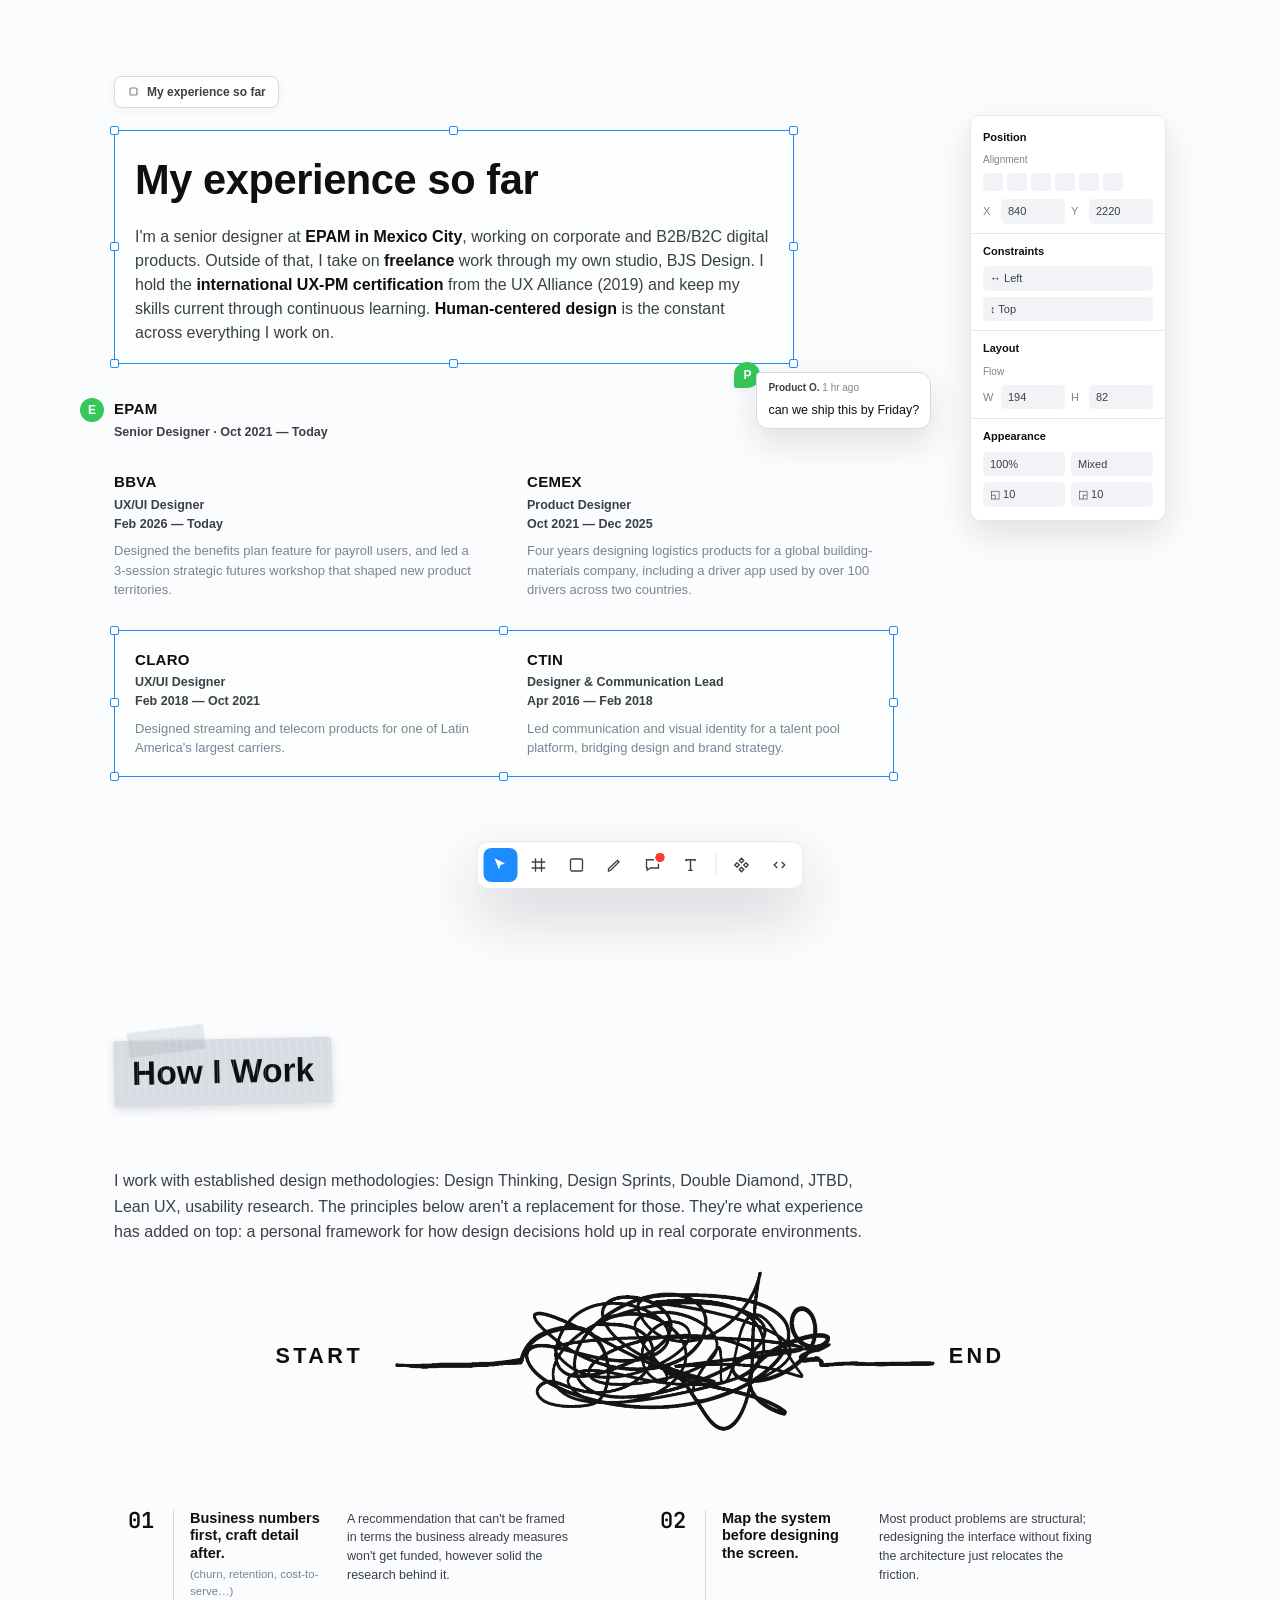
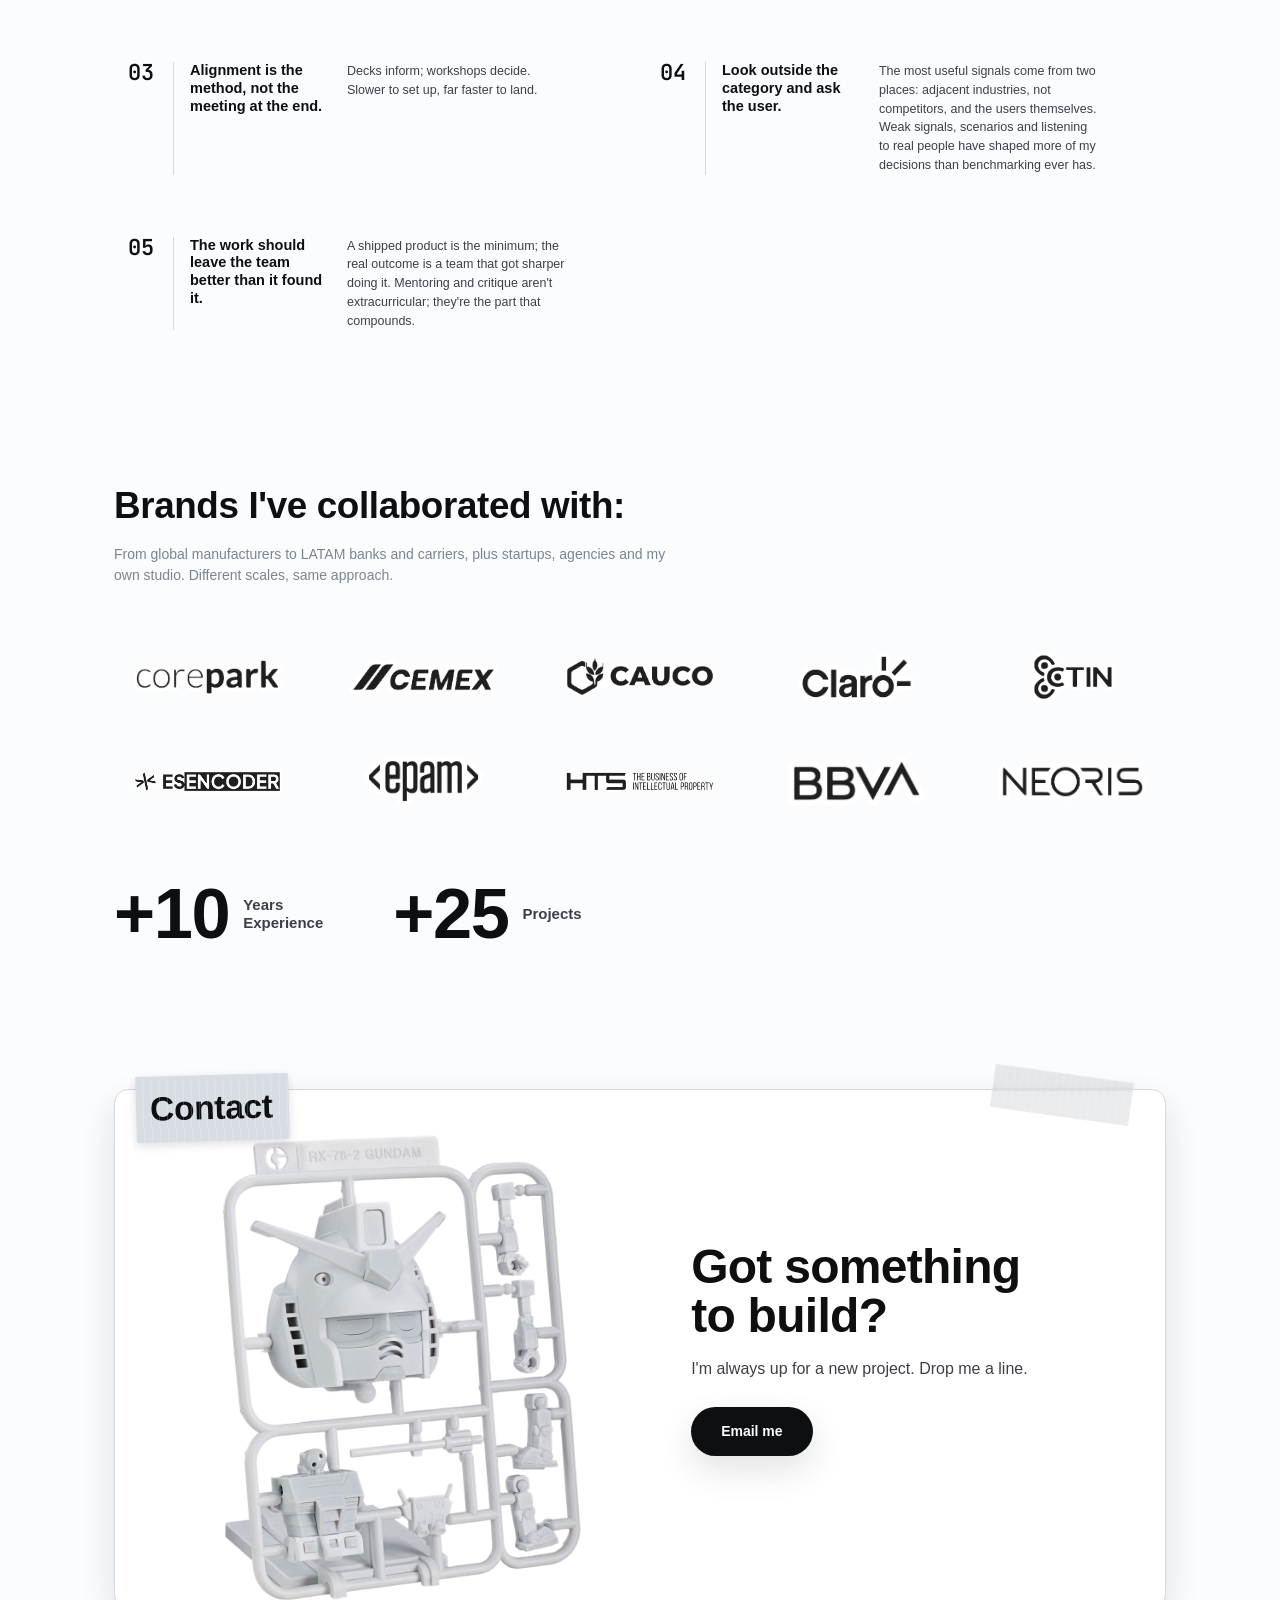
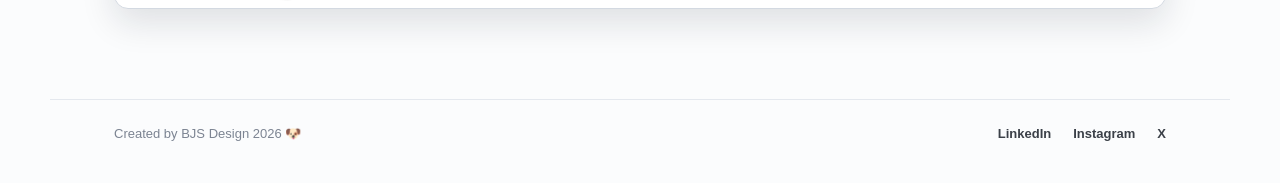
==== commit 8f1b56c5: "Perf: load Google Analytics only on first interaction Drop the 3s timed fallback (Lighthouse's trace" ====
--- a/index.html
+++ b/index.html
@@ -18,10 +18,9 @@
         s.src = 'https://www.googletagmanager.com/gtag/js?id=G-72JWC0ZJKR';
         document.head.appendChild(s);
       }
-      ['scroll', 'pointerdown', 'keydown', 'touchstart'].forEach(function (ev) {
+      ['scroll', 'mousemove', 'pointerdown', 'keydown', 'touchstart'].forEach(function (ev) {
         window.addEventListener(ev, loadGA, { once: true, passive: true });
       });
-      window.addEventListener('load', function () { setTimeout(loadGA, 3000); });
     })();
   </script>
   <title>Brayham Jaimes — Senior Product Designer</title>
@@ -210,14 +209,7 @@
         <img src="assets/images/proj-coop.webp" alt="Coop Project" width="1600" height="1046" loading="lazy" />
       </article>
 
-      <article class="card card--pokewall card--link reveal" style="--rot:1.8deg;">
-        <a class="card__go" href="work-pokewall.html" aria-label="Open PokéWall case study"></a>
-        <span class="tape tape--tr"></span>
-        <span class="label label--pokewall" style="bottom:-10px; right:34px; transform:rotate(3deg);">PokéWall</span>
-        <img src="assets/images/proj-pokewall.webp" alt="PokéWall interface: configuration panel and a rainbow collage of Pokémon" width="1280" height="800" loading="lazy" />
-      </article>
-
-      <div class="cd-disc reveal" aria-hidden="true" style="grid-column:1 / -1;">
+      <div class="cd-disc reveal" aria-hidden="true">
         <img src="assets/decor/cd-placeholder.png" alt="" loading="lazy" />
         <span class="cd-disc__sheen"></span>
         <span class="cd-disc__gloss"></span>
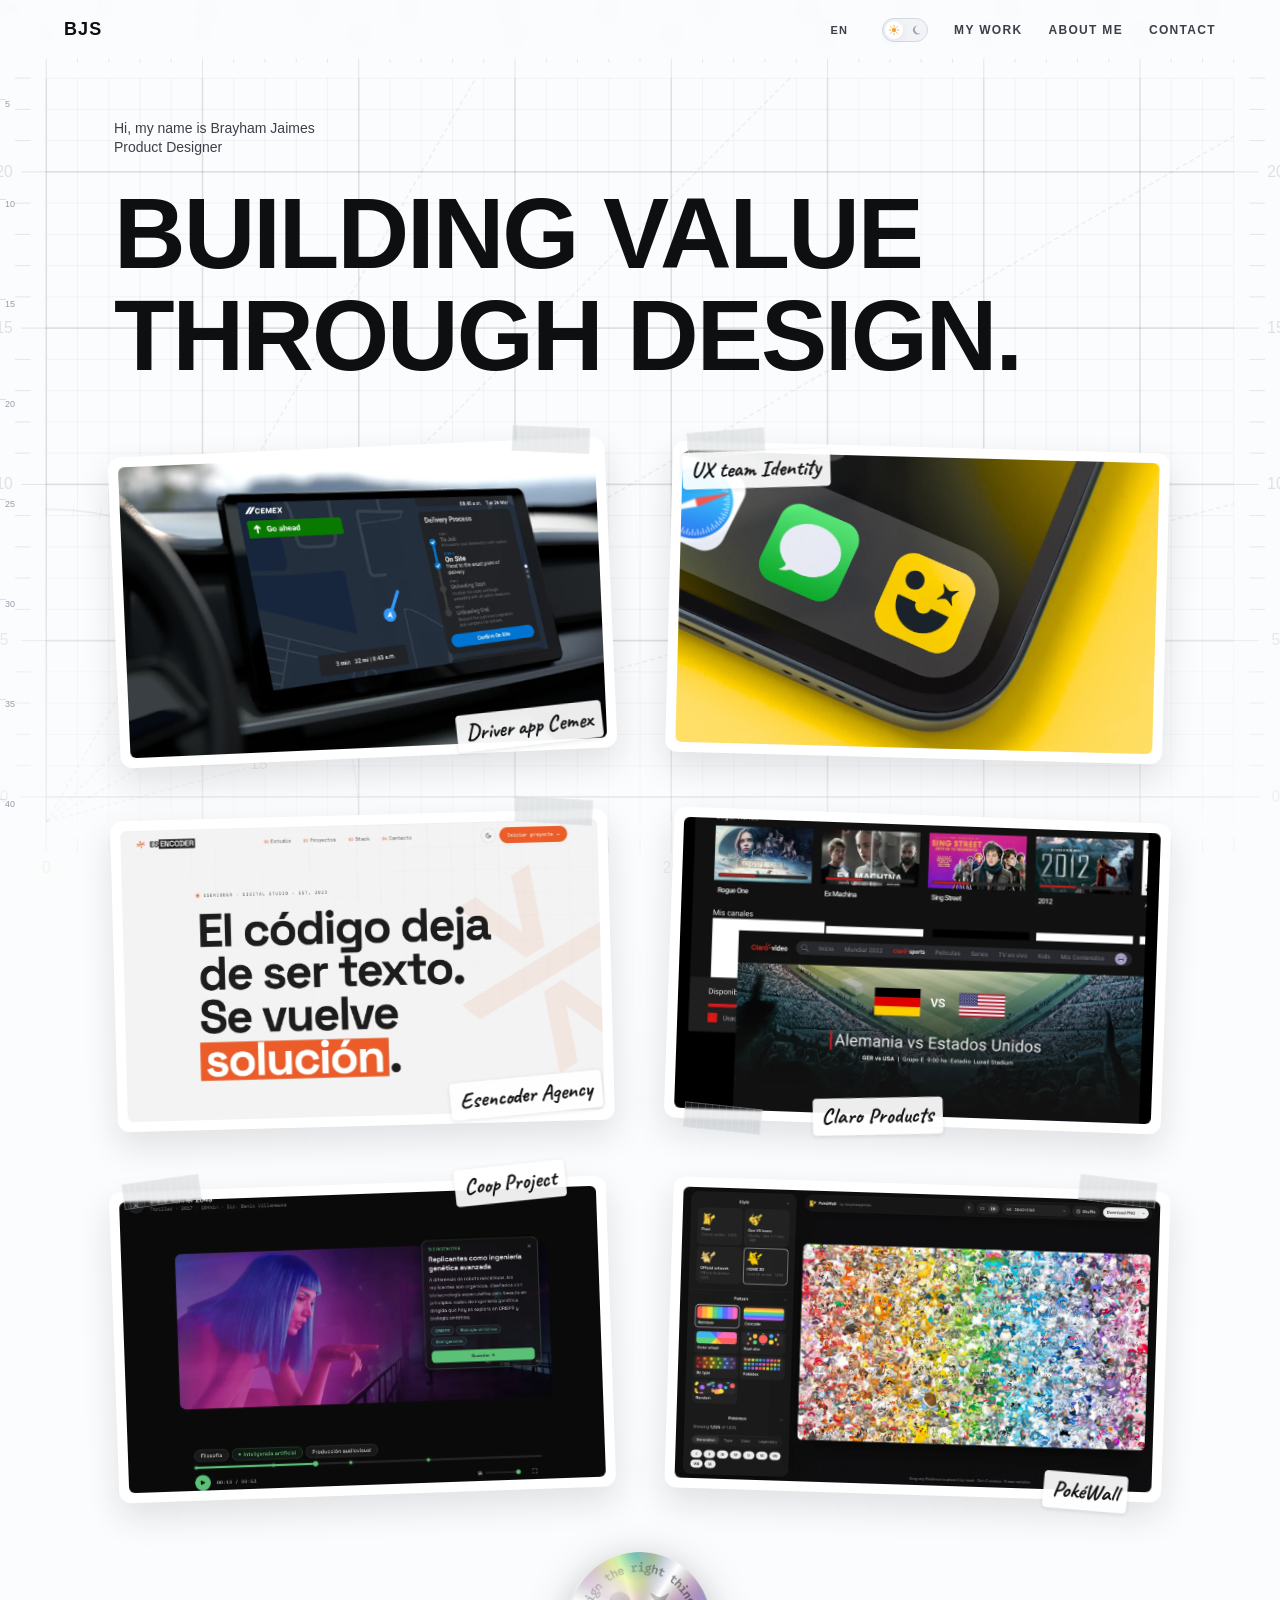
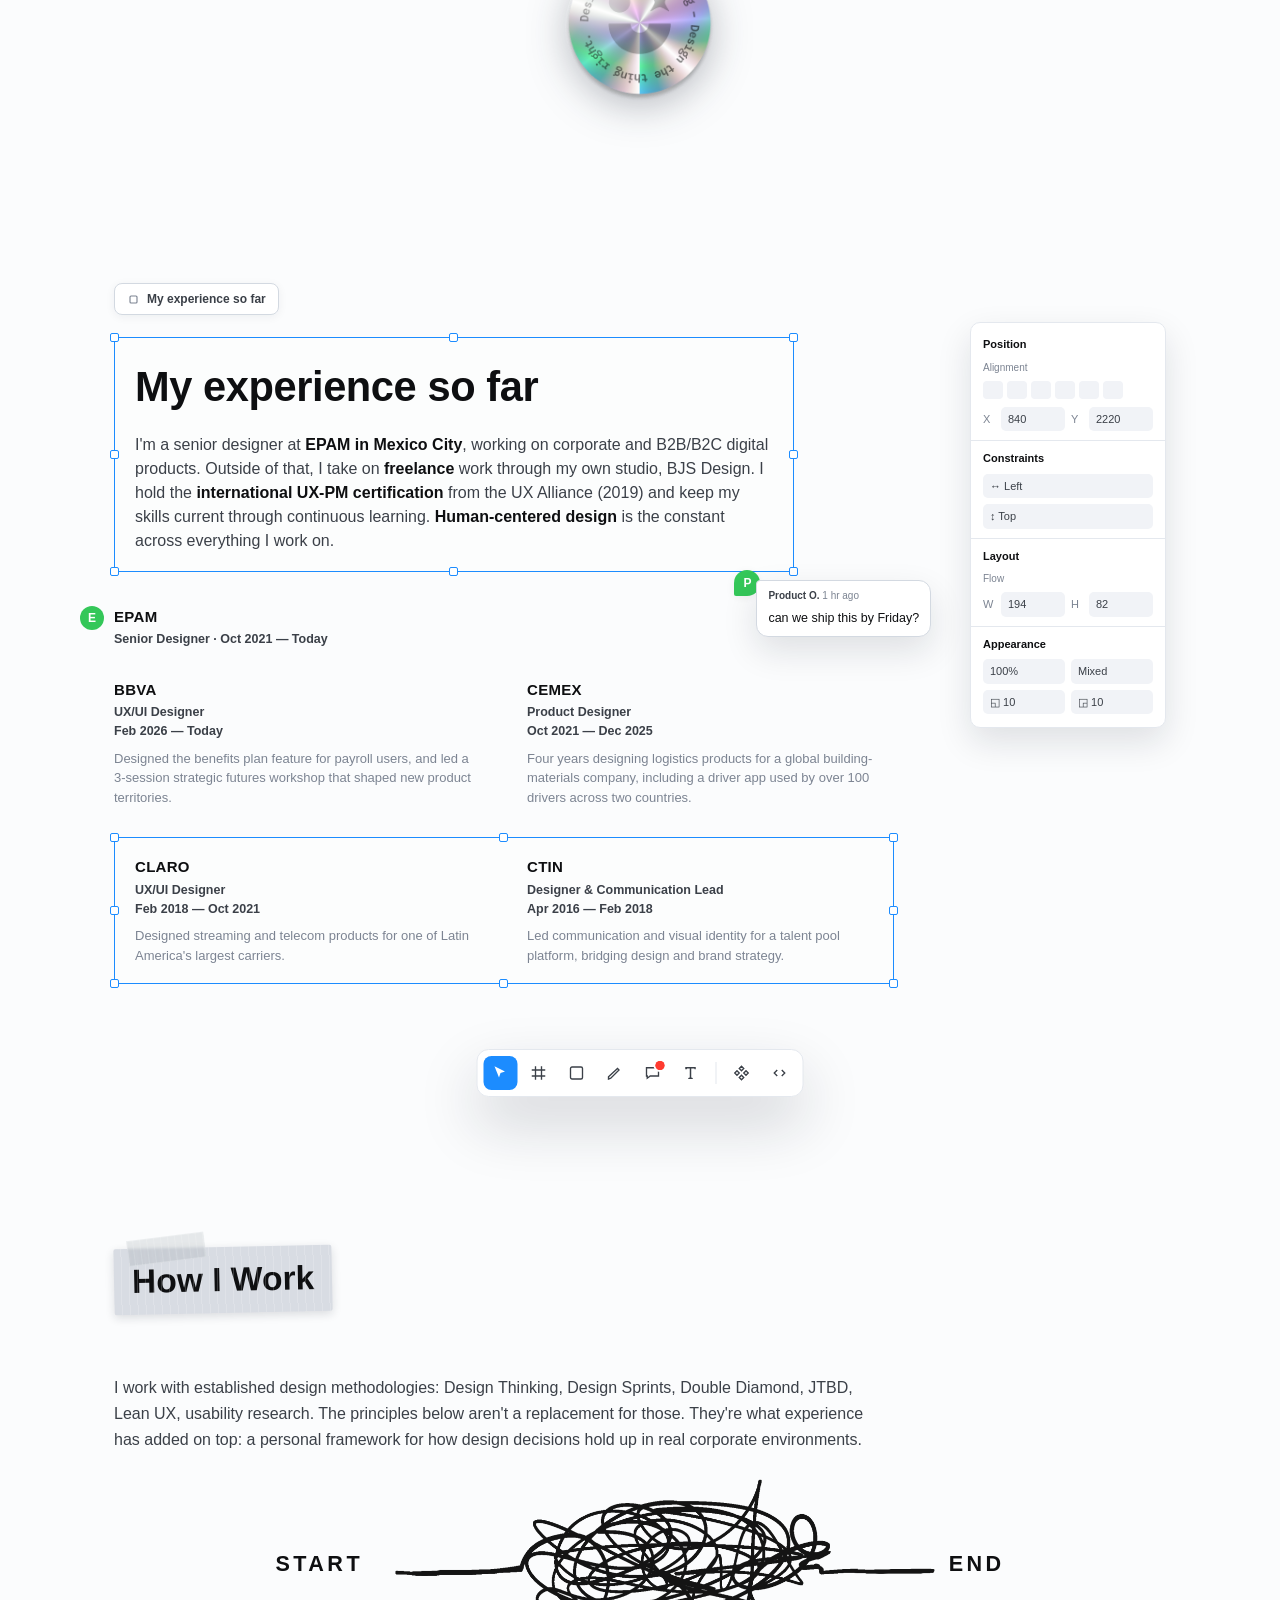
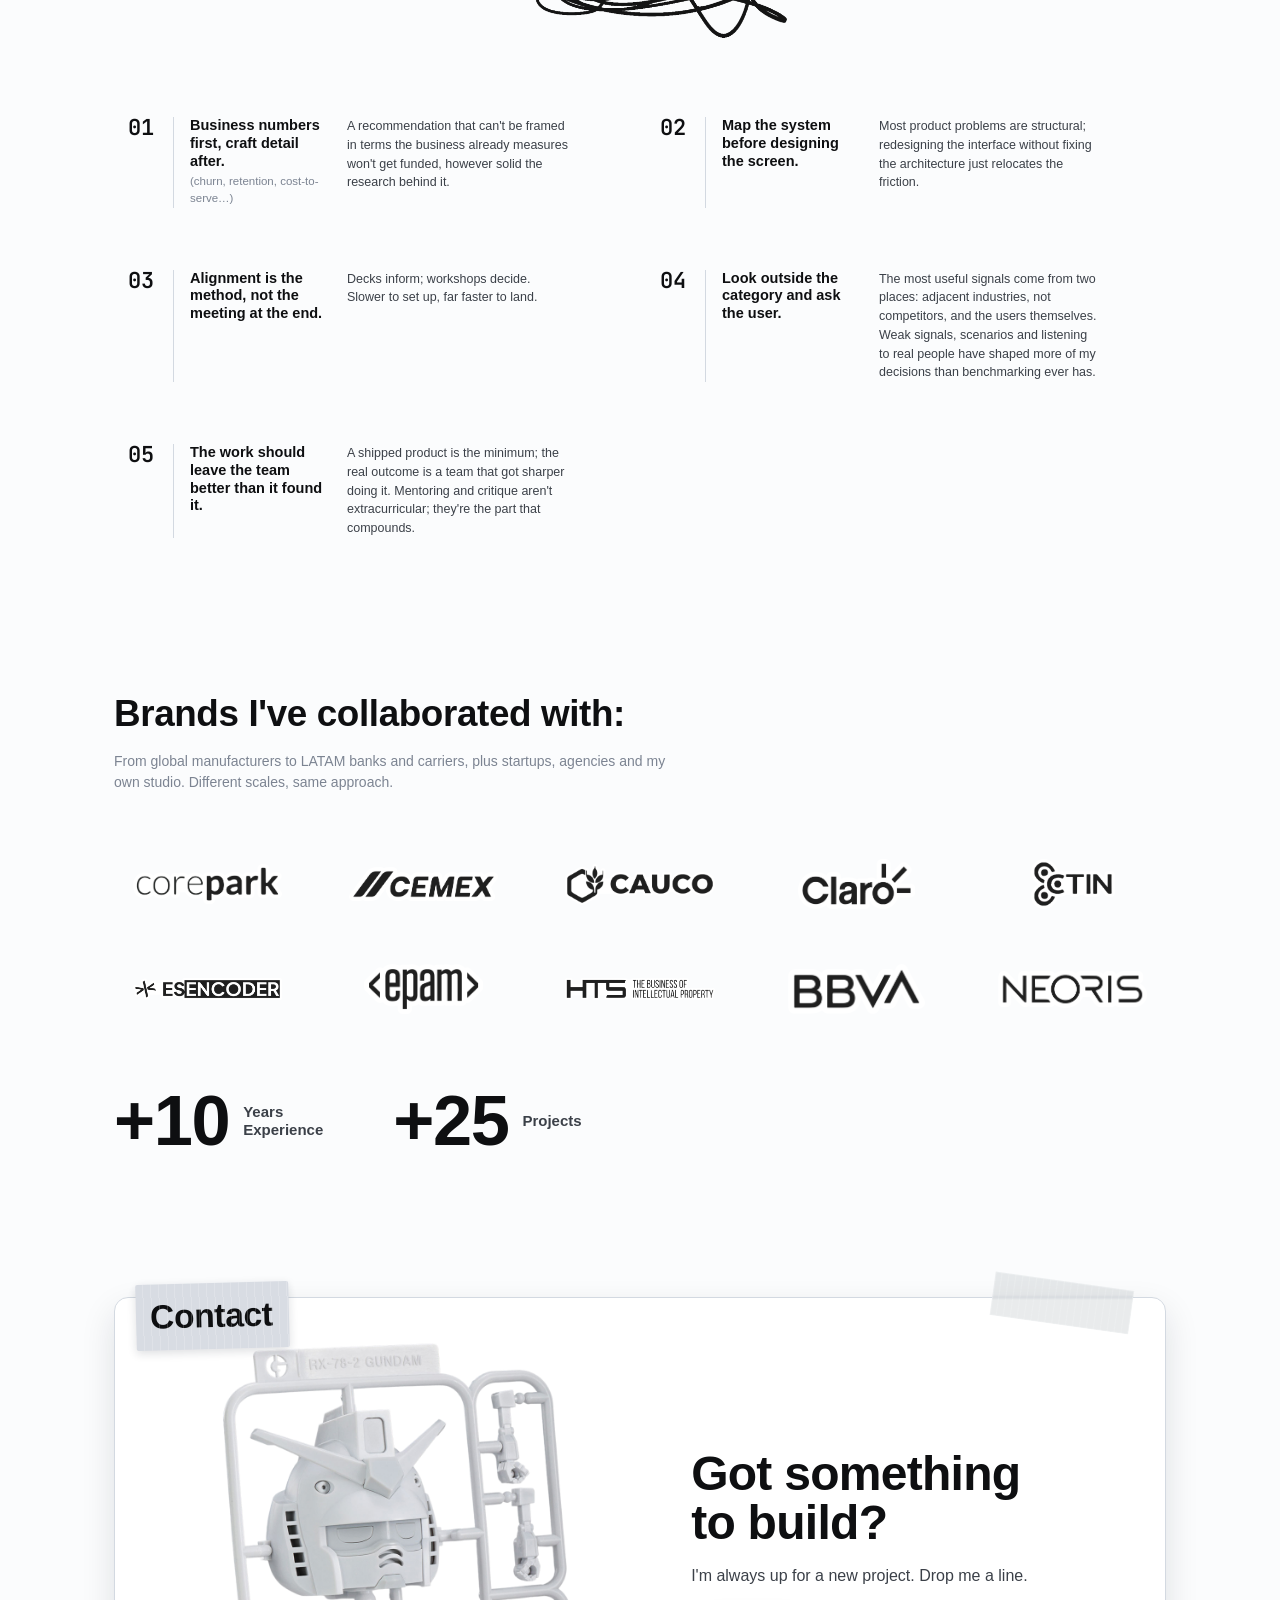
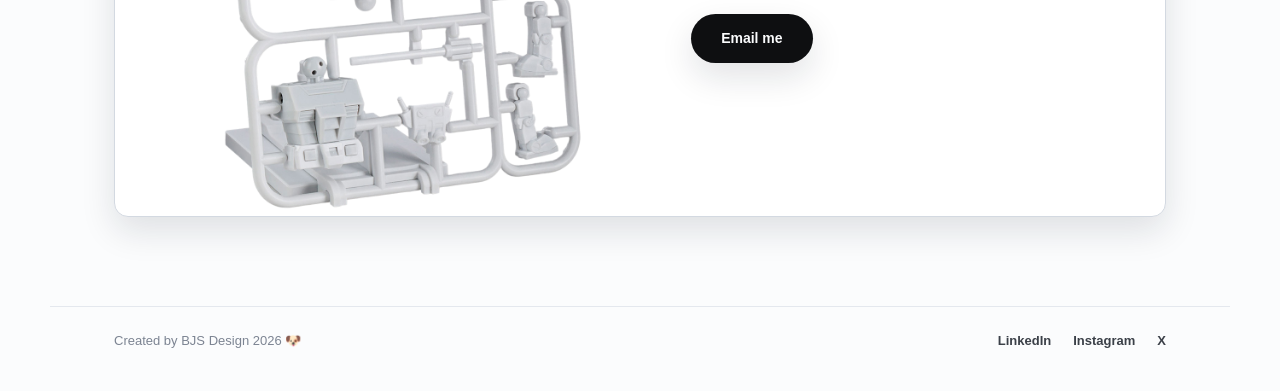
==== commit 661fddfb: "Restore PokéWall case study + load GA only on first interaction My previous commit (8f1b56c) was bui" ====
--- a/index.html
+++ b/index.html
@@ -209,7 +209,14 @@
         <img src="assets/images/proj-coop.webp" alt="Coop Project" width="1600" height="1046" loading="lazy" />
       </article>
 
-      <div class="cd-disc reveal" aria-hidden="true">
+      <article class="card card--pokewall card--link reveal" style="--rot:1.8deg;">
+        <a class="card__go" href="work-pokewall.html" aria-label="Open PokéWall case study"></a>
+        <span class="tape tape--tr"></span>
+        <span class="label label--pokewall" style="bottom:-10px; right:34px; transform:rotate(3deg);">PokéWall</span>
+        <img src="assets/images/proj-pokewall.webp" alt="PokéWall interface: configuration panel and a rainbow collage of Pokémon" width="1280" height="800" loading="lazy" />
+      </article>
+
+      <div class="cd-disc reveal" aria-hidden="true" style="grid-column:1 / -1;">
         <img src="assets/decor/cd-placeholder.png" alt="" loading="lazy" />
         <span class="cd-disc__sheen"></span>
         <span class="cd-disc__gloss"></span>
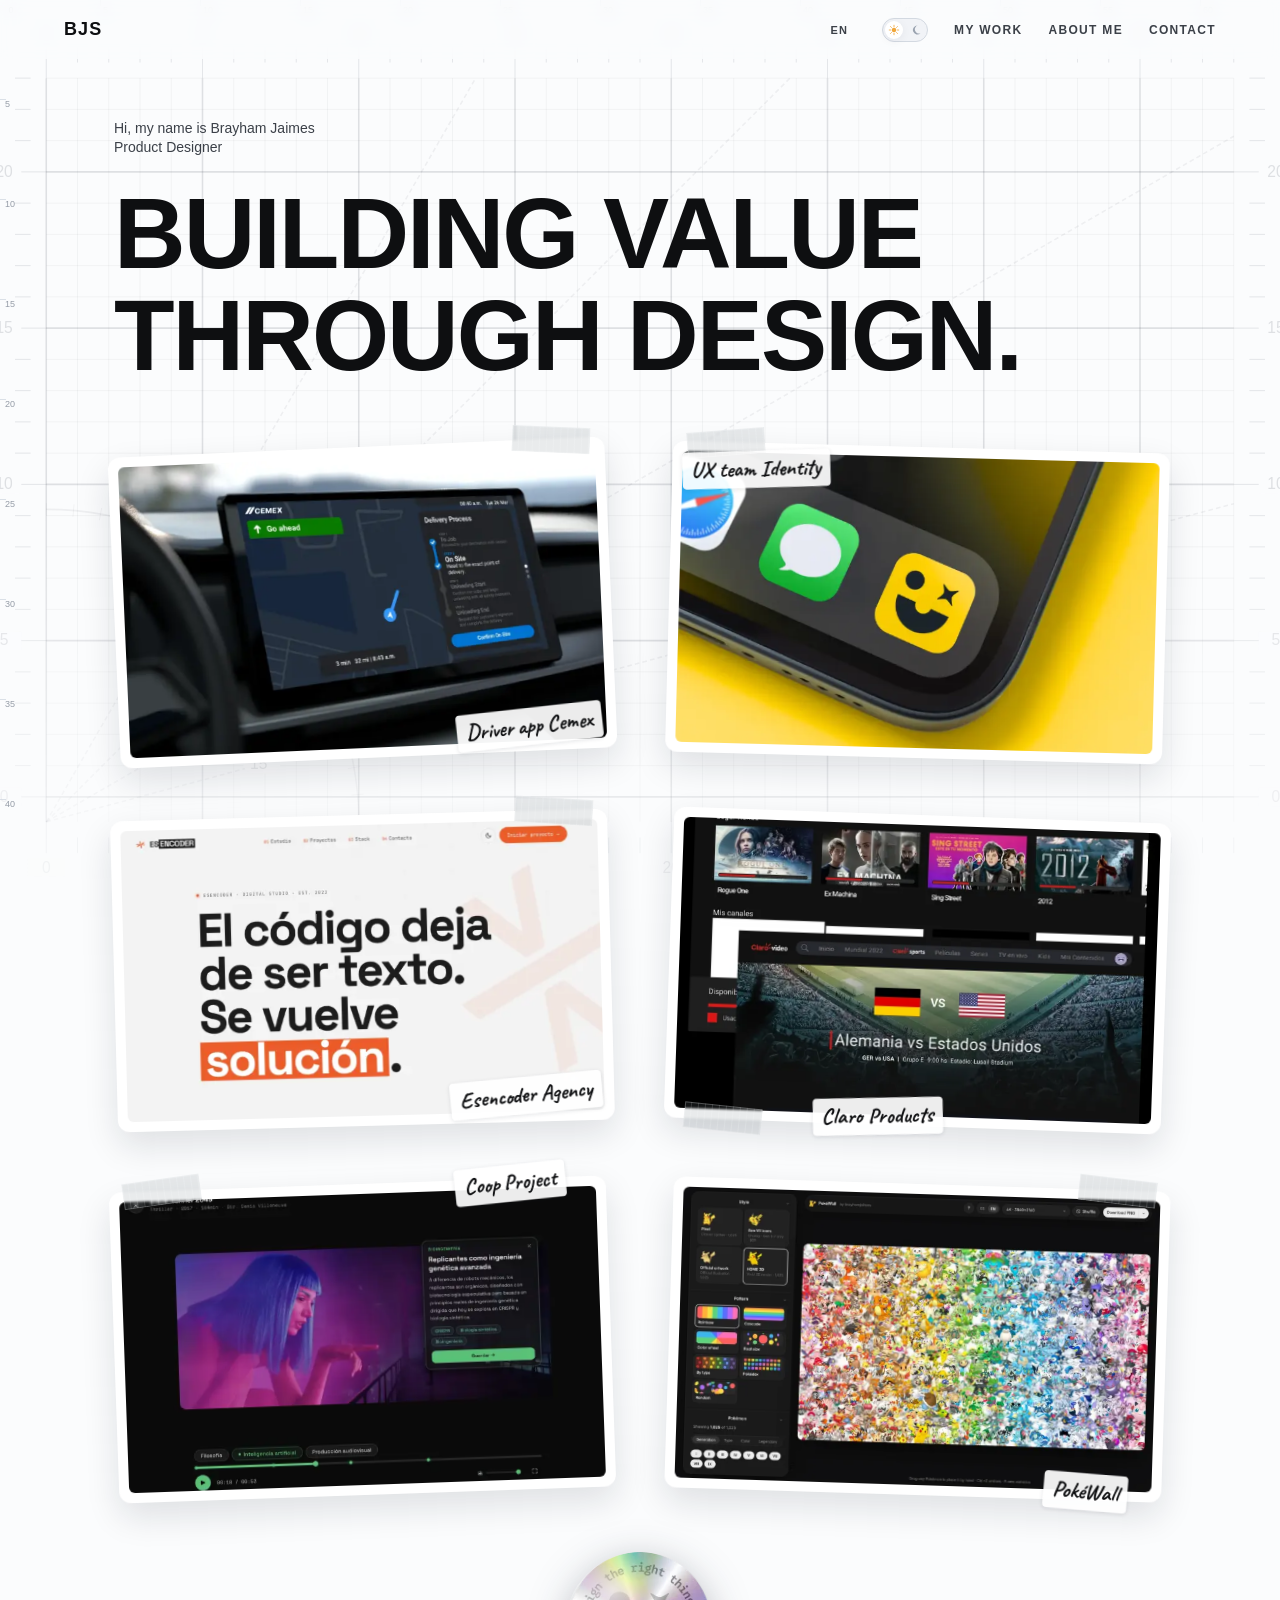
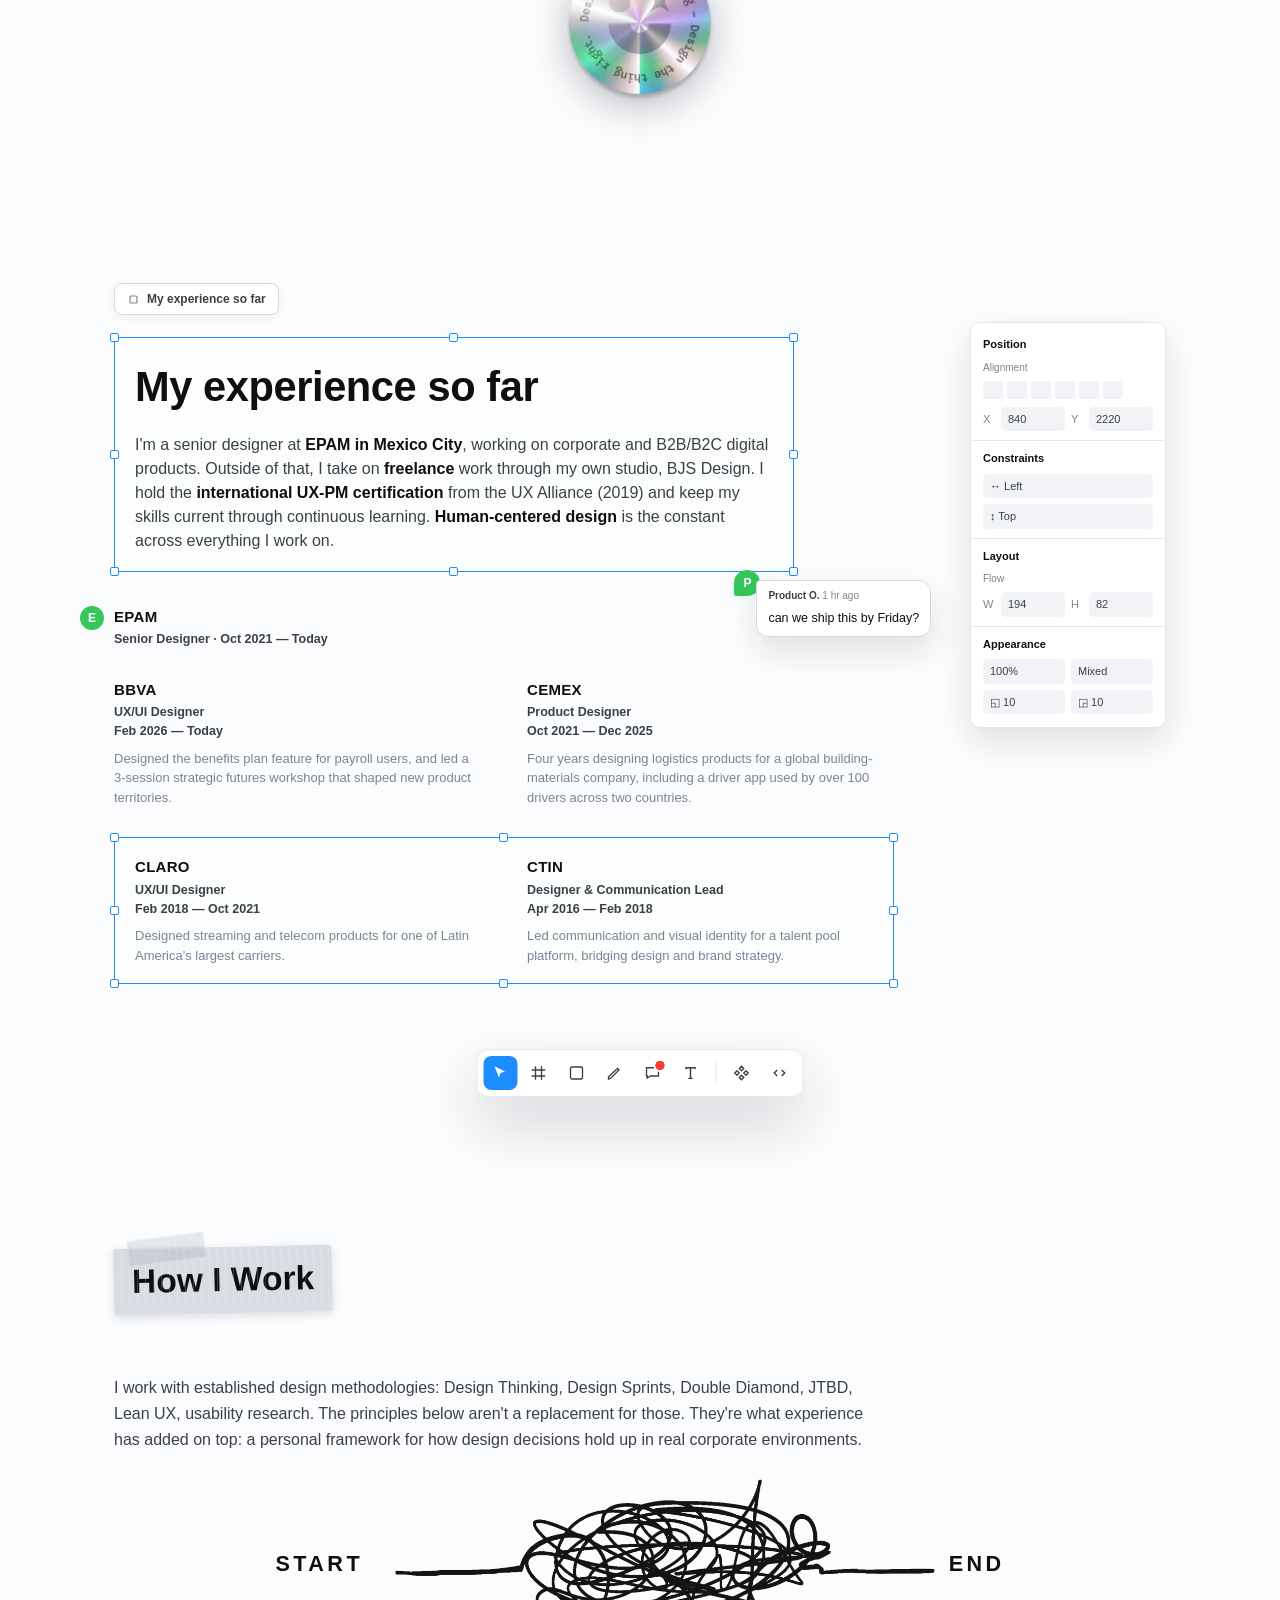
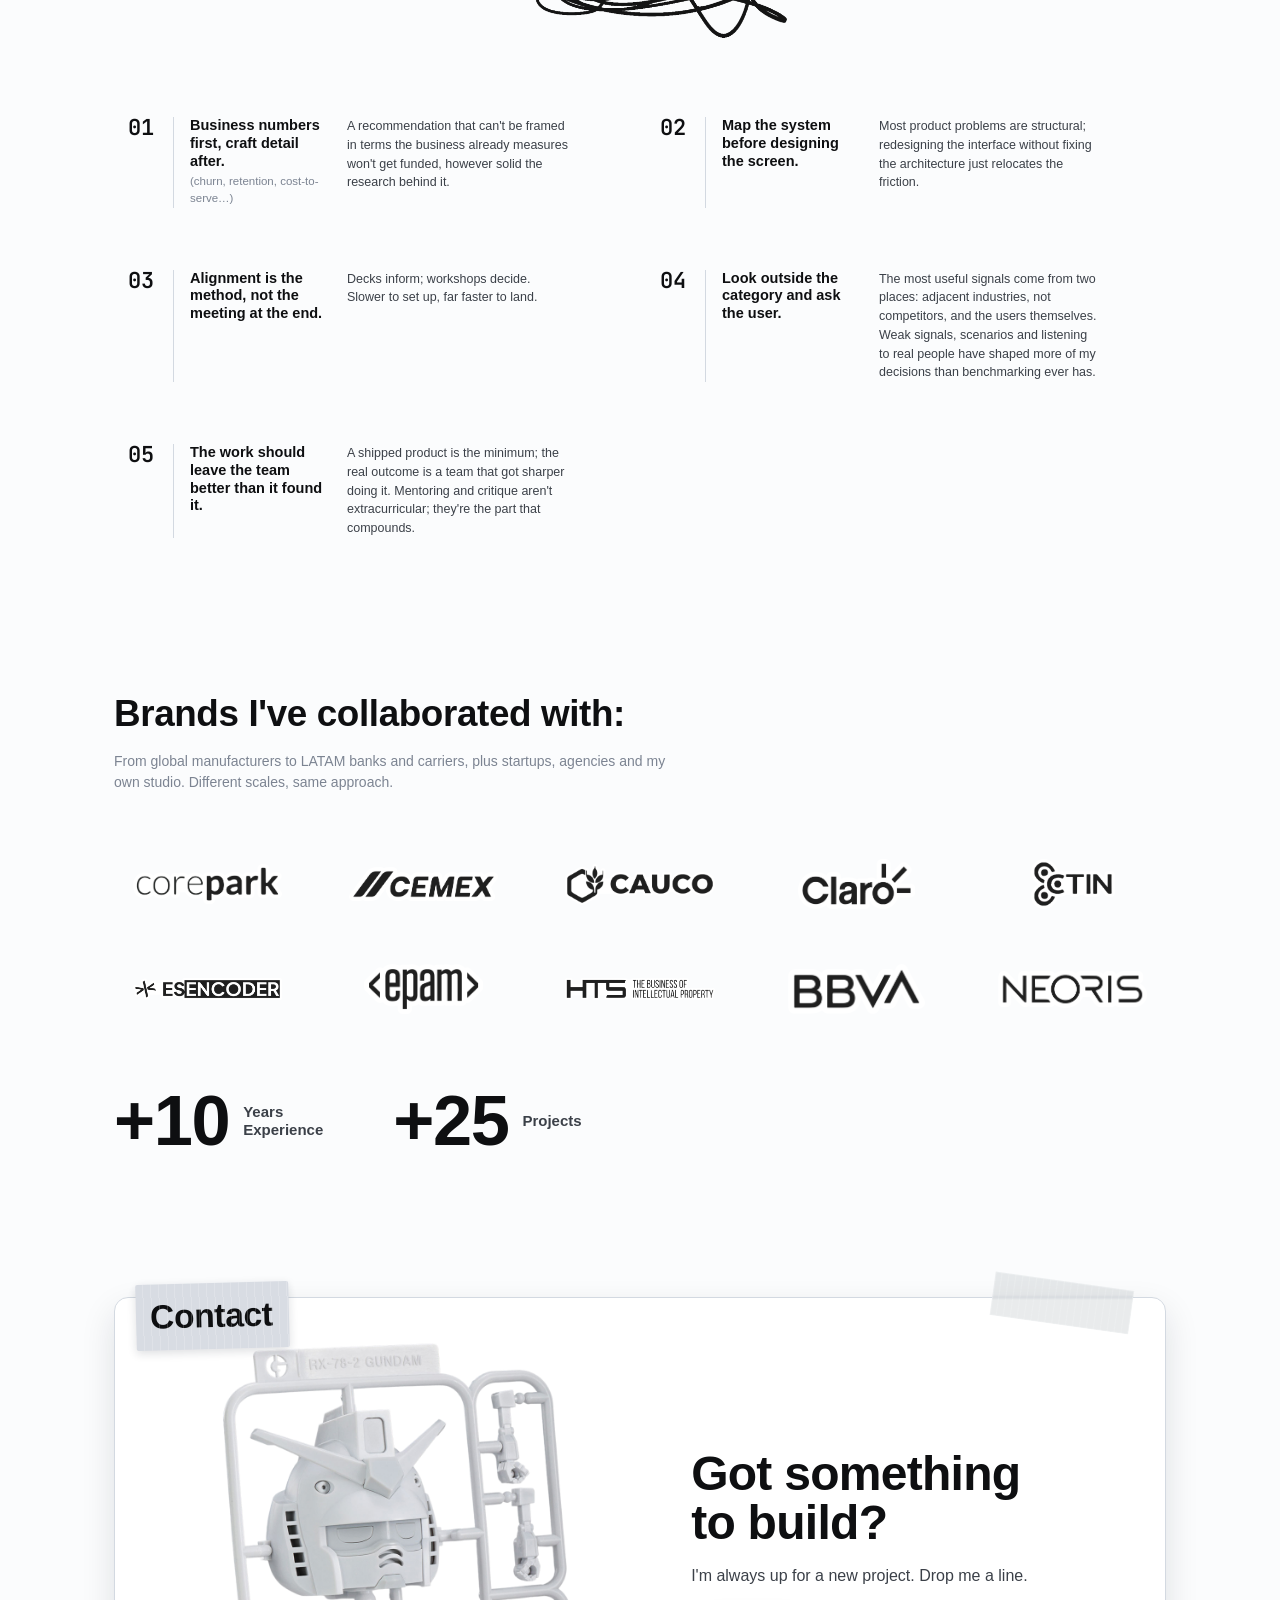
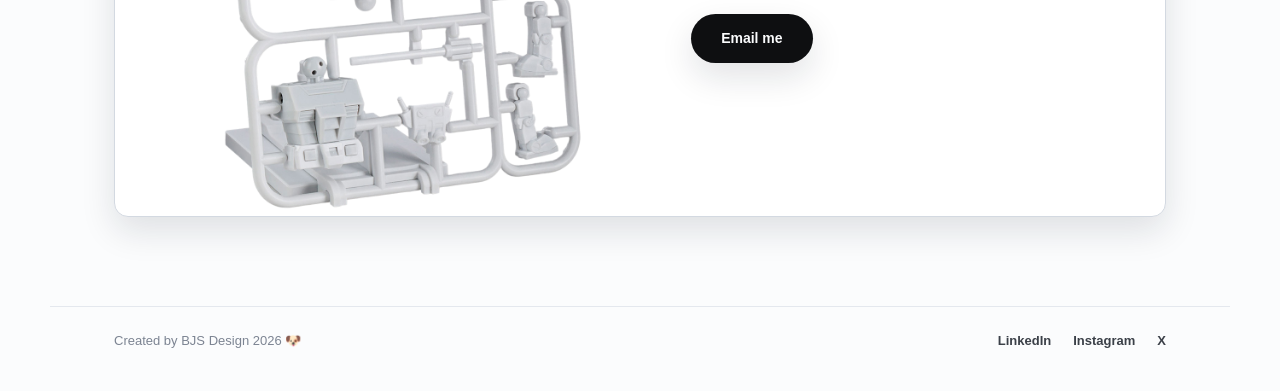
==== commit fd5c6cb9: "Perf: responsive collage images (srcset) + recompress - Add 760w mobile variants for all six collage" ====
--- a/index.html
+++ b/index.html
@@ -107,7 +107,7 @@
   <link rel="preconnect" href="https://fonts.gstatic.com" crossorigin />
   <link rel="stylesheet" href="https://fonts.googleapis.com/css2?family=Caveat:wght@500;600;700&family=JetBrains+Mono:wght@400;600&display=swap" media="print" onload="this.media='all'" />
   <noscript><link rel="stylesheet" href="https://fonts.googleapis.com/css2?family=Caveat:wght@500;600;700&family=JetBrains+Mono:wght@400;600&display=swap" /></noscript>
-  <link rel="preload" as="image" href="assets/images/proj-cemex-driver.webp" fetchpriority="high" />
+  <link rel="preload" as="image" href="assets/images/proj-cemex-driver.webp" imagesrcset="assets/images/proj-cemex-driver-sm.webp 760w, assets/images/proj-cemex-driver.webp 1280w" imagesizes="(max-width: 700px) 92vw, 48vw" fetchpriority="high" />
   <link rel="preconnect" href="https://api.fontshare.com" crossorigin />
   <link rel="stylesheet" href="https://api.fontshare.com/v2/css?f[]=satoshi@400,500,600,700,800,900&display=swap" media="print" onload="this.media='all'" />
   <noscript><link rel="stylesheet" href="https://api.fontshare.com/v2/css?f[]=satoshi@400,500,600,700,800,900&display=swap" /></noscript>
@@ -178,46 +178,46 @@
         <a class="card__go" href="work-cemex.html" aria-label="Open CEMEX Driver App case study"></a>
         <span class="tape tape--tr"></span>
         <span class="label label--cemex">Driver app Cemex</span>
-        <img src="assets/images/proj-cemex-driver.webp" alt="Driver app Cemex" width="1600" height="900" fetchpriority="high" decoding="async" />
+        <img src="assets/images/proj-cemex-driver.webp" srcset="assets/images/proj-cemex-driver-sm.webp 760w, assets/images/proj-cemex-driver.webp 1280w" sizes="(max-width: 700px) 92vw, 48vw" alt="Driver app Cemex" width="1600" height="900" fetchpriority="high" decoding="async" />
       </article>
 
       <article class="card card--identity card--link reveal" style="--rot:1.5deg;">
         <a class="card__go" href="work-ux-identity.html" aria-label="Open UX Team Identity case study"></a>
         <span class="tape tape--tl"></span>
         <span class="label label--identity">UX team Identity</span>
-        <img src="assets/images/proj-ux-identity.webp" alt="UX team Identity" width="1600" height="1067" loading="lazy" />
+        <img src="assets/images/proj-ux-identity.webp" srcset="assets/images/proj-ux-identity-sm.webp 760w, assets/images/proj-ux-identity.webp 1280w" sizes="(max-width: 700px) 92vw, 48vw" alt="UX team Identity" width="1600" height="1067" loading="lazy" />
       </article>
 
       <article class="card card--esencoder card--link reveal" style="--rot:-1.5deg;">
         <a class="card__go" href="work-esencoder.html" aria-label="Open Esencoder Agency case study"></a>
         <span class="tape tape--tr"></span>
         <span class="label label--esencoder">Esencoder Agency</span>
-        <img src="assets/images/proj-esencoder.webp" alt="Esencoder Agency" width="1600" height="899" loading="lazy" />
+        <img src="assets/images/proj-esencoder.webp" srcset="assets/images/proj-esencoder-sm.webp 760w, assets/images/proj-esencoder.webp 1280w" sizes="(max-width: 700px) 92vw, 48vw" alt="Esencoder Agency" width="1600" height="899" loading="lazy" />
       </article>
 
       <article class="card card--claro card--link reveal" style="--rot:2deg;">
         <a class="card__go" href="work-claro.html" aria-label="Open Claro Products case study"></a>
         <span class="tape tape--bl"></span>
         <span class="label label--claro">Claro Products</span>
-        <img src="assets/images/proj-claro.webp" alt="Claro Products" width="1040" height="900" loading="lazy" />
+        <img src="assets/images/proj-claro.webp" srcset="assets/images/proj-claro-sm.webp 760w, assets/images/proj-claro.webp 1040w" sizes="(max-width: 700px) 92vw, 48vw" alt="Claro Products" width="1040" height="900" loading="lazy" />
       </article>
 
       <article class="card card--coop card--link reveal" style="--rot:-2deg;">
         <a class="card__go" href="work-coop.html" aria-label="Open COOP case study"></a>
         <span class="tape tape--tl"></span>
         <span class="label label--coop">Coop Project</span>
-        <img src="assets/images/proj-coop.webp" alt="Coop Project" width="1600" height="1046" loading="lazy" />
+        <img src="assets/images/proj-coop.webp" srcset="assets/images/proj-coop-sm.webp 760w, assets/images/proj-coop.webp 1280w" sizes="(max-width: 700px) 92vw, 48vw" alt="Coop Project" width="1600" height="1046" loading="lazy" />
       </article>
 
       <article class="card card--pokewall card--link reveal" style="--rot:1.8deg;">
         <a class="card__go" href="work-pokewall.html" aria-label="Open PokéWall case study"></a>
         <span class="tape tape--tr"></span>
         <span class="label label--pokewall" style="bottom:-10px; right:34px; transform:rotate(3deg);">PokéWall</span>
-        <img src="assets/images/proj-pokewall.webp" alt="PokéWall interface: configuration panel and a rainbow collage of Pokémon" width="1280" height="800" loading="lazy" />
+        <img src="assets/images/proj-pokewall.webp" srcset="assets/images/proj-pokewall-sm.webp 760w, assets/images/proj-pokewall.webp 1280w" sizes="(max-width: 700px) 92vw, 48vw" alt="PokéWall interface: configuration panel and a rainbow collage of Pokémon" width="1280" height="800" loading="lazy" />
       </article>
 
       <div class="cd-disc reveal" aria-hidden="true" style="grid-column:1 / -1;">
-        <img src="assets/decor/cd-placeholder.png" alt="" loading="lazy" />
+        <img src="assets/decor/cd-placeholder.webp" alt="" loading="lazy" />
         <span class="cd-disc__sheen"></span>
         <span class="cd-disc__gloss"></span>
       </div>
